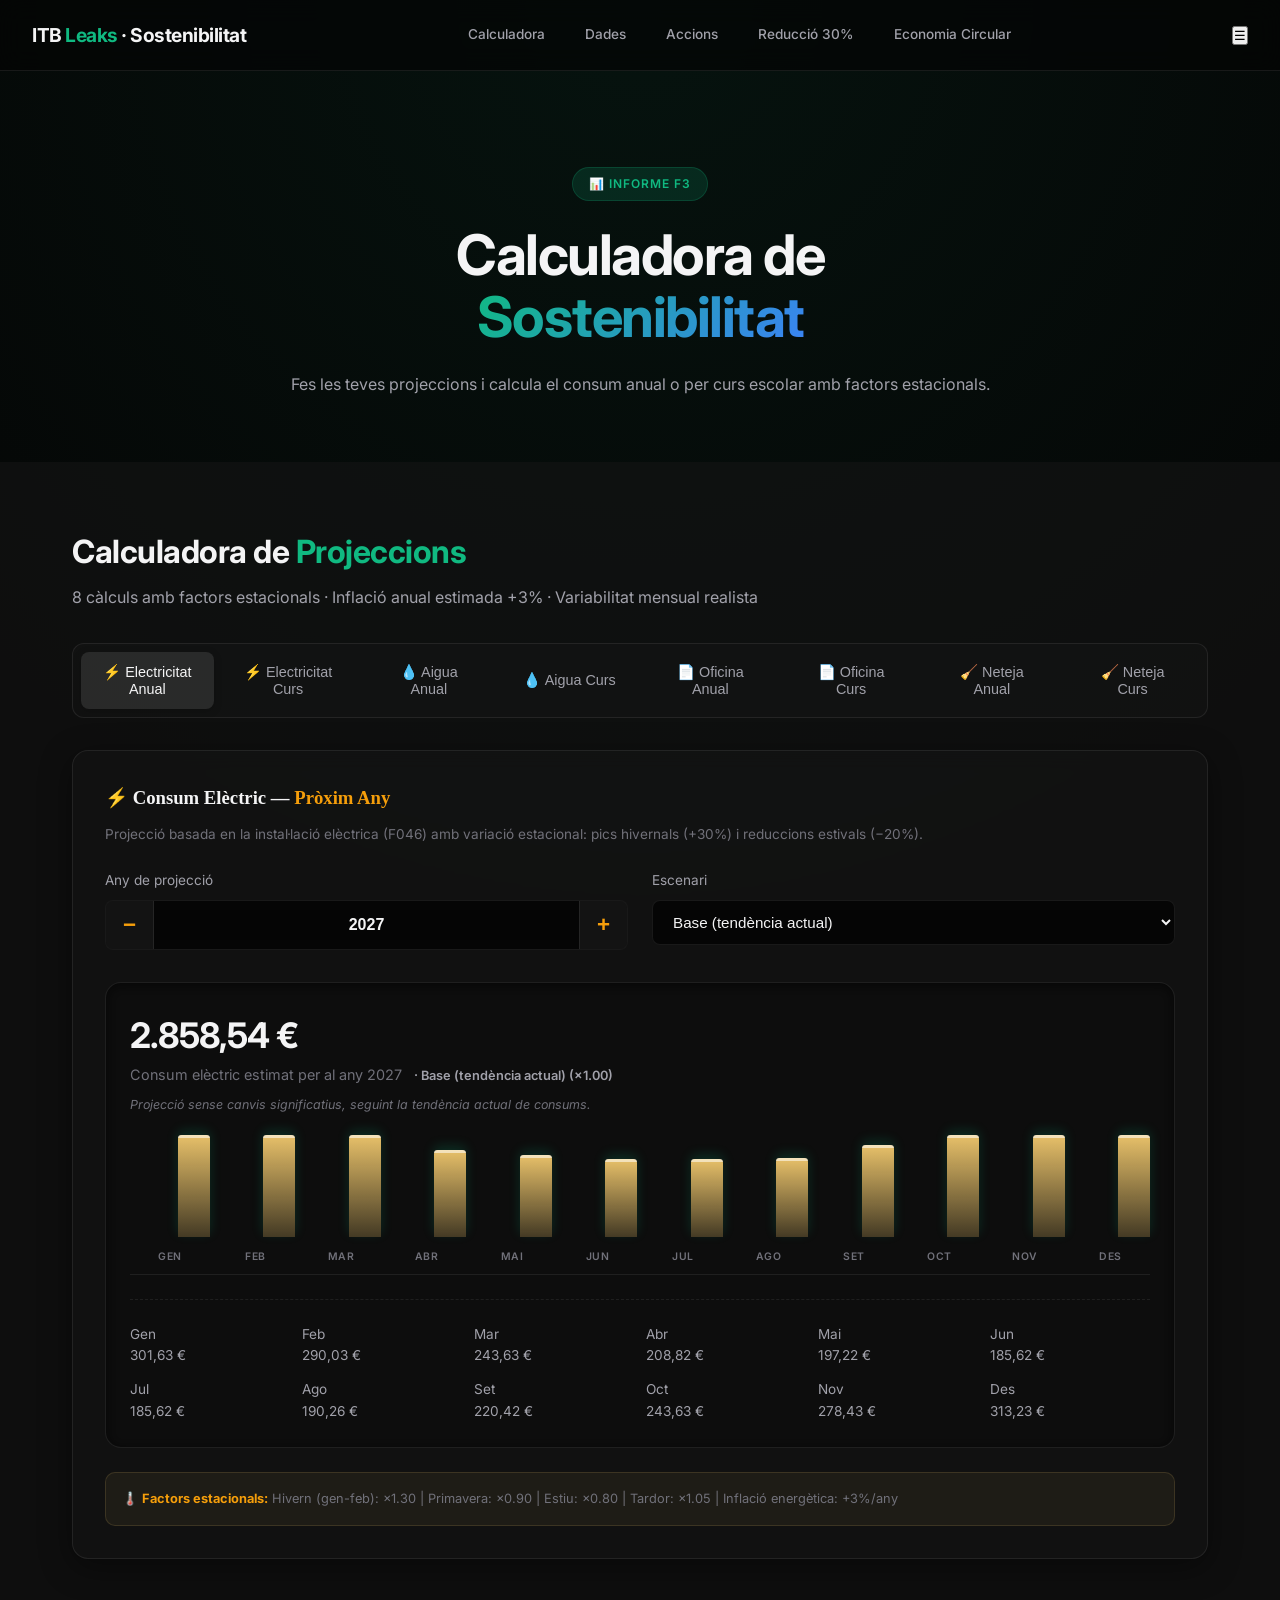
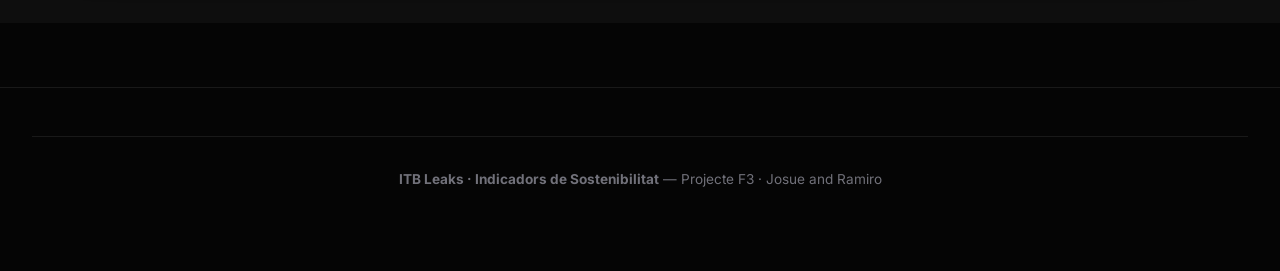
==== html/index.html @ a480ef3c "Ramiro - Cambio de fechas!" ====
<!DOCTYPE html>
<html lang="ca">
<head>
  <meta charset="UTF-8" />
  <meta name="viewport" content="width=device-width, initial-scale=1.0" />
  <title>Calculadora de Sostenibilitat — ITB Leaks</title>
  <meta name="description" content="Calculadora de projeccions d'indicadors de sostenibilitat per a ITB Leaks." />
  <link rel="stylesheet" href="../css/styles.css" />
</head>
<body>

<header>
  <div class="header-inner">
    <a href="index.html" class="logo">ITB <span>Leaks</span> · Sostenibilitat</a>
    <nav class="nav-links">
      <a href="index.html" class="active">Calculadora</a>
      <a href="dades.html">Dades</a>
      <a href="accions.html">Accions</a>
      <a href="reduccio.html">Reducció 30%</a>
      <a href="circular.html">Economia Circular</a>
    </nav>
    <button class="nav-mobile-btn">☰</button>
  </div>
</header>

<section id="inici" class="hero">
  <div class="hero-tag">📊 Informe F3</div>
  <h1>Calculadora de<br><em>Sostenibilitat</em></h1>
  <p>Fes les teves projeccions i calcula el consum anual o per curs escolar amb factors estacionals.</p>
</section>

<section id="calculadora" style="background:var(--c-surface);padding:4rem 2rem">
  <div class="container">
    <div class="fade-up">
      <div class="section-title">Calculadora de <span>Projeccions</span></div>
      <p class="section-sub">8 càlculs amb factors estacionals · Inflació anual estimada +3% · Variabilitat mensual realista</p>
    </div>

    <div class="calc-tabs fade-up">
      <button class="calc-tab active" data-panel="p-elec-annual">⚡ Electricitat Anual</button>
      <button class="calc-tab" data-panel="p-elec-course">⚡ Electricitat Curs</button>
      <button class="calc-tab" data-panel="p-water-annual">💧 Aigua Anual</button>
      <button class="calc-tab" data-panel="p-water-course">💧 Aigua Curs</button>
      <button class="calc-tab" data-panel="p-office-annual">📄 Oficina Anual</button>
      <button class="calc-tab" data-panel="p-office-course">📄 Oficina Curs</button>
      <button class="calc-tab" data-panel="p-clean-annual">🧹 Neteja Anual</button>
      <button class="calc-tab" data-panel="p-clean-course">🧹 Neteja Curs</button>
    </div>

    <!-- PANEL 1: Electricitat Anual -->
    <div id="p-elec-annual" class="calc-panel active fade-up">
      <div class="card">
        <h3 style="font-family:'Playfair Display',serif;color:var(--c-white);margin-bottom:0.75rem">
          ⚡ Consum Elèctric — <span style="color:var(--c-gold)">Pròxim Any</span>
        </h3>
        <p style="font-size:0.85rem;color:var(--c-muted);margin-bottom:1.5rem">
          Projecció basada en la instal·lació elèctrica (F046) amb variació estacional: pics hivernals (+30%) i reduccions estivals (−20%).
        </p>
        <div class="calc-form">
          <div class="form-group">
            <label>Any de projecció</label>
            <div class="year-stepper" id="stepper-inp-elec-annual-year">
                <button type="button" class="stepper-btn stepper-dec" data-target="inp-elec-annual-year">−</button>
                <input type="text" inputmode="numeric" id="inp-elec-annual-year" class="stepper-input" placeholder="2026" maxlength="4" />
                <button type="button" class="stepper-btn stepper-inc" data-target="inp-elec-annual-year">+</button>
              </div>
          </div>
          <div class="form-group">
            <label>Escenari</label>
            <select id="sel-elec-annual-scenario">
              <option value="base">Base (tendència actual)</option>
            </select>
          </div>
        </div>

        <div class="calc-result" id="res-elec-annual">
          <div class="result-main"></div>
          <div class="result-label"></div>
          <div class="monthly-chart bar-chart" style="margin-top:1.25rem"></div>
          <div class="result-breakdown"></div>
        </div>
        <div style="margin-top:1.5rem;padding:1rem;background:rgba(232,193,106,0.06);border-radius:10px;border:1px solid rgba(232,193,106,0.15)">
          <p style="font-size:0.8rem;color:var(--c-muted)">🌡️ <strong style="color:var(--c-gold)">Factors estacionals:</strong> Hivern (gen-feb): ×1.30 | Primavera: ×0.90 | Estiu: ×0.80 | Tardor: ×1.05 | Inflació energètica: +3%/any</p>
        </div>
      </div>
    </div>

    <!-- PANEL 2: Electricitat Curs -->
    <div id="p-elec-course" class="calc-panel fade-up">
      <div class="card">
        <h3 style="font-family:'Playfair Display',serif;color:var(--c-white);margin-bottom:0.75rem">
          ⚡ Consum Elèctric — <span style="color:var(--c-gold)">Per Curs Escolar</span>
        </h3>
        <p style="font-size:0.85rem;color:var(--c-muted);margin-bottom:1.5rem">
          Projecció del curs escolar (setembre–juny) amb factors estacionals adaptats al calendari lectiu.
        </p>
        <div class="calc-form">
          <div class="form-group">
            <label>Any d'inici del curs</label>
            <div class="year-stepper" id="stepper-inp-elec-course-year">
                <button type="button" class="stepper-btn stepper-dec" data-target="inp-elec-course-year">−</button>
                <input type="text" inputmode="numeric" id="inp-elec-course-year" class="stepper-input" placeholder="2026" maxlength="4" />
                <button type="button" class="stepper-btn stepper-inc" data-target="inp-elec-course-year">+</button>
              </div>
          </div>
          <div class="form-group">
            <label>Escenari</label>
            <select id="sel-elec-course-scenario">
              <option value="base">Base (tendència actual)</option>
            </select>
          </div>
        </div>

        <div class="calc-result" id="res-elec-course">
          <div class="result-main"></div>
          <div class="result-label"></div>
          <div class="monthly-chart bar-chart" style="margin-top:1.25rem"></div>
          <div class="result-breakdown"></div>
        </div>
        <div style="margin-top:1.5rem;padding:1rem;background:rgba(232,193,106,0.06);border-radius:10px;border:1px solid rgba(232,193,106,0.15)">
          <p style="font-size:0.8rem;color:var(--c-muted)">🌡️ <strong style="color:var(--c-gold)">Factors estacionals:</strong> Hivern (gen-feb): ×1.30 | Primavera: ×0.90 | Estiu: ×0.80 | Tardor: ×1.05 | Inflació energètica: +3%/any</p>
        </div>
      </div>
    </div>

    <!-- PANEL 3: Aigua Anual -->
    <div id="p-water-annual" class="calc-panel fade-up">
      <div class="card">
        <h3 style="font-family:'Playfair Display',serif;color:var(--c-white);margin-bottom:0.75rem">
          💧 Consum d'Aigua — <span style="color:var(--c-blue)">Pròxim Any</span>
        </h3>
        <p style="font-size:0.85rem;color:var(--c-muted);margin-bottom:1.5rem">
          Projecció del consum d'aigua amb pics estivals (+35%) per reg de jardí i menor consum hivernal.
        </p>
        <div class="calc-form">
          <div class="form-group">
            <label>Any de projecció</label>
            <div class="year-stepper" id="stepper-inp-water-annual-year">
                <button type="button" class="stepper-btn stepper-dec" data-target="inp-water-annual-year">−</button>
                <input type="text" inputmode="numeric" id="inp-water-annual-year" class="stepper-input" placeholder="2026" maxlength="4" />
                <button type="button" class="stepper-btn stepper-inc" data-target="inp-water-annual-year">+</button>
              </div>
          </div>
          <div class="form-group">
            <label>Escenari</label>
            <select id="sel-water-annual-scenario">
              <option value="base">Base (tendència actual)</option>
            </select>
          </div>
        </div>

        <div class="calc-result" id="res-water-annual">
          <div class="result-main"></div>
          <div class="result-label"></div>
          <div class="monthly-chart bar-chart" style="margin-top:1.25rem"></div>
          <div class="result-breakdown"></div>
        </div>
        <div style="margin-top:1.5rem;padding:1rem;background:rgba(92,168,232,0.06);border-radius:10px;border:1px solid rgba(92,168,232,0.15)">
          <p style="font-size:0.8rem;color:var(--c-muted)">💧 <strong style="color:var(--c-blue)">Factors estacionals:</strong> Hivern: ×0.72 | Primavera: ×0.90 | Estiu: ×1.35 | Tardor: ×0.90 | Increment anual: +3%/any</p>
        </div>
      </div>
    </div>

    <!-- PANEL 4: Aigua Curs -->
    <div id="p-water-course" class="calc-panel fade-up">
      <div class="card">
        <h3 style="font-family:'Playfair Display',serif;color:var(--c-white);margin-bottom:0.75rem">
          💧 Consum d'Aigua — <span style="color:var(--c-blue)">Per Curs Escolar</span>
        </h3>
        <p style="font-size:0.85rem;color:var(--c-muted);margin-bottom:1.5rem">
          Projecció del consum d'aigua durant el curs escolar (setembre–juny).
        </p>
        <div class="calc-form">
          <div class="form-group">
            <label>Any d'inici del curs</label>
            <div class="year-stepper" id="stepper-inp-water-course-year">
                <button type="button" class="stepper-btn stepper-dec" data-target="inp-water-course-year">−</button>
                <input type="text" inputmode="numeric" id="inp-water-course-year" class="stepper-input" placeholder="2026" maxlength="4" />
                <button type="button" class="stepper-btn stepper-inc" data-target="inp-water-course-year">+</button>
              </div>
          </div>
          <div class="form-group">
            <label>Escenari</label>
            <select id="sel-water-course-scenario">
              <option value="base">Base (tendència actual)</option>
            </select>
          </div>
        </div>

        <div class="calc-result" id="res-water-course">
          <div class="result-main"></div>
          <div class="result-label"></div>
          <div class="monthly-chart bar-chart" style="margin-top:1.25rem"></div>
          <div class="result-breakdown"></div>
        </div>
        <div style="margin-top:1.5rem;padding:1rem;background:rgba(92,168,232,0.06);border-radius:10px;border:1px solid rgba(92,168,232,0.15)">
          <p style="font-size:0.8rem;color:var(--c-muted)">💧 <strong style="color:var(--c-blue)">Factors estacionals:</strong> Hivern: ×0.72 | Primavera: ×0.90 | Estiu: ×1.35 | Tardor: ×0.90 | Increment anual: +3%/any</p>
        </div>
      </div>
    </div>

    <!-- PANEL 5: Oficina Anual -->
    <div id="p-office-annual" class="calc-panel fade-up">
      <div class="card">
        <h3 style="font-family:'Playfair Display',serif;color:var(--c-white);margin-bottom:0.75rem">
          📄 Consumibles d'Oficina — <span style="color:var(--c-green)">Pròxim Any</span>
        </h3>
        <p style="font-size:0.85rem;color:var(--c-muted);margin-bottom:1.5rem">
          Projecció del material d'oficina amb baixa estival (juliol-agost al 50%) i pics de tardor.
        </p>
        <div class="calc-form">
          <div class="form-group">
            <label>Any de projecció</label>
            <div class="year-stepper" id="stepper-inp-office-annual-year">
                <button type="button" class="stepper-btn stepper-dec" data-target="inp-office-annual-year">−</button>
                <input type="text" inputmode="numeric" id="inp-office-annual-year" class="stepper-input" placeholder="2026" maxlength="4" />
                <button type="button" class="stepper-btn stepper-inc" data-target="inp-office-annual-year">+</button>
              </div>
          </div>
          <div class="form-group">
            <label>Escenari</label>
            <select id="sel-office-annual-scenario">
              <option value="base">Base (tendència actual)</option>
            </select>
          </div>
        </div>

        <div class="calc-result" id="res-office-annual">
          <div class="result-main"></div>
          <div class="result-label"></div>
          <div class="monthly-chart bar-chart" style="margin-top:1.25rem"></div>
          <div class="result-breakdown"></div>
        </div>
        <div style="margin-top:1.5rem;padding:1rem;background:rgba(62,207,116,0.06);border-radius:10px;border:1px solid rgba(62,207,116,0.15)">
          <p style="font-size:0.8rem;color:var(--c-muted)">📄 <strong style="color:var(--c-green)">Factors estacionals:</strong> Hivern: ×1.10 | Primavera: ×1.00 | Estiu (jul-ago): ×0.50 | Tardor: ×1.15 | Increment anual: +3%/any</p>
        </div>
      </div>
    </div>

    <!-- PANEL 6: Oficina Curs -->
    <div id="p-office-course" class="calc-panel fade-up">
      <div class="card">
        <h3 style="font-family:'Playfair Display',serif;color:var(--c-white);margin-bottom:0.75rem">
          📄 Consumibles d'Oficina — <span style="color:var(--c-green)">Per Curs Escolar</span>
        </h3>
        <p style="font-size:0.85rem;color:var(--c-muted);margin-bottom:1.5rem">
          Projecció del material d'oficina durant el curs escolar (setembre–juny).
        </p>
        <div class="calc-form">
          <div class="form-group">
            <label>Any d'inici del curs</label>
            <div class="year-stepper" id="stepper-inp-office-course-year">
                <button type="button" class="stepper-btn stepper-dec" data-target="inp-office-course-year">−</button>
                <input type="text" inputmode="numeric" id="inp-office-course-year" class="stepper-input" placeholder="2026" maxlength="4" />
                <button type="button" class="stepper-btn stepper-inc" data-target="inp-office-course-year">+</button>
              </div>
          </div>
          <div class="form-group">
            <label>Escenari</label>
            <select id="sel-office-course-scenario">
              <option value="base">Base (tendència actual)</option>
            </select>
          </div>
        </div>

        <div class="calc-result" id="res-office-course">
          <div class="result-main"></div>
          <div class="result-label"></div>
          <div class="monthly-chart bar-chart" style="margin-top:1.25rem"></div>
          <div class="result-breakdown"></div>
        </div>
        <div style="margin-top:1.5rem;padding:1rem;background:rgba(62,207,116,0.06);border-radius:10px;border:1px solid rgba(62,207,116,0.15)">
          <p style="font-size:0.8rem;color:var(--c-muted)">📄 <strong style="color:var(--c-green)">Factors estacionals:</strong> Hivern: ×1.10 | Primavera: ×1.00 | Estiu (jul-ago): ×0.50 | Tardor: ×1.15 | Increment anual: +3%/any</p>
        </div>
      </div>
    </div>

    <!-- PANEL 7: Neteja Anual -->
    <div id="p-clean-annual" class="calc-panel fade-up">
      <div class="card">
        <h3 style="font-family:'Playfair Display',serif;color:var(--c-white);margin-bottom:0.75rem">
          🧹 Productes de Neteja — <span style="color:var(--c-green)">Pròxim Any</span>
        </h3>
        <p style="font-size:0.85rem;color:var(--c-muted);margin-bottom:1.5rem">
          Projecció dels productes de neteja amb reducció estival (juliol-agost al 70%) i increment de tardor.
        </p>
        <div class="calc-form">
          <div class="form-group">
            <label>Any de projecció</label>
            <div class="year-stepper" id="stepper-inp-clean-annual-year">
                <button type="button" class="stepper-btn stepper-dec" data-target="inp-clean-annual-year">−</button>
                <input type="text" inputmode="numeric" id="inp-clean-annual-year" class="stepper-input" placeholder="2026" maxlength="4" />
                <button type="button" class="stepper-btn stepper-inc" data-target="inp-clean-annual-year">+</button>
              </div>
          </div>
          <div class="form-group">
            <label>Escenari</label>
            <select id="sel-clean-annual-scenario">
              <option value="base">Base (tendència actual)</option>
            </select>
          </div>
        </div>

        <div class="calc-result" id="res-clean-annual">
          <div class="result-main"></div>
          <div class="result-label"></div>
          <div class="monthly-chart bar-chart" style="margin-top:1.25rem"></div>
          <div class="result-breakdown"></div>
        </div>
        <div style="margin-top:1.5rem;padding:1rem;background:rgba(168,232,92,0.06);border-radius:10px;border:1px solid rgba(168,232,92,0.15)">
          <p style="font-size:0.8rem;color:var(--c-muted)">🧹 <strong style="color:#a8e85c">Factors estacionals:</strong> Hivern: ×1.05 | Primavera: ×1.00 | Estiu (jul-ago): ×0.70 | Tardor: ×1.10 | Increment anual: +3%/any</p>
        </div>
      </div>
    </div>

    <!-- PANEL 8: Neteja Curs -->
    <div id="p-clean-course" class="calc-panel fade-up">
      <div class="card">
        <h3 style="font-family:'Playfair Display',serif;color:var(--c-white);margin-bottom:0.75rem">
          🧹 Productes de Neteja — <span style="color:var(--c-green)">Per Curs Escolar</span>
        </h3>
        <p style="font-size:0.85rem;color:var(--c-muted);margin-bottom:1.5rem">
          Projecció dels productes de neteja durant el curs escolar (setembre–juny).
        </p>
        <div class="calc-form">
          <div class="form-group">
            <label>Any d'inici del curs</label>
            <div class="year-stepper" id="stepper-inp-clean-course-year">
                <button type="button" class="stepper-btn stepper-dec" data-target="inp-clean-course-year">−</button>
                <input type="text" inputmode="numeric" id="inp-clean-course-year" class="stepper-input" placeholder="2026" maxlength="4" />
                <button type="button" class="stepper-btn stepper-inc" data-target="inp-clean-course-year">+</button>
              </div>
          </div>
          <div class="form-group">
            <label>Escenari</label>
            <select id="sel-clean-course-scenario">
              <option value="base">Base (tendència actual)</option>
            </select>
          </div>
        </div>

        <div class="calc-result" id="res-clean-course">
          <div class="result-main"></div>
          <div class="result-label"></div>
          <div class="monthly-chart bar-chart" style="margin-top:1.25rem"></div>
          <div class="result-breakdown"></div>
        </div>
        <div style="margin-top:1.5rem;padding:1rem;background:rgba(168,232,92,0.06);border-radius:10px;border:1px solid rgba(168,232,92,0.15)">
          <p style="font-size:0.8rem;color:var(--c-muted)">🧹 <strong style="color:#a8e85c">Factors estacionals:</strong> Hivern: ×1.05 | Primavera: ×1.00 | Estiu (jul-ago): ×0.70 | Tardor: ×1.10 | Increment anual: +3%/any</p>
        </div>
      </div>
    </div>

  </div><!-- /container -->
</section>

<footer>
  <p style="text-align:center;padding:2rem;color:var(--c-muted);border-top:1px solid var(--c-border)">
    <strong>ITB Leaks · Indicadors de Sostenibilitat</strong> — Projecte F3 · Josue and Ramiro
  </p>
</footer>

<script src="../js/app.js"></script>
</body>
</html>
---- css/styles.css ----
/* ============================================================
   ITB LEAKS — INDICADORS DE SOSTENIBILITAT
   Aesthetic: Modern Tech Dashboard (Dark Mode, Glassmorphism)
   Font: Inter (o DM Sans) per a un look més net
   ============================================================ */

@import url('https://fonts.googleapis.com/css2?family=Inter:wght@300;400;500;600;700&display=swap');

:root {
  --c-bg:        #050505;
  --c-surface:   rgba(20, 20, 20, 0.6);
  --c-surface2:  rgba(35, 35, 35, 0.8);
  --c-border:    rgba(255, 255, 255, 0.08);
  --c-green:     #10b981;
  --c-green-dim: rgba(16, 185, 129, 0.15);
  --c-gold:      #f59e0b;
  --c-blue:      #3b82f6;
  --c-red:       #ef4444;
  --c-text:      #a1a1aa;
  --c-muted:     #71717a;
  --c-white:     #f4f4f5;
  --radius:      16px;
  --radius-lg:   24px;
  --shadow:      0 8px 32px rgba(0, 0, 0, 0.4);
  --glow:        0 0 20px rgba(16, 185, 129, 0.15);
  --transition:  0.3s cubic-bezier(0.4, 0, 0.2, 1);
}

*, *::before, *::after { box-sizing: border-box; margin: 0; padding: 0; }
html { scroll-behavior: smooth; }

body {
  font-family: 'Inter', sans-serif;
  background-color: var(--c-bg);
  color: var(--c-text);
  min-height: 100vh;
  overflow-x: hidden;
  line-height: 1.6;
  background-image: radial-gradient(circle at 50% 0%, rgba(16, 185, 129, 0.08) 0%, transparent 50%);
  background-repeat: no-repeat;
}

/* ============================================================
   HEADER & NAV
============================================================ */
header {
  position: sticky;
  top: 0;
  z-index: 100;
  background: rgba(5, 5, 5, 0.7);
  backdrop-filter: blur(12px);
  -webkit-backdrop-filter: blur(12px);
  border-bottom: 1px solid var(--c-border);
}

.header-inner {
  max-width: 1280px;
  margin: 0 auto;
  display: flex;
  align-items: center;
  justify-content: space-between;
  height: 70px;
  padding: 0 2rem;
}

.logo {
  font-weight: 700;
  font-size: 1.2rem;
  color: var(--c-white);
  text-decoration: none;
  letter-spacing: -0.5px;
}
.logo span { color: var(--c-green); }

nav.nav-links {
  display: flex;
  gap: 0.5rem;
}

nav a {
  color: var(--c-text);
  text-decoration: none;
  font-size: 0.85rem;
  font-weight: 500;
  padding: 0.5rem 1rem;
  border-radius: 8px;
  transition: var(--transition);
}

nav a:hover {
  background: var(--c-surface2);
  color: var(--c-white);
}

nav a.active {
  background: var(--c-green-dim);
  color: var(--c-green);
  border: 1px solid rgba(16, 185, 129, 0.3);
}

/* ============================================================
   HERO SECTION
============================================================ */
.hero {
  text-align: center;
  padding: 6rem 2rem 4rem;
  max-width: 800px;
  margin: 0 auto;
}

.hero-tag {
  display: inline-block;
  font-size: 0.75rem;
  font-weight: 600;
  text-transform: uppercase;
  letter-spacing: 1px;
  color: var(--c-green);
  background: var(--c-green-dim);
  padding: 0.4rem 1rem;
  border-radius: 50px;
  border: 1px solid rgba(16, 185, 129, 0.2);
  margin-bottom: 1.5rem;
}

.hero h1 {
  font-size: 3.5rem;
  font-weight: 700;
  color: var(--c-white);
  line-height: 1.1;
  letter-spacing: -1.5px;
  margin-bottom: 1.5rem;
}

.hero h1 em {
  font-style: normal;
  background: linear-gradient(135deg, var(--c-green), var(--c-blue));
  -webkit-background-clip: text;
  -webkit-text-fill-color: transparent;
}

/* ============================================================
   CARDS & CONTAINERS (Glassmorphism)
============================================================ */
.container {
  max-width: 1200px;
  margin: 0 auto;
  padding: 0 2rem;
}

.section-title {
  font-size: 2rem;
  font-weight: 700;
  color: var(--c-white);
  margin-bottom: 0.5rem;
  letter-spacing: -0.5px;
}

.section-title span { color: var(--c-green); }

.card, .kpi-card {
  background: var(--c-surface);
  border: 1px solid var(--c-border);
  border-radius: var(--radius);
  padding: 2rem;
  backdrop-filter: blur(10px);
  -webkit-backdrop-filter: blur(10px);
  box-shadow: var(--shadow);
  transition: var(--transition);
}

.card:hover, .kpi-card:hover {
  border-color: rgba(255, 255, 255, 0.15);
  transform: translateY(-2px);
}

/* ============================================================
   DASHBOARD / KPIs
============================================================ */
.dashboard-grid {
  display: grid;
  grid-template-columns: repeat(auto-fit, minmax(280px, 1fr));
  gap: 1.5rem;
  margin-top: 2rem;
}

.kpi-label {
  font-size: 0.85rem;
  color: var(--c-text);
  font-weight: 500;
  text-transform: uppercase;
  letter-spacing: 0.5px;
  margin-bottom: 0.5rem;
}

.kpi-value {
  font-size: 2.5rem;
  font-weight: 700;
  color: var(--c-white);
  letter-spacing: -1px;
  margin-bottom: 0.5rem;
}

.kpi-trend {
  display: inline-block;
  font-size: 0.8rem;
  font-weight: 500;
  padding: 0.2rem 0.6rem;
  border-radius: 4px;
  background: var(--c-surface2);
}

.trend-up   { color: var(--c-red);   background: rgba(239, 68, 68, 0.1); }
.trend-down { color: var(--c-green); background: var(--c-green-dim); }

/* ============================================================
   CALCULADORA TABS & FORMS
============================================================ */
.calc-tabs {
  display: flex;
  flex-wrap: wrap;
  gap: 0.5rem;
  margin: 2rem 0;
  background: var(--c-surface);
  padding: 0.5rem;
  border-radius: 12px;
  border: 1px solid var(--c-border);
}

.calc-tab {
  background: transparent;
  border: none;
  color: var(--c-text);
  padding: 0.75rem 1.25rem;
  border-radius: 8px;
  font-size: 0.9rem;
  font-weight: 500;
  cursor: pointer;
  transition: var(--transition);
  flex: 1;
  text-align: center;
}

.calc-tab:hover { color: var(--c-white); }

.calc-tab.active {
  background: rgba(255, 255, 255, 0.1);
  color: var(--c-white);
  box-shadow: 0 2px 8px rgba(0,0,0,0.2);
}

.calc-form {
  display: grid;
  grid-template-columns: 1fr 1fr;
  gap: 1.5rem;
  margin-bottom: 1.5rem;
}

.form-group label {
  display: block;
  font-size: 0.85rem;
  color: var(--c-text);
  margin-bottom: 0.5rem;
}

select,
input:not(.stepper-input) {
  width: 100%;
  background: var(--c-bg);
  border: 1px solid var(--c-border);
  color: var(--c-white);
  padding: 0.75rem 1rem;
  border-radius: 8px;
  font-size: 0.95rem;
  outline: none;
  transition: border 0.2s;
}

select:focus,
input:not(.stepper-input):focus {
  border-color: var(--c-green);
  box-shadow: 0 0 0 2px var(--c-green-dim);
}

.btn-calc {
  background: var(--c-white);
  color: var(--c-bg);
  border: none;
  padding: 0.8rem 1.5rem;
  border-radius: 8px;
  font-weight: 600;
  font-size: 0.95rem;
  cursor: pointer;
  transition: var(--transition);
  width: 100%;
}

.btn-calc:hover {
  background: var(--c-green);
  color: white;
  box-shadow: var(--glow);
}

/* ============================================================
   TABLAS
============================================================ */
table {
  width: 100%;
  border-collapse: collapse;
  margin-top: 1rem;
  font-size: 0.9rem;
}

th {
  text-align: left;
  padding: 1rem;
  color: var(--c-muted);
  border-bottom: 1px solid var(--c-border);
  font-weight: 500;
}

td {
  padding: 1rem;
  color: var(--c-white);
  border-bottom: 1px solid var(--c-border);
}

tr:hover td {
  background: rgba(255, 255, 255, 0.02);
}

/* ============================================================
   FOOTER
============================================================ */
footer {
  text-align: center;
  padding: 3rem 2rem;
  color: var(--c-muted);
  border-top: 1px solid var(--c-border);
  margin-top: 4rem;
  font-size: 0.85rem;
}

/* ============================================================
   PANELES DE LA CALCULADORA
============================================================ */
.calc-panel {
  display: none;
  animation: fadeIn 0.4s ease;
}

.calc-panel.active {
  display: block;
}

@keyframes fadeIn {
  from { opacity: 0; transform: translateY(10px); }
  to   { opacity: 1; transform: translateY(0); }
}

/* ============================================================
   RESULTADOS DE LA CALCULADORA
============================================================ */
.calc-result {
  margin-top: 2rem;
  padding: 1.5rem;
  background: rgba(0, 0, 0, 0.25);
  border-radius: var(--radius);
  border: 1px solid var(--c-border);
  box-shadow: inset 0 2px 10px rgba(0, 0, 0, 0.5);
  /* FIX: evita que el contenedor corte o desborde los hijos */
  overflow: visible;
}

.result-main {
  font-size: 2.2rem;
  font-weight: 700;
  color: var(--c-white);
  letter-spacing: -1px;
}

.result-label {
  font-size: 0.9rem;
  color: var(--c-muted);
  margin-bottom: 1rem;
}

.result-breakdown {
  margin-top: 1.5rem;
  padding-top: 1.5rem;
  border-top: 1px dashed var(--c-border);
  font-size: 0.85rem;
  color: var(--c-text);
  display: grid;
  grid-template-columns: repeat(auto-fit, minmax(150px, 1fr));
  gap: 0.75rem;
}

/* ============================================================
   GRÁFICO DE BARRAS — CORRECCIÓN PRINCIPAL
   ============================================================
   El bug visible en la captura (texto "style=background:#e8c16a>")
   indica que el JS inserta HTML con estilos inline pero algo los
   escapa. Las reglas de abajo fuerzan la estructura correcta para
   que las barras se vean independientemente de cómo se genere el HTML.
============================================================ */

/* Contenedor principal del gráfico */
.bar-chart,
.monthly-chart {
  display: flex;              /* fila horizontal */
  flex-direction: row;        /* explícito para no heredar column */
  align-items: flex-end;      /* barras crecen hacia arriba */
  justify-content: space-between;
  height: 140px;
  gap: 6px;
  margin-top: 2rem;
  padding-bottom: 0.5rem;
  border-bottom: 1px solid var(--c-border);
  width: 100%;
  overflow: visible;          /* que no corte barras altas */
  position: relative;
}

/* Cada columna (barra + etiqueta) */
.bar-col {
  flex: 1;
  display: flex;
  flex-direction: column;
  justify-content: flex-end;
  align-items: center;
  height: 100%;               /* ocupa todo el alto del contenedor */
  min-width: 0;               /* permite encoger en pantallas pequeñas */
}

/* La barra en sí */
.bar {
  width: 100%;
  max-width: 32px;
  min-height: 4px;            /* FIX: siempre visible aunque el valor sea 0 */
  /* FIX: si el JS pone el alto inline (height: Xpx), este background
     se ve. Si el JS usa background-color inline, este queda como fallback. */
  background: linear-gradient(180deg, var(--c-green) 0%, rgba(16, 185, 129, 0.25) 100%);
  border-radius: 4px 4px 0 0;
  transition: height 0.6s cubic-bezier(0.4, 0, 0.2, 1);
  box-shadow: 0 -4px 12px rgba(16, 185, 129, 0.2);
  position: relative;
  /* FIX: asegura que las barras no colapsen si height no está fijado */
  align-self: flex-end;
}

/* Brillo en la parte superior de cada barra */
.bar::after {
  content: '';
  position: absolute;
  top: 0;
  left: 0;
  right: 0;
  height: 3px;
  background: rgba(255, 255, 255, 0.55);
  border-radius: 4px 4px 0 0;
}

/* Etiqueta bajo cada barra (mes / categoría) */
.bar-lbl {
  font-size: 0.65rem;
  color: var(--c-muted);
  margin-top: 0.75rem;
  text-transform: uppercase;
  letter-spacing: 0.5px;
  font-weight: 600;
  white-space: nowrap;        /* evita saltos de línea en etiquetas cortas */
  text-align: center;
}

/* ============================================================
   GRID DE MESES (tabla de valores mensuales)
   FIX: estructura explícita para que no salga texto en bruto
============================================================ */
.monthly-grid {
  display: grid;
  grid-template-columns: repeat(3, 1fr);   /* 3 columnas: Gen/Feb/Mar ... */
  gap: 0.75rem 1.5rem;
  margin-top: 1.5rem;
  font-size: 0.875rem;
}

.monthly-grid-item {
  display: flex;
  flex-direction: column;
  gap: 0.15rem;
}

.monthly-grid-item .month-name {
  color: var(--c-muted);
  font-size: 0.75rem;
  font-weight: 500;
  text-transform: uppercase;
  letter-spacing: 0.4px;
}

.monthly-grid-item .month-value {
  color: var(--c-white);
  font-weight: 600;
}

/* ============================================================
   BADGES
============================================================ */
.badge {
  display: inline-block;
  padding: 0.25rem 0.6rem;
  border-radius: 50px;
  font-size: 0.75rem;
  font-weight: 600;
}

.badge-green {
  background: var(--c-green-dim);
  color: var(--c-green);
  border: 1px solid rgba(16, 185, 129, 0.3);
}

/* ============================================================
   RESPONSIVE
============================================================ */
@media (max-width: 768px) {
  .hero h1        { font-size: 2.5rem; }
  .calc-form      { grid-template-columns: 1fr; }
  .calc-tabs      { flex-direction: column; }
  .calc-tab       { width: 100%; }
  .monthly-grid   { grid-template-columns: repeat(2, 1fr); }

  nav.nav-links {
    display: none;
    flex-direction: column;
    position: absolute;
    top: 70px;
    left: 0;
    width: 100%;
    background: rgba(5, 5, 5, 0.95);
    backdrop-filter: blur(10px);
    border-bottom: 1px solid var(--c-border);
    padding: 1rem;
  }

  nav.nav-links.show { display: flex; }

  /* Barras un poco más anchas en móvil */
  .bar { max-width: 20px; }
  .bar-lbl { font-size: 0.6rem; letter-spacing: 0; }
}

/* ============================================================
   GRÁFICO DE CATEGORÍAS (BARRAS HORIZONTALES)
============================================================ */
.bar-row {
  display: flex;
  align-items: center;
  gap: 1rem;
  margin-bottom: 1rem;
}

.bar-row:last-child {
  margin-bottom: 0;
}

.bar-label {
  width: 150px;
  font-size: 0.85rem;
  font-weight: 500;
  color: var(--c-text);
  white-space: nowrap;
  overflow: hidden;
  text-overflow: ellipsis;
}

.bar-track {
  flex: 1;
  height: 12px;
  background: var(--c-surface2);
  border-radius: 6px;
  overflow: hidden;
  position: relative;
  box-shadow: inset 0 1px 3px rgba(0,0,0,0.3);
}

.bar-fill {
  height: 100%;
  background: linear-gradient(90deg, rgba(16, 185, 129, 0.4), var(--c-green));
  border-radius: 6px;
  transition: width 1s cubic-bezier(0.4, 0, 0.2, 1);
  box-shadow: 0 0 10px rgba(16, 185, 129, 0.2);
}

.bar-val {
  width: 90px;
  text-align: right;
  font-size: 0.85rem;
  font-weight: 600;
  color: var(--c-white);
}

@media (max-width: 768px) {
  .bar-label { width: 100px; }
  .bar-val { width: 75px; }
}

/* ============================================================
   ACCORDIONS (Accions / Full de Ruta)
============================================================ */
.accordion-list {
  display: flex;
  flex-direction: column;
  gap: 1rem;
  margin-top: 1.5rem;
}

.accordion-item {
  background: var(--c-surface);
  border: 1px solid var(--c-border);
  border-radius: var(--radius);
  overflow: hidden;
  transition: all 0.3s ease;
}

/* Efecto hover general */
.accordion-item:hover {
  background: var(--c-surface2);
  border-color: rgba(255, 255, 255, 0.15);
}

/* ESTADO ACTIVO (Abierto) */
.accordion-item.active {
  background: var(--c-surface2);
  border-color: var(--c-green-dim);
  /* Esta línea crea la barra verde en el borde izquierdo de la imagen */
  box-shadow: -4px 0 0 var(--c-green);
}

.accordion-header {
  display: flex;
  justify-content: space-between;
  align-items: center;
  padding: 1.25rem 1.5rem;
  cursor: pointer;
  user-select: none;
}

.accordion-title {
  font-weight: 600;
  color: var(--c-white);
  font-size: 1.1rem;
  display: flex;
  align-items: center;
  gap: 0.5rem;
}

/* Animación de la flecha */
.accordion-arrow {
  color: var(--c-muted);
  transition: transform 0.3s ease, color 0.3s ease;
  font-size: 0.85rem;
}

.accordion-item.active .accordion-arrow {
  transform: rotate(180deg); /* Gira la flecha hacia arriba */
  color: var(--c-green);
}

/* Cuerpo del acordeón (oculto por defecto) */
.accordion-body {
  max-height: 0;
  padding: 0 1.5rem;
  opacity: 0;
  overflow: hidden;
  color: var(--c-text);
  line-height: 1.6;
  /* Transición suave para simular que se despliega */
  transition: max-height 0.4s ease, padding 0.4s ease, opacity 0.4s ease;
}

/* Cuerpo del acordeón (estado abierto) */
.accordion-item.active .accordion-body {
  max-height: 300px; /* Un valor alto para que la transición de altura funcione */
  padding: 0 1.5rem 1.25rem 1.5rem;
  opacity: 1;
}
/* ---- YEAR STEPPER ---- */
.year-stepper {
  display: flex;
  align-items: stretch;
  width: 100%;
  border: 1px solid var(--c-border);
  border-radius: 8px;
  background: var(--c-bg);
  position: relative;
  z-index: 1;
  overflow: visible;
}

.stepper-btn {
  flex: 0 0 3rem;
  min-height: 3rem;
  background: rgba(255,255,255,0.06);
  border: none;
  color: var(--c-gold);
  font-size: 1.4rem;
  font-weight: 700;
  cursor: pointer;
  user-select: none;
  -webkit-tap-highlight-color: rgba(0,0,0,0);
  touch-action: manipulation;
  position: relative;
  z-index: 2;
  display: flex;
  align-items: center;
  justify-content: center;
  padding: 0;
  /* Ampliem l'àrea tàctil sense canviar la visual */
  -webkit-appearance: none;
  appearance: none;
}

.stepper-btn:first-child {
  border-radius: 7px 0 0 7px;
  border-right: 1px solid var(--c-border);
}

.stepper-btn:last-child {
  border-radius: 0 7px 7px 0;
  border-left: 1px solid var(--c-border);
}

.stepper-btn:active {
  background: rgba(232,193,106,0.2);
}

@media (hover: hover) {
  .stepper-btn:hover {
    background: rgba(232,193,106,0.12);
  }
}

.stepper-input {
  flex: 1;
  text-align: center;
  background: transparent;
  border: none;
  color: var(--c-white);
  font-size: 1rem;
  font-weight: 600;
  padding: 0.65rem 0.25rem;
  outline: none;
  min-width: 0;
  width: 100%;
  -webkit-appearance: none;
  appearance: none;
  /* Evita que el reset global sobreescrigui */
  box-shadow: none !important;
  border-radius: 0 !important;
}

.stepper-input::placeholder {
  color: var(--c-muted);
  font-weight: 400;
}

.stepper-input:focus {
  background: rgba(255,255,255,0.03);
  box-shadow: none !important;
  border-color: transparent !important;
}
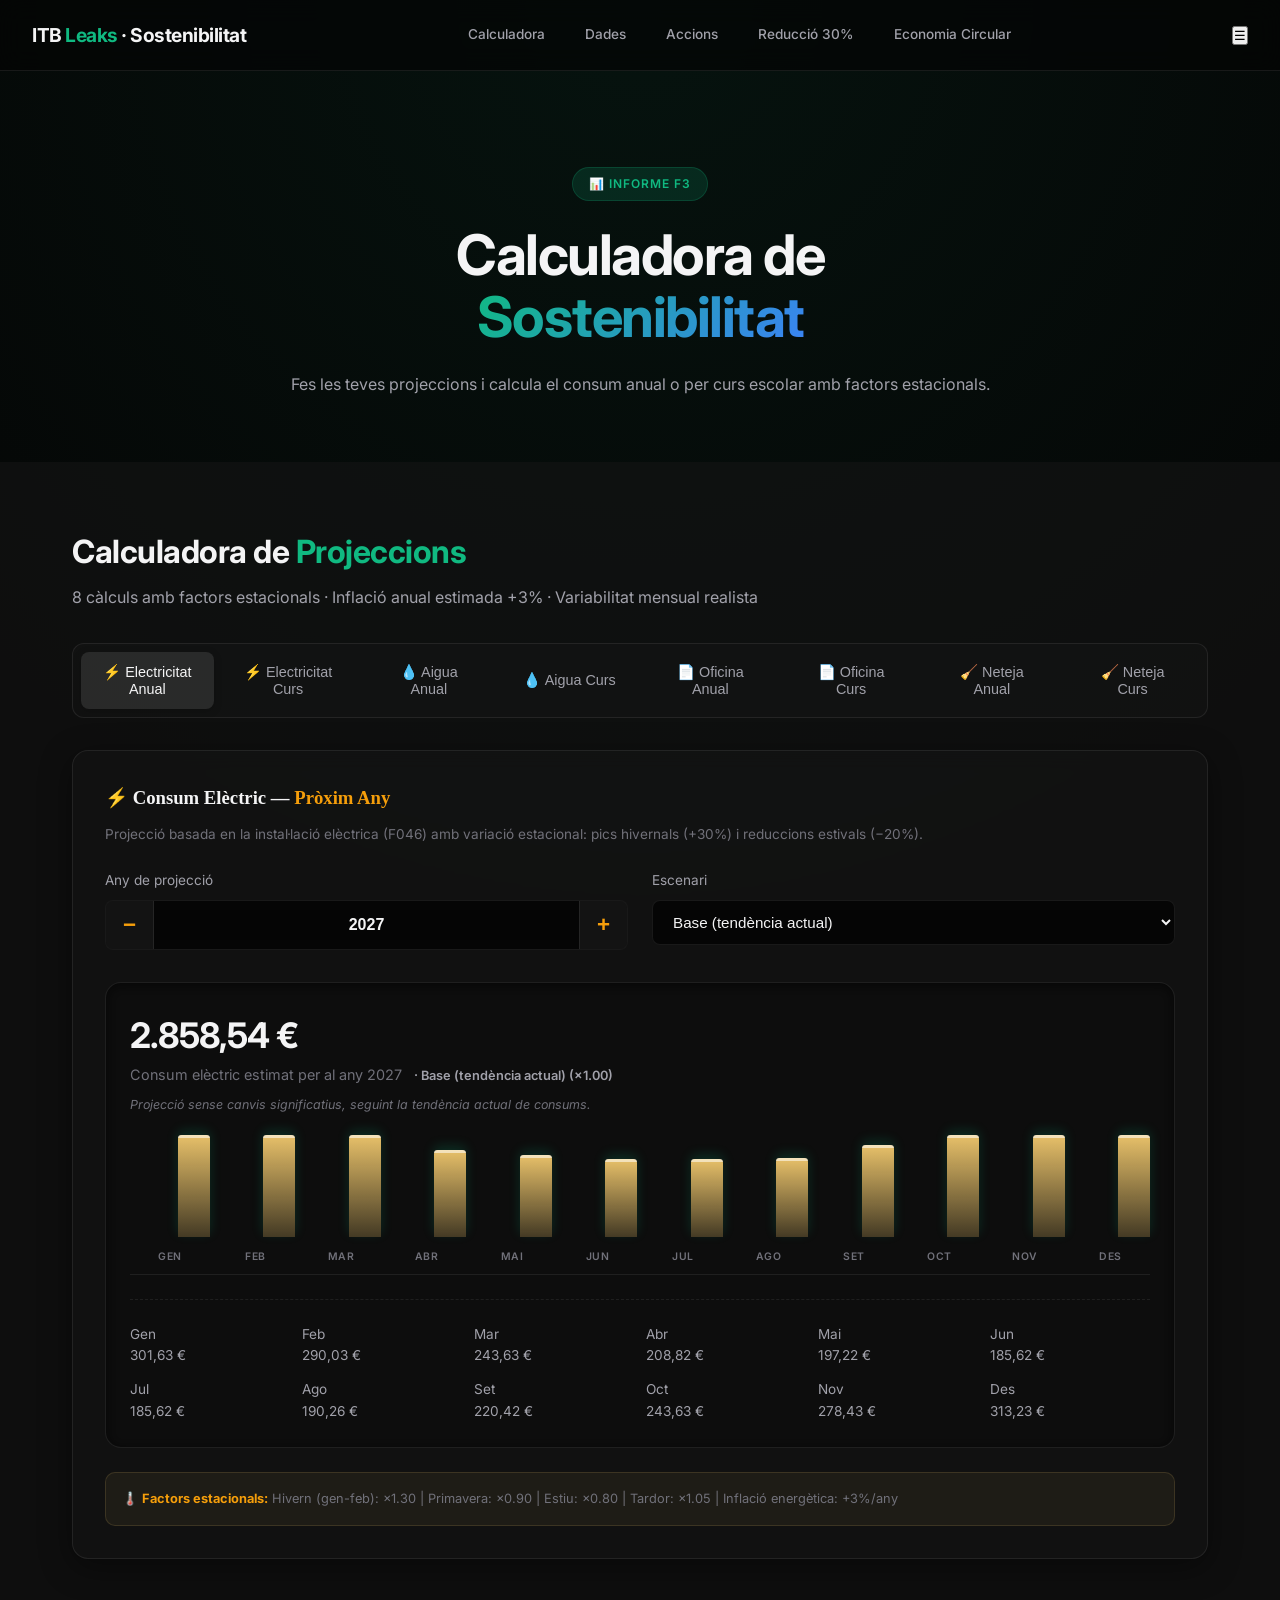
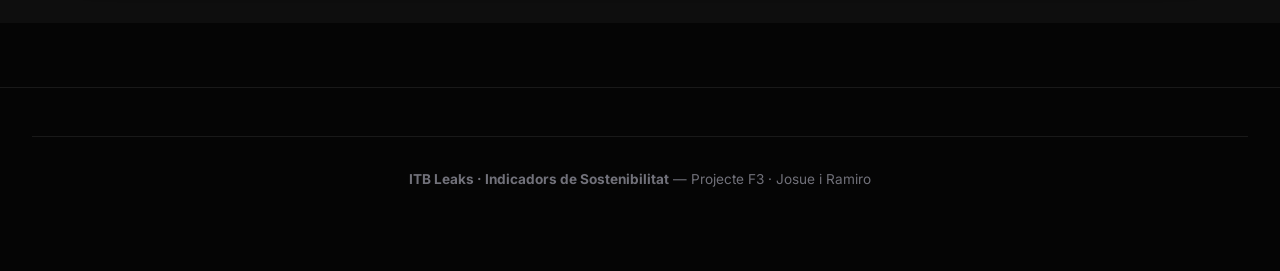
==== commit 198ce99c: "Ramiro - Cambio fecha" ====
--- a/html/index.html
+++ b/html/index.html
@@ -356,7 +356,7 @@
 
 <footer>
   <p style="text-align:center;padding:2rem;color:var(--c-muted);border-top:1px solid var(--c-border)">
-    <strong>ITB Leaks · Indicadors de Sostenibilitat</strong> — Projecte F3 · Josue and Ramiro
+    <strong>ITB Leaks · Indicadors de Sostenibilitat</strong> — Projecte F3 · Josue i Ramiro
   </p>
 </footer>
 
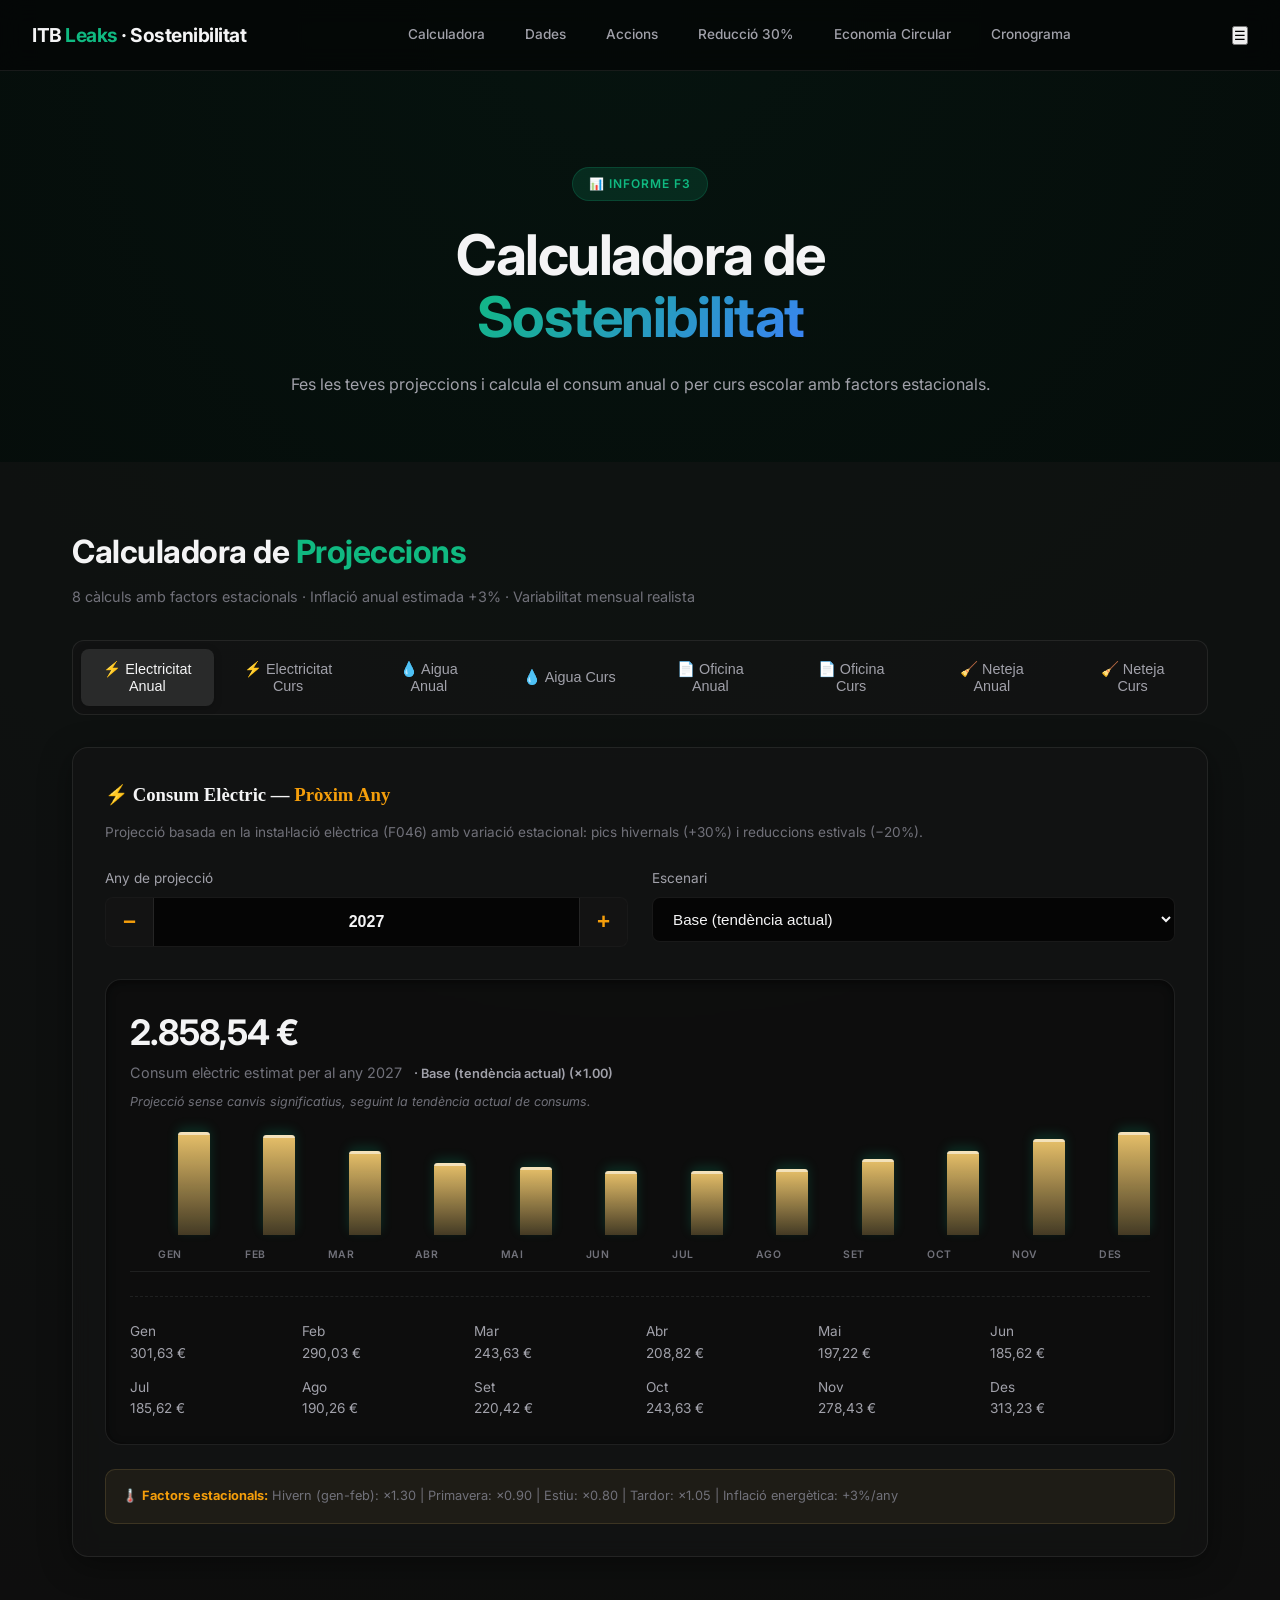
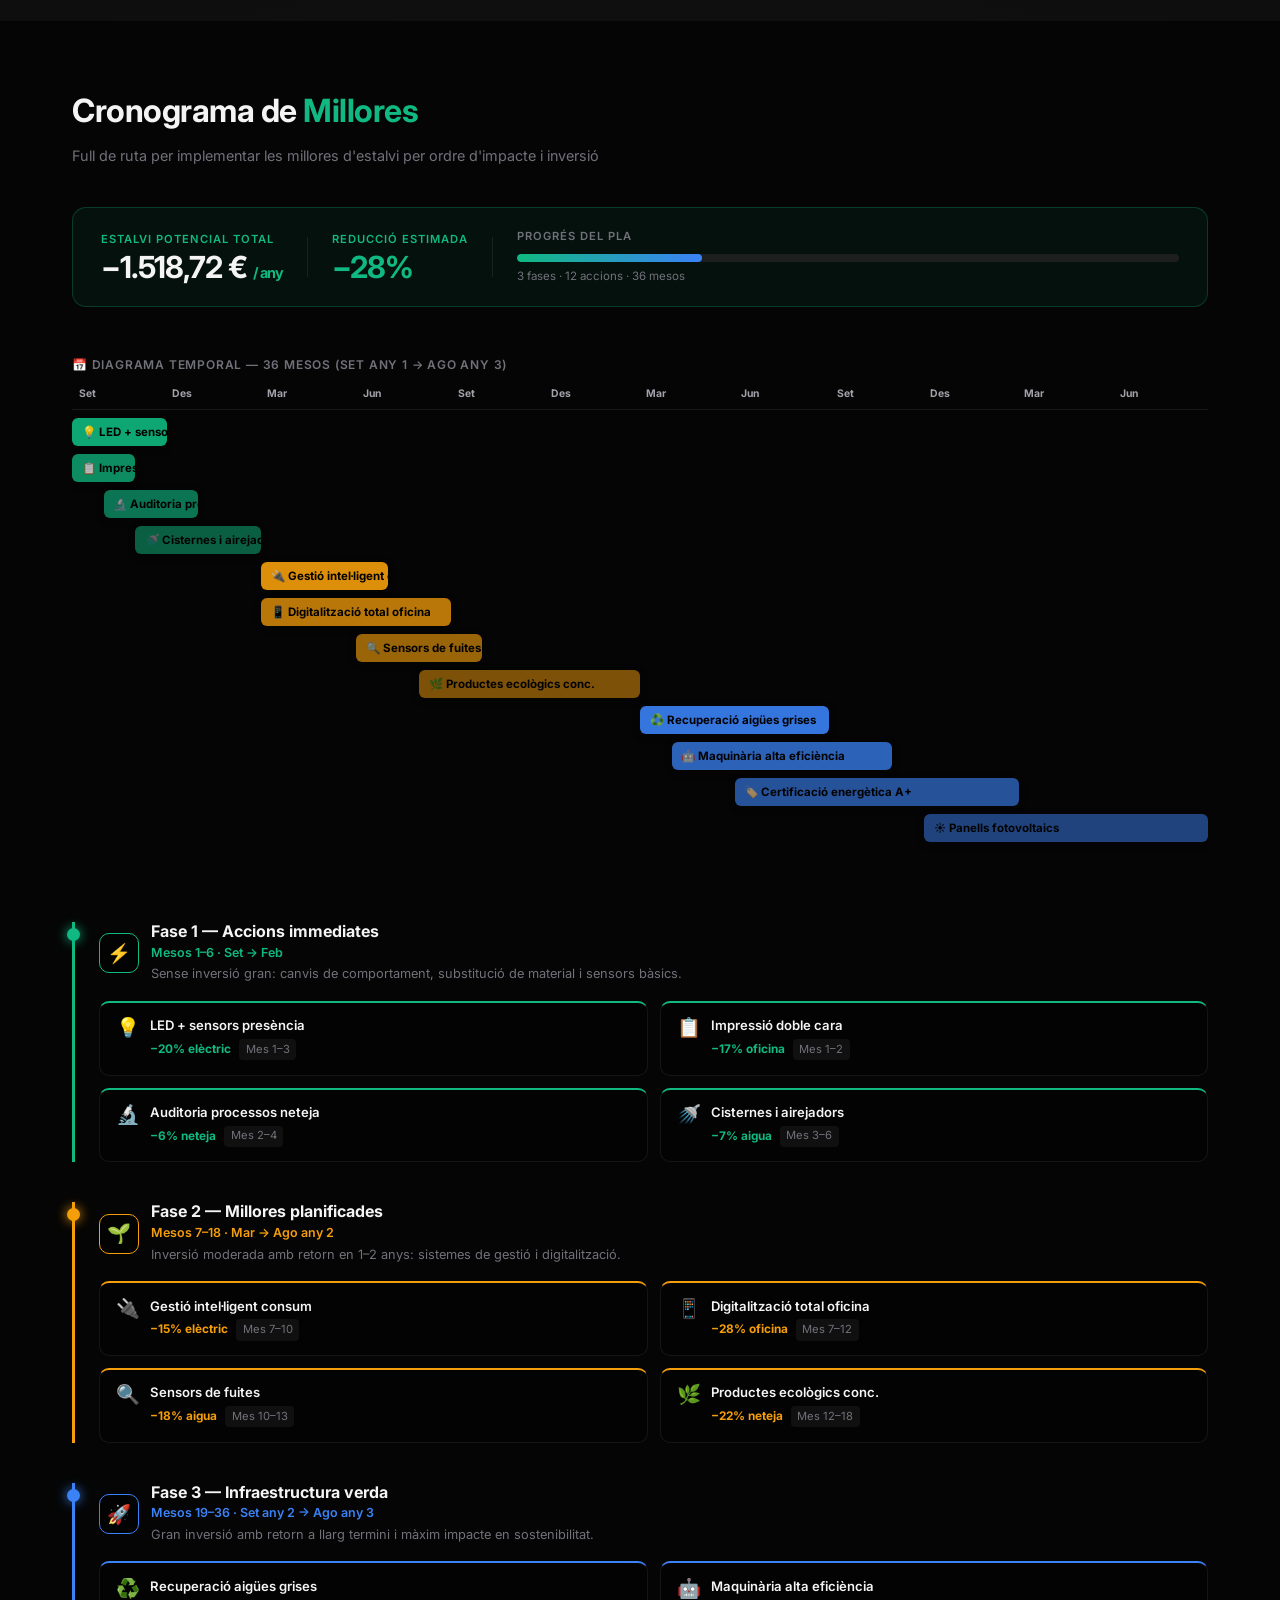
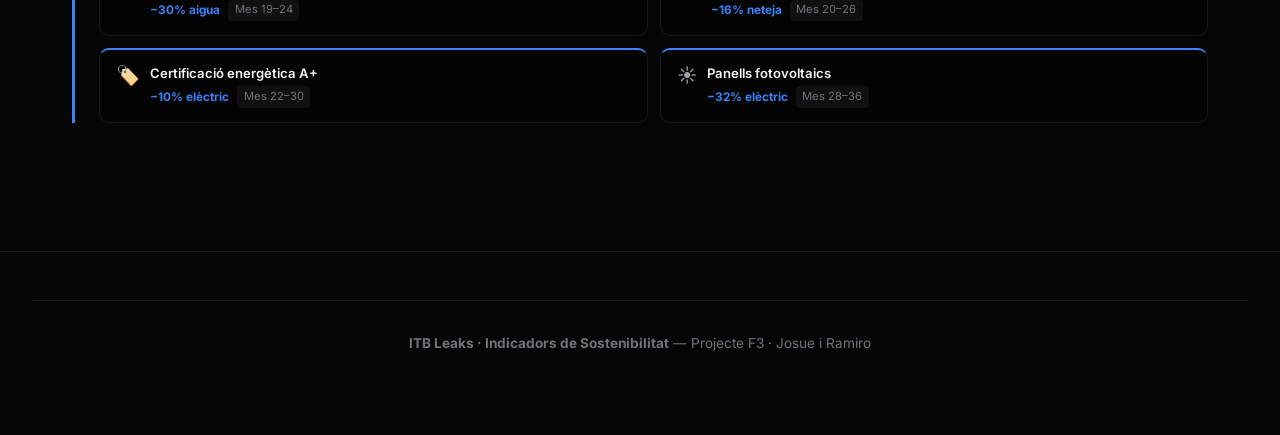
==== commit 1db8442a: "Cronograma V1" ====
--- a/html/index.html
+++ b/html/index.html
@@ -18,6 +18,7 @@
       <a href="accions.html">Accions</a>
       <a href="reduccio.html">Reducció 30%</a>
       <a href="circular.html">Economia Circular</a>
+      <a href="#cronograma">Cronograma</a>
     </nav>
     <button class="nav-mobile-btn">☰</button>
   </div>
@@ -354,6 +355,18 @@
   </div><!-- /container -->
 </section>
 
+<section id="cronograma" style="padding:4rem 2rem;background:var(--c-bg)">
+  <div class="container">
+    <div class="fade-up">
+      <div class="section-title">Cronograma de <span>Millores</span></div>
+      <p class="section-sub" style="margin-bottom:2.5rem">Full de ruta per implementar les millores d'estalvi per ordre d'impacte i inversió</p>
+    </div>
+    <div class="timeline fade-up" id="timeline-container">
+      <!-- generat per JS -->
+    </div>
+  </div>
+</section>
+
 <footer>
   <p style="text-align:center;padding:2rem;color:var(--c-muted);border-top:1px solid var(--c-border)">
     <strong>ITB Leaks · Indicadors de Sostenibilitat</strong> — Projecte F3 · Josue i Ramiro
--- a/css/styles.css
+++ b/css/styles.css
@@ -550,9 +550,262 @@
   .bar-lbl { font-size: 0.6rem; letter-spacing: 0; }
 }
 
-/* ============================================================
-   GRÁFICO DE CATEGORÍAS (BARRAS HORIZONTALES)
-============================================================ */
+
+/* ============================================================
+   CRONOGRAMA GRÀFIC  — v2 (compatible Android/iOS/desktop)
+============================================================ */
+.section-sub {
+  font-size: 0.9rem;
+  color: var(--c-muted);
+  margin-top: 0.5rem;
+}
+
+/* ── Resum superior ──────────────────────────────────────── */
+.tl-summary {
+  display: flex;
+  flex-wrap: wrap;
+  align-items: center;
+  gap: 1.5rem;
+  background: rgba(16,185,129,0.07);
+  border: 1px solid rgba(16,185,129,0.25);
+  border-radius: 14px;
+  padding: 1.25rem 1.75rem;
+  margin-bottom: 3rem;
+}
+.tl-summary-stat { display: flex; flex-direction: column; gap: 0.2rem; }
+.tl-summary-stat-label {
+  font-size: 0.7rem;
+  text-transform: uppercase;
+  letter-spacing: 1px;
+  color: var(--c-green);
+  font-weight: 600;
+}
+.tl-summary-stat-val {
+  font-size: 1.9rem;
+  font-weight: 700;
+  color: var(--c-white);
+  letter-spacing: -1px;
+  line-height: 1;
+}
+.tl-summary-stat-val span { font-size: 0.9rem; color: var(--c-green); }
+.tl-summary-divider {
+  width: 1px;
+  height: 40px;
+  background: var(--c-border);
+  flex-shrink: 0;
+}
+.tl-summary-progress { flex: 1; min-width: 160px; }
+.tl-summary-progress-label {
+  font-size: 0.7rem;
+  text-transform: uppercase;
+  letter-spacing: 1px;
+  color: var(--c-muted);
+  font-weight: 600;
+  margin-bottom: 0.5rem;
+}
+.tl-progress-track {
+  height: 8px;
+  background: var(--c-surface2);
+  border-radius: 4px;
+  overflow: hidden;
+}
+.tl-progress-fill {
+  height: 100%;
+  width: 0%;
+  background: linear-gradient(90deg, var(--c-green), var(--c-blue));
+  border-radius: 4px;
+  transition: width 1.2s ease 0.3s;
+}
+.tl-progress-hint {
+  font-size: 0.72rem;
+  color: var(--c-muted);
+  margin-top: 0.35rem;
+}
+
+/* ── Escala de mesos (regla horitzontal) ─────────────────── */
+.tl-ruler-wrap {
+  overflow-x: auto;
+  -webkit-overflow-scrolling: touch;
+  margin-bottom: 2rem;
+  padding-bottom: 0.5rem;
+}
+.tl-ruler {
+  min-width: 700px;
+  display: flex;
+  flex-direction: column;
+  gap: 0;
+}
+.tl-ruler-months {
+  display: grid;
+  grid-template-columns: repeat(36, 1fr);
+  gap: 0;
+  border-bottom: 1px solid var(--c-border);
+  padding-bottom: 0.4rem;
+  margin-bottom: 0.5rem;
+}
+.tl-ruler-month {
+  text-align: center;
+  font-size: 0.6rem;
+  color: var(--c-muted);
+  font-weight: 500;
+  padding: 0 1px;
+  white-space: nowrap;
+  overflow: hidden;
+}
+.tl-ruler-month.quarter-start {
+  color: var(--c-text);
+  font-weight: 700;
+  font-size: 0.65rem;
+}
+
+/* ── Barres de fase (Gantt) ──────────────────────────────── */
+.tl-gantt-rows {
+  min-width: 700px;
+  display: flex;
+  flex-direction: column;
+  gap: 0.5rem;
+  margin-bottom: 2.5rem;
+}
+.tl-gantt-row {
+  display: grid;
+  grid-template-columns: repeat(36, 1fr);
+  height: 28px;
+  position: relative;
+}
+.tl-gantt-bar {
+  position: absolute;
+  height: 100%;
+  border-radius: 6px;
+  display: flex;
+  align-items: center;
+  padding: 0 0.6rem;
+  font-size: 0.72rem;
+  font-weight: 700;
+  color: #000;
+  white-space: nowrap;
+  overflow: hidden;
+  text-overflow: ellipsis;
+  box-shadow: 0 2px 8px rgba(0,0,0,0.3);
+}
+
+/* ── Fases verticals (targetes d'accions) ─────────────────── */
+.tl-phases { display: flex; flex-direction: column; gap: 2.5rem; }
+
+.tl-phase-block {
+  border-left: 3px solid var(--phase-color, var(--c-green));
+  padding-left: 1.5rem;
+  position: relative;
+}
+
+/* Cercle de la fase a l'esquerra */
+.tl-phase-block::before {
+  content: '';
+  position: absolute;
+  left: -8px;
+  top: 6px;
+  width: 13px;
+  height: 13px;
+  border-radius: 50%;
+  background: var(--phase-color, var(--c-green));
+  box-shadow: 0 0 12px var(--phase-color, var(--c-green));
+}
+
+.tl-phase-head {
+  display: flex;
+  align-items: center;
+  gap: 0.75rem;
+  margin-bottom: 1rem;
+}
+
+.tl-phase-icon {
+  width: 40px;
+  height: 40px;
+  border-radius: 10px;
+  background: rgba(0,0,0,0.3);
+  border: 1px solid var(--phase-color, var(--c-green));
+  display: flex;
+  align-items: center;
+  justify-content: center;
+  font-size: 1.2rem;
+  flex-shrink: 0;
+}
+
+.tl-phase-title {
+  font-size: 1rem;
+  font-weight: 700;
+  color: var(--c-white);
+  line-height: 1.2;
+}
+
+.tl-phase-period {
+  font-size: 0.78rem;
+  color: var(--phase-color, var(--c-green));
+  font-weight: 600;
+  margin-top: 0.1rem;
+}
+
+.tl-phase-desc {
+  font-size: 0.8rem;
+  color: var(--c-muted);
+  margin-top: 0.1rem;
+}
+
+.tl-phase-cards {
+  display: grid;
+  grid-template-columns: repeat(2, 1fr);
+  gap: 0.75rem;
+}
+
+.tl-card {
+  background: rgba(0,0,0,0.25);
+  border: 1px solid rgba(255,255,255,0.07);
+  border-top: 2px solid var(--phase-color, var(--c-green));
+  border-radius: 10px;
+  padding: 0.9rem 1rem;
+  display: flex;
+  align-items: flex-start;
+  gap: 0.65rem;
+}
+
+.tl-card-icon { font-size: 1.2rem; line-height: 1; flex-shrink: 0; margin-top: 1px; }
+
+.tl-card-label {
+  font-size: 0.82rem;
+  font-weight: 600;
+  color: var(--c-white);
+  line-height: 1.3;
+}
+
+.tl-card-meta {
+  display: flex;
+  align-items: center;
+  gap: 0.5rem;
+  margin-top: 0.3rem;
+  flex-wrap: wrap;
+}
+
+.tl-card-saving {
+  font-size: 0.74rem;
+  font-weight: 700;
+  color: var(--phase-color, var(--c-green));
+}
+
+.tl-card-month {
+  font-size: 0.7rem;
+  color: var(--c-muted);
+  background: rgba(255,255,255,0.05);
+  border-radius: 4px;
+  padding: 0.1rem 0.4rem;
+}
+
+/* ── Responsive ──────────────────────────────────────────── */
+@media (max-width: 600px) {
+  .tl-summary { gap: 1rem; padding: 1rem 1.25rem; }
+  .tl-summary-divider { display: none; }
+  .tl-summary-stat-val { font-size: 1.5rem; }
+  .tl-phase-cards { grid-template-columns: 1fr; }
+  .tl-phase-block { padding-left: 1rem; }
+}
 .bar-row {
   display: flex;
   align-items: center;
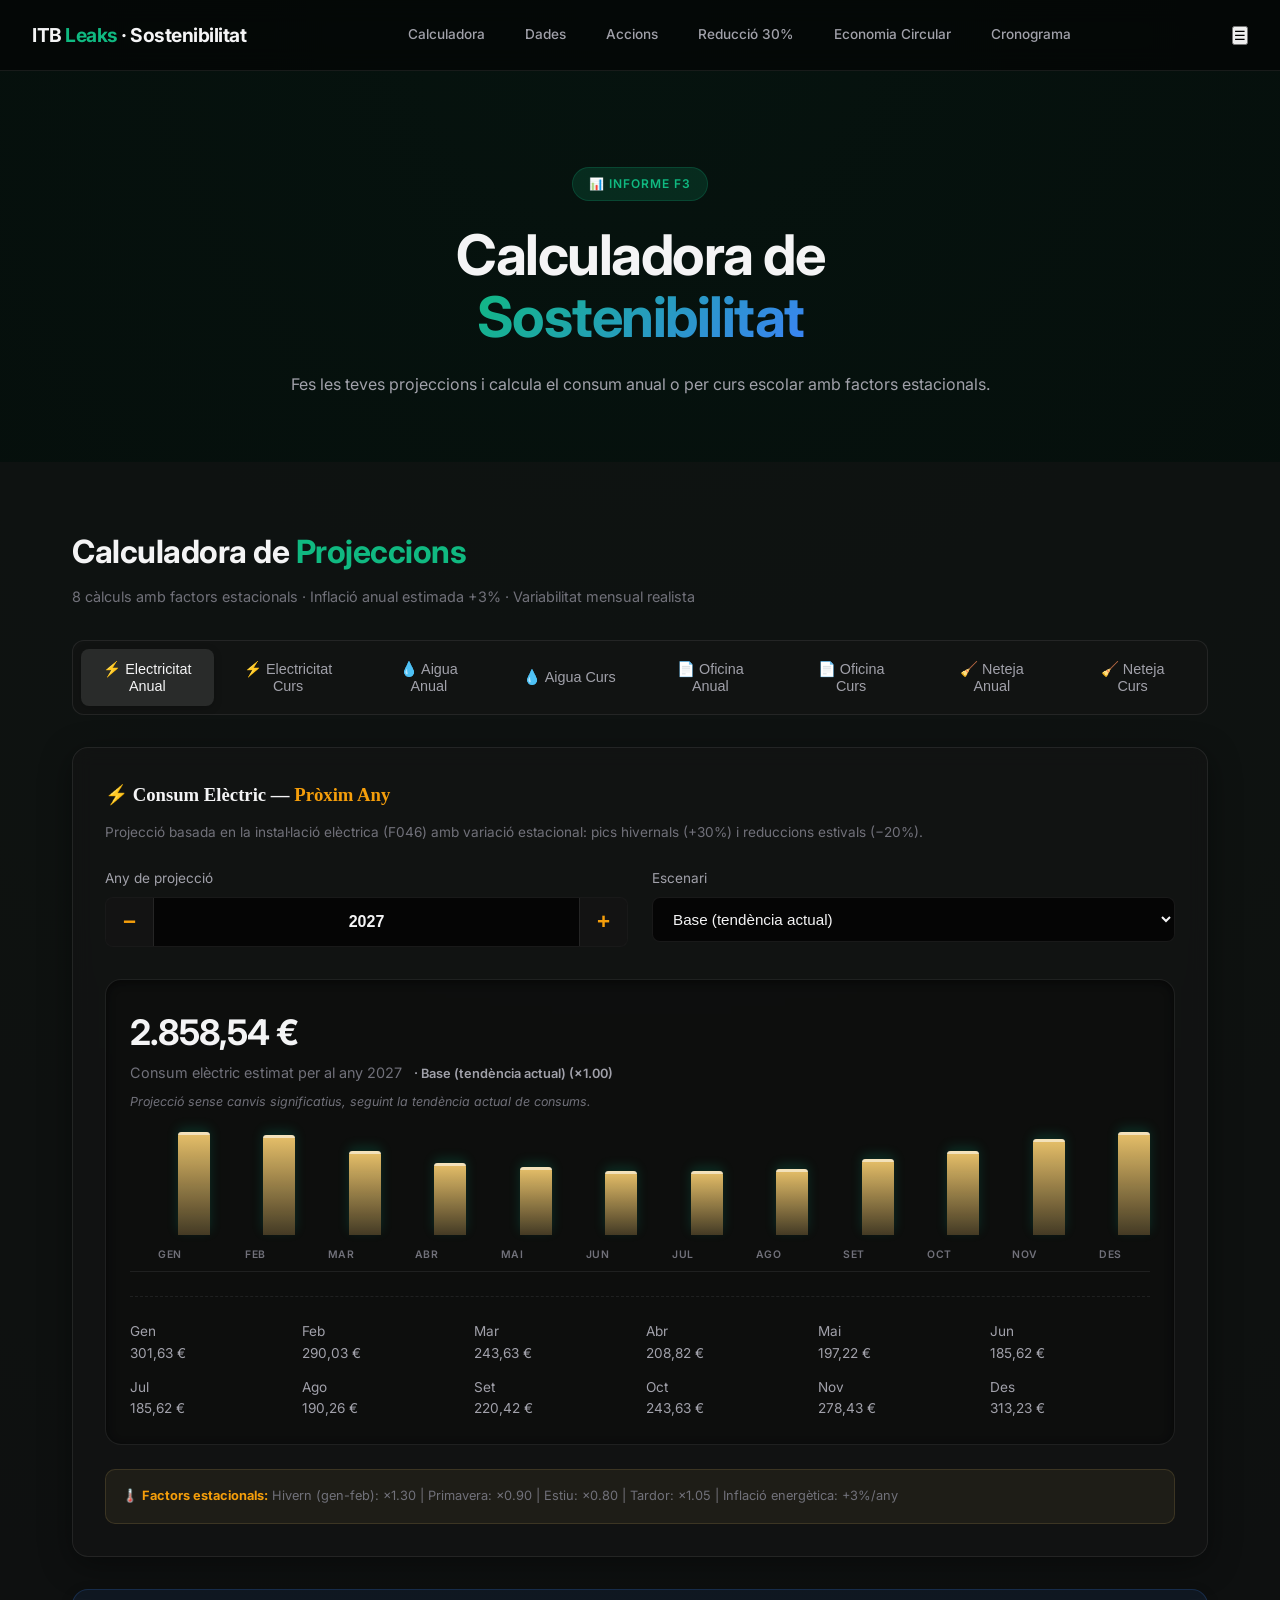
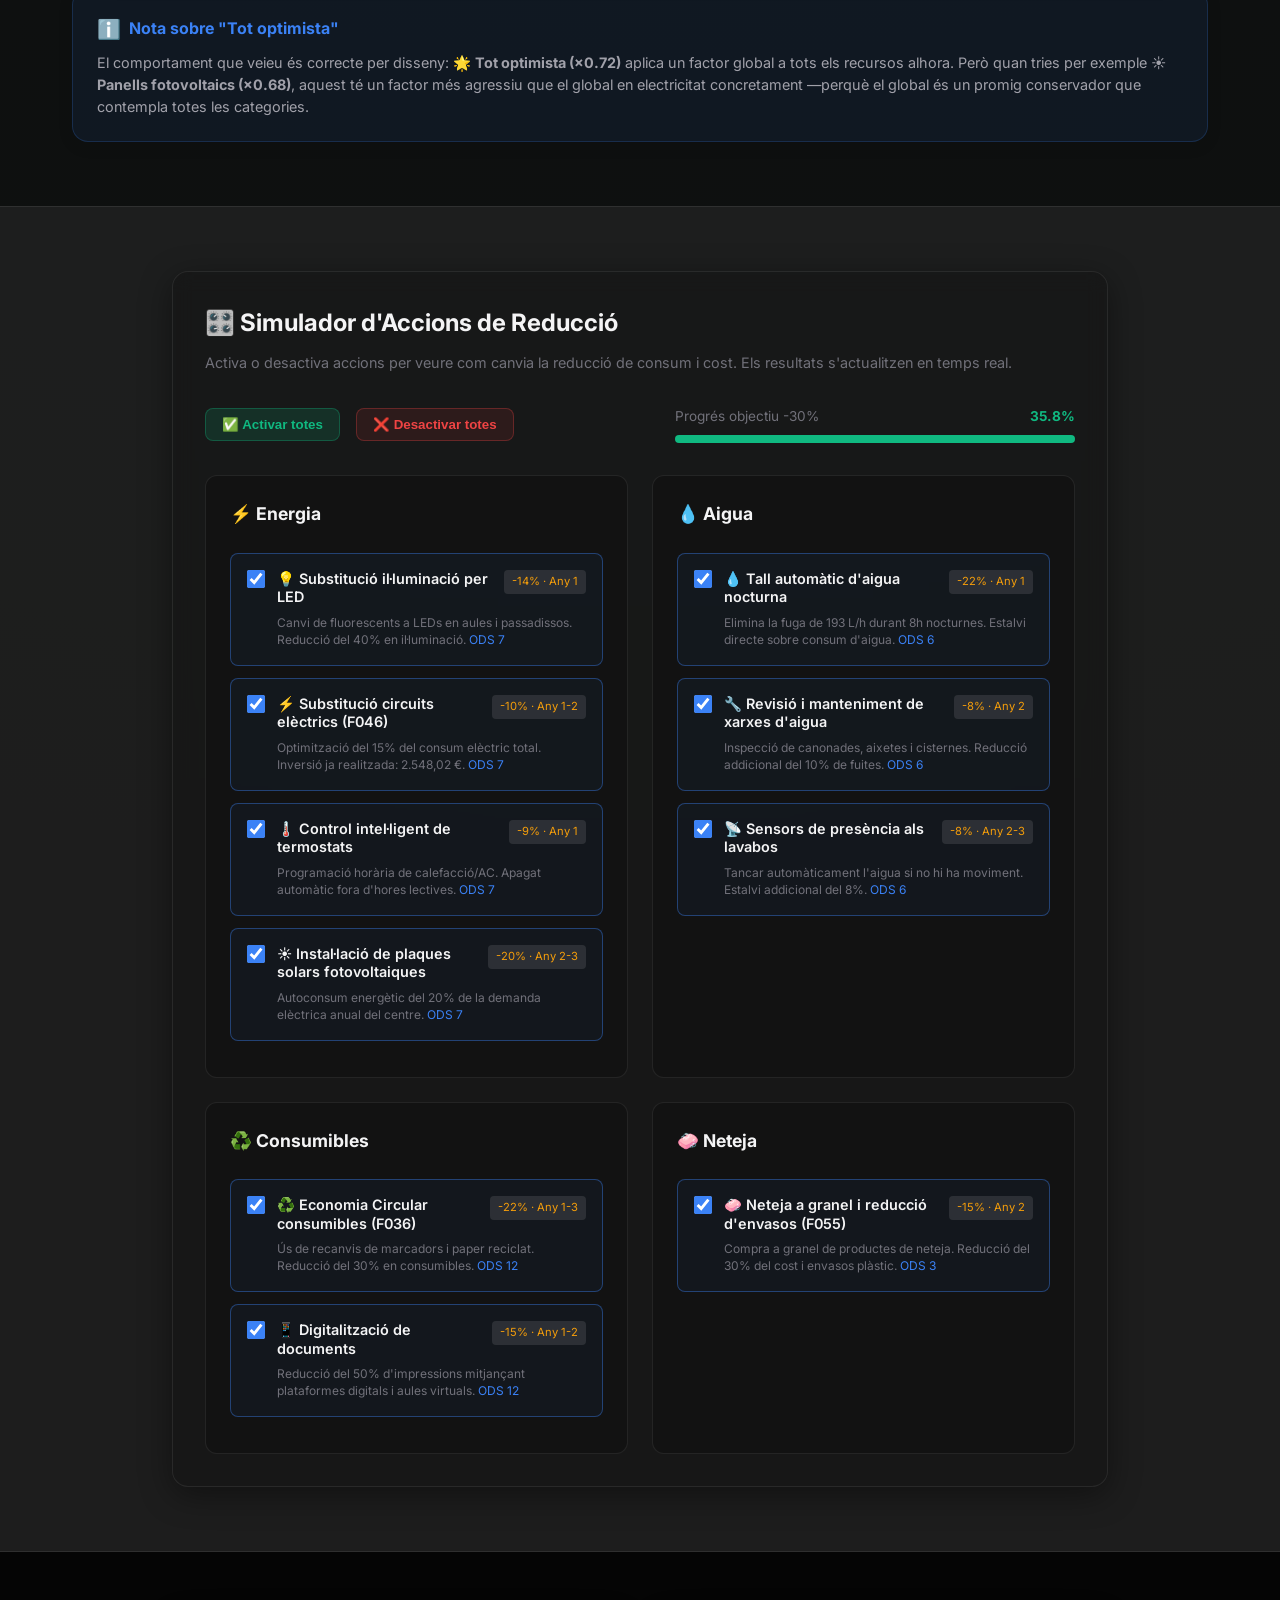
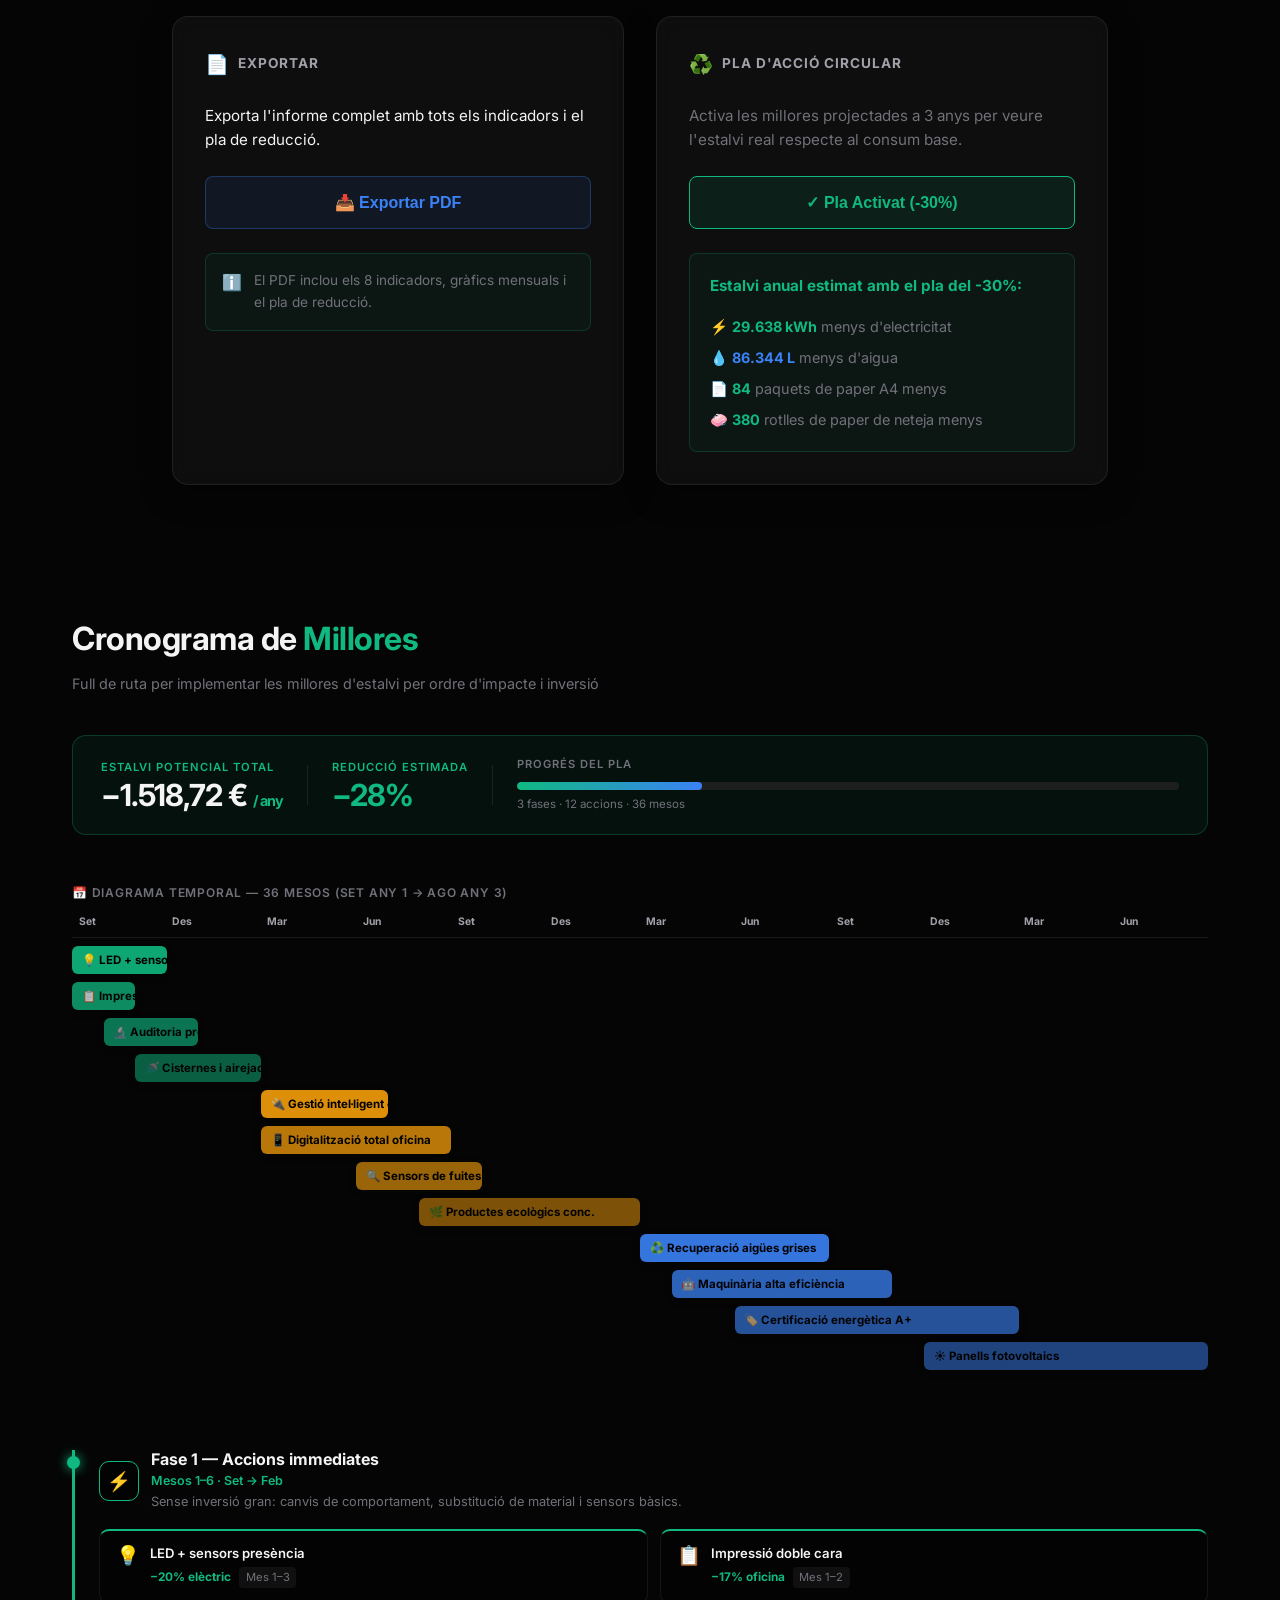
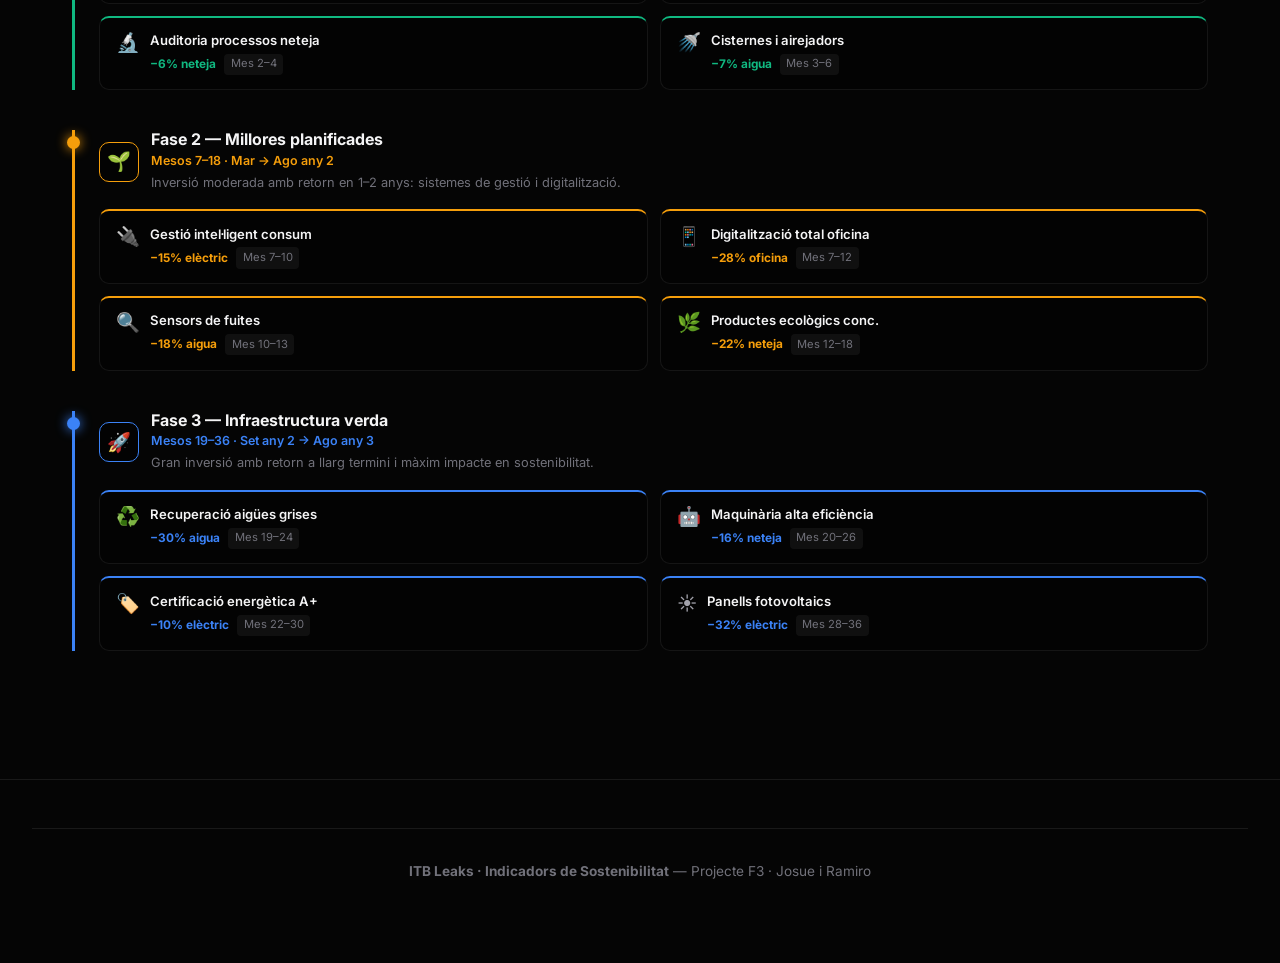
==== commit c32020c0: "Millores" ====
--- a/html/index.html
+++ b/html/index.html
@@ -1,5 +1,6 @@
 <!DOCTYPE html>
 <html lang="ca">
+
 <head>
   <meta charset="UTF-8" />
   <meta name="viewport" content="width=device-width, initial-scale=1.0" />
@@ -7,372 +8,567 @@
   <meta name="description" content="Calculadora de projeccions d'indicadors de sostenibilitat per a ITB Leaks." />
   <link rel="stylesheet" href="../css/styles.css" />
 </head>
+
 <body>
 
-<header>
-  <div class="header-inner">
-    <a href="index.html" class="logo">ITB <span>Leaks</span> · Sostenibilitat</a>
-    <nav class="nav-links">
-      <a href="index.html" class="active">Calculadora</a>
-      <a href="dades.html">Dades</a>
-      <a href="accions.html">Accions</a>
-      <a href="reduccio.html">Reducció 30%</a>
-      <a href="circular.html">Economia Circular</a>
-      <a href="#cronograma">Cronograma</a>
-    </nav>
-    <button class="nav-mobile-btn">☰</button>
-  </div>
-</header>
-
-<section id="inici" class="hero">
-  <div class="hero-tag">📊 Informe F3</div>
-  <h1>Calculadora de<br><em>Sostenibilitat</em></h1>
-  <p>Fes les teves projeccions i calcula el consum anual o per curs escolar amb factors estacionals.</p>
-</section>
-
-<section id="calculadora" style="background:var(--c-surface);padding:4rem 2rem">
-  <div class="container">
-    <div class="fade-up">
-      <div class="section-title">Calculadora de <span>Projeccions</span></div>
-      <p class="section-sub">8 càlculs amb factors estacionals · Inflació anual estimada +3% · Variabilitat mensual realista</p>
+  <header>
+    <div class="header-inner">
+      <a href="index.html" class="logo">ITB <span>Leaks</span> · Sostenibilitat</a>
+      <nav class="nav-links">
+        <a href="index.html" class="active">Calculadora</a>
+        <a href="dades.html">Dades</a>
+        <a href="accions.html">Accions</a>
+        <a href="reduccio.html">Reducció 30%</a>
+        <a href="circular.html">Economia Circular</a>
+        <a href="#cronograma">Cronograma</a>
+      </nav>
+      <button class="nav-mobile-btn">☰</button>
     </div>
-
-    <div class="calc-tabs fade-up">
-      <button class="calc-tab active" data-panel="p-elec-annual">⚡ Electricitat Anual</button>
-      <button class="calc-tab" data-panel="p-elec-course">⚡ Electricitat Curs</button>
-      <button class="calc-tab" data-panel="p-water-annual">💧 Aigua Anual</button>
-      <button class="calc-tab" data-panel="p-water-course">💧 Aigua Curs</button>
-      <button class="calc-tab" data-panel="p-office-annual">📄 Oficina Anual</button>
-      <button class="calc-tab" data-panel="p-office-course">📄 Oficina Curs</button>
-      <button class="calc-tab" data-panel="p-clean-annual">🧹 Neteja Anual</button>
-      <button class="calc-tab" data-panel="p-clean-course">🧹 Neteja Curs</button>
+  </header>
+
+  <section id="inici" class="hero">
+    <div class="hero-tag">📊 Informe F3</div>
+    <h1>Calculadora de<br><em>Sostenibilitat</em></h1>
+    <p>Fes les teves projeccions i calcula el consum anual o per curs escolar amb factors estacionals.</p>
+  </section>
+
+  <section id="calculadora" style="background:var(--c-surface);padding:4rem 2rem">
+    <div class="container">
+      <div class="fade-up">
+        <div class="section-title">Calculadora de <span>Projeccions</span></div>
+        <p class="section-sub">8 càlculs amb factors estacionals · Inflació anual estimada +3% · Variabilitat mensual
+          realista</p>
+      </div>
+
+      <div class="calc-tabs fade-up">
+        <button class="calc-tab active" data-panel="p-elec-annual">⚡ Electricitat Anual</button>
+        <button class="calc-tab" data-panel="p-elec-course">⚡ Electricitat Curs</button>
+        <button class="calc-tab" data-panel="p-water-annual">💧 Aigua Anual</button>
+        <button class="calc-tab" data-panel="p-water-course">💧 Aigua Curs</button>
+        <button class="calc-tab" data-panel="p-office-annual">📄 Oficina Anual</button>
+        <button class="calc-tab" data-panel="p-office-course">📄 Oficina Curs</button>
+        <button class="calc-tab" data-panel="p-clean-annual">🧹 Neteja Anual</button>
+        <button class="calc-tab" data-panel="p-clean-course">🧹 Neteja Curs</button>
+      </div>
+
+      <!-- PANEL 1: Electricitat Anual -->
+      <div id="p-elec-annual" class="calc-panel active fade-up">
+        <div class="card">
+          <h3 style="font-family:'Playfair Display',serif;color:var(--c-white);margin-bottom:0.75rem">
+            ⚡ Consum Elèctric — <span style="color:var(--c-gold)">Pròxim Any</span>
+          </h3>
+          <p style="font-size:0.85rem;color:var(--c-muted);margin-bottom:1.5rem">
+            Projecció basada en la instal·lació elèctrica (F046) amb variació estacional: pics hivernals (+30%) i
+            reduccions estivals (−20%).
+          </p>
+          <div class="calc-form">
+            <div class="form-group">
+              <label>Any de projecció</label>
+              <div class="year-stepper" id="stepper-inp-elec-annual-year">
+                <button type="button" class="stepper-btn stepper-dec" data-target="inp-elec-annual-year">−</button>
+                <input type="text" inputmode="numeric" id="inp-elec-annual-year" class="stepper-input"
+                  placeholder="2026" maxlength="4" />
+                <button type="button" class="stepper-btn stepper-inc" data-target="inp-elec-annual-year">+</button>
+              </div>
+            </div>
+            <div class="form-group">
+              <label>Escenari</label>
+              <select id="sel-elec-annual-scenario">
+                <option value="base">Base (tendència actual)</option>
+              </select>
+            </div>
+          </div>
+
+          <div class="calc-result" id="res-elec-annual">
+            <div class="result-main"></div>
+            <div class="result-label"></div>
+            <div class="monthly-chart bar-chart" style="margin-top:1.25rem"></div>
+            <div class="result-breakdown"></div>
+          </div>
+          <div
+            style="margin-top:1.5rem;padding:1rem;background:rgba(232,193,106,0.06);border-radius:10px;border:1px solid rgba(232,193,106,0.15)">
+            <p style="font-size:0.8rem;color:var(--c-muted)">🌡️ <strong style="color:var(--c-gold)">Factors
+                estacionals:</strong> Hivern (gen-feb): ×1.30 | Primavera: ×0.90 | Estiu: ×0.80 | Tardor: ×1.05 |
+              Inflació energètica: +3%/any</p>
+          </div>
+        </div>
+      </div>
+
+      <!-- PANEL 2: Electricitat Curs -->
+      <div id="p-elec-course" class="calc-panel fade-up">
+        <div class="card">
+          <h3 style="font-family:'Playfair Display',serif;color:var(--c-white);margin-bottom:0.75rem">
+            ⚡ Consum Elèctric — <span style="color:var(--c-gold)">Per Curs Escolar</span>
+          </h3>
+          <p style="font-size:0.85rem;color:var(--c-muted);margin-bottom:1.5rem">
+            Projecció del curs escolar (setembre–juny) amb factors estacionals adaptats al calendari lectiu.
+          </p>
+          <div class="calc-form">
+            <div class="form-group">
+              <label>Any d'inici del curs</label>
+              <div class="year-stepper" id="stepper-inp-elec-course-year">
+                <button type="button" class="stepper-btn stepper-dec" data-target="inp-elec-course-year">−</button>
+                <input type="text" inputmode="numeric" id="inp-elec-course-year" class="stepper-input"
+                  placeholder="2026" maxlength="4" />
+                <button type="button" class="stepper-btn stepper-inc" data-target="inp-elec-course-year">+</button>
+              </div>
+            </div>
+            <div class="form-group">
+              <label>Escenari</label>
+              <select id="sel-elec-course-scenario">
+                <option value="base">Base (tendència actual)</option>
+              </select>
+            </div>
+          </div>
+
+          <div class="calc-result" id="res-elec-course">
+            <div class="result-main"></div>
+            <div class="result-label"></div>
+            <div class="monthly-chart bar-chart" style="margin-top:1.25rem"></div>
+            <div class="result-breakdown"></div>
+          </div>
+          <div
+            style="margin-top:1.5rem;padding:1rem;background:rgba(232,193,106,0.06);border-radius:10px;border:1px solid rgba(232,193,106,0.15)">
+            <p style="font-size:0.8rem;color:var(--c-muted)">🌡️ <strong style="color:var(--c-gold)">Factors
+                estacionals:</strong> Hivern (gen-feb): ×1.30 | Primavera: ×0.90 | Estiu: ×0.80 | Tardor: ×1.05 |
+              Inflació energètica: +3%/any</p>
+          </div>
+        </div>
+      </div>
+
+      <!-- PANEL 3: Aigua Anual -->
+      <div id="p-water-annual" class="calc-panel fade-up">
+        <div class="card">
+          <h3 style="font-family:'Playfair Display',serif;color:var(--c-white);margin-bottom:0.75rem">
+            💧 Consum d'Aigua — <span style="color:var(--c-blue)">Pròxim Any</span>
+          </h3>
+          <p style="font-size:0.85rem;color:var(--c-muted);margin-bottom:1.5rem">
+            Projecció del consum d'aigua amb pics estivals (+35%) per reg de jardí i menor consum hivernal.
+          </p>
+          <div class="calc-form">
+            <div class="form-group">
+              <label>Any de projecció</label>
+              <div class="year-stepper" id="stepper-inp-water-annual-year">
+                <button type="button" class="stepper-btn stepper-dec" data-target="inp-water-annual-year">−</button>
+                <input type="text" inputmode="numeric" id="inp-water-annual-year" class="stepper-input"
+                  placeholder="2026" maxlength="4" />
+                <button type="button" class="stepper-btn stepper-inc" data-target="inp-water-annual-year">+</button>
+              </div>
+            </div>
+            <div class="form-group">
+              <label>Escenari</label>
+              <select id="sel-water-annual-scenario">
+                <option value="base">Base (tendència actual)</option>
+              </select>
+            </div>
+          </div>
+
+          <div class="calc-result" id="res-water-annual">
+            <div class="result-main"></div>
+            <div class="result-label"></div>
+            <div class="monthly-chart bar-chart" style="margin-top:1.25rem"></div>
+            <div class="result-breakdown"></div>
+          </div>
+          <div
+            style="margin-top:1.5rem;padding:1rem;background:rgba(92,168,232,0.06);border-radius:10px;border:1px solid rgba(92,168,232,0.15)">
+            <p style="font-size:0.8rem;color:var(--c-muted)">💧 <strong style="color:var(--c-blue)">Factors
+                estacionals:</strong> Hivern: ×0.72 | Primavera: ×0.90 | Estiu: ×1.35 | Tardor: ×0.90 | Increment anual:
+              +3%/any</p>
+          </div>
+        </div>
+      </div>
+
+      <!-- PANEL 4: Aigua Curs -->
+      <div id="p-water-course" class="calc-panel fade-up">
+        <div class="card">
+          <h3 style="font-family:'Playfair Display',serif;color:var(--c-white);margin-bottom:0.75rem">
+            💧 Consum d'Aigua — <span style="color:var(--c-blue)">Per Curs Escolar</span>
+          </h3>
+          <p style="font-size:0.85rem;color:var(--c-muted);margin-bottom:1.5rem">
+            Projecció del consum d'aigua durant el curs escolar (setembre–juny).
+          </p>
+          <div class="calc-form">
+            <div class="form-group">
+              <label>Any d'inici del curs</label>
+              <div class="year-stepper" id="stepper-inp-water-course-year">
+                <button type="button" class="stepper-btn stepper-dec" data-target="inp-water-course-year">−</button>
+                <input type="text" inputmode="numeric" id="inp-water-course-year" class="stepper-input"
+                  placeholder="2026" maxlength="4" />
+                <button type="button" class="stepper-btn stepper-inc" data-target="inp-water-course-year">+</button>
+              </div>
+            </div>
+            <div class="form-group">
+              <label>Escenari</label>
+              <select id="sel-water-course-scenario">
+                <option value="base">Base (tendència actual)</option>
+              </select>
+            </div>
+          </div>
+
+          <div class="calc-result" id="res-water-course">
+            <div class="result-main"></div>
+            <div class="result-label"></div>
+            <div class="monthly-chart bar-chart" style="margin-top:1.25rem"></div>
+            <div class="result-breakdown"></div>
+          </div>
+          <div
+            style="margin-top:1.5rem;padding:1rem;background:rgba(92,168,232,0.06);border-radius:10px;border:1px solid rgba(92,168,232,0.15)">
+            <p style="font-size:0.8rem;color:var(--c-muted)">💧 <strong style="color:var(--c-blue)">Factors
+                estacionals:</strong> Hivern: ×0.72 | Primavera: ×0.90 | Estiu: ×1.35 | Tardor: ×0.90 | Increment anual:
+              +3%/any</p>
+          </div>
+        </div>
+      </div>
+
+      <!-- PANEL 5: Oficina Anual -->
+      <div id="p-office-annual" class="calc-panel fade-up">
+        <div class="card">
+          <h3 style="font-family:'Playfair Display',serif;color:var(--c-white);margin-bottom:0.75rem">
+            📄 Consumibles d'Oficina — <span style="color:var(--c-green)">Pròxim Any</span>
+          </h3>
+          <p style="font-size:0.85rem;color:var(--c-muted);margin-bottom:1.5rem">
+            Projecció del material d'oficina amb baixa estival (juliol-agost al 50%) i pics de tardor.
+          </p>
+          <div class="calc-form">
+            <div class="form-group">
+              <label>Any de projecció</label>
+              <div class="year-stepper" id="stepper-inp-office-annual-year">
+                <button type="button" class="stepper-btn stepper-dec" data-target="inp-office-annual-year">−</button>
+                <input type="text" inputmode="numeric" id="inp-office-annual-year" class="stepper-input"
+                  placeholder="2026" maxlength="4" />
+                <button type="button" class="stepper-btn stepper-inc" data-target="inp-office-annual-year">+</button>
+              </div>
+            </div>
+            <div class="form-group">
+              <label>Escenari</label>
+              <select id="sel-office-annual-scenario">
+                <option value="base">Base (tendència actual)</option>
+              </select>
+            </div>
+          </div>
+
+          <div class="calc-result" id="res-office-annual">
+            <div class="result-main"></div>
+            <div class="result-label"></div>
+            <div class="monthly-chart bar-chart" style="margin-top:1.25rem"></div>
+            <div class="result-breakdown"></div>
+          </div>
+          <div
+            style="margin-top:1.5rem;padding:1rem;background:rgba(62,207,116,0.06);border-radius:10px;border:1px solid rgba(62,207,116,0.15)">
+            <p style="font-size:0.8rem;color:var(--c-muted)">📄 <strong style="color:var(--c-green)">Factors
+                estacionals:</strong> Hivern: ×1.10 | Primavera: ×1.00 | Estiu (jul-ago): ×0.50 | Tardor: ×1.15 |
+              Increment anual: +3%/any</p>
+          </div>
+        </div>
+      </div>
+
+      <!-- PANEL 6: Oficina Curs -->
+      <div id="p-office-course" class="calc-panel fade-up">
+        <div class="card">
+          <h3 style="font-family:'Playfair Display',serif;color:var(--c-white);margin-bottom:0.75rem">
+            📄 Consumibles d'Oficina — <span style="color:var(--c-green)">Per Curs Escolar</span>
+          </h3>
+          <p style="font-size:0.85rem;color:var(--c-muted);margin-bottom:1.5rem">
+            Projecció del material d'oficina durant el curs escolar (setembre–juny).
+          </p>
+          <div class="calc-form">
+            <div class="form-group">
+              <label>Any d'inici del curs</label>
+              <div class="year-stepper" id="stepper-inp-office-course-year">
+                <button type="button" class="stepper-btn stepper-dec" data-target="inp-office-course-year">−</button>
+                <input type="text" inputmode="numeric" id="inp-office-course-year" class="stepper-input"
+                  placeholder="2026" maxlength="4" />
+                <button type="button" class="stepper-btn stepper-inc" data-target="inp-office-course-year">+</button>
+              </div>
+            </div>
+            <div class="form-group">
+              <label>Escenari</label>
+              <select id="sel-office-course-scenario">
+                <option value="base">Base (tendència actual)</option>
+              </select>
+            </div>
+          </div>
+
+          <div class="calc-result" id="res-office-course">
+            <div class="result-main"></div>
+            <div class="result-label"></div>
+            <div class="monthly-chart bar-chart" style="margin-top:1.25rem"></div>
+            <div class="result-breakdown"></div>
+          </div>
+          <div
+            style="margin-top:1.5rem;padding:1rem;background:rgba(62,207,116,0.06);border-radius:10px;border:1px solid rgba(62,207,116,0.15)">
+            <p style="font-size:0.8rem;color:var(--c-muted)">📄 <strong style="color:var(--c-green)">Factors
+                estacionals:</strong> Hivern: ×1.10 | Primavera: ×1.00 | Estiu (jul-ago): ×0.50 | Tardor: ×1.15 |
+              Increment anual: +3%/any</p>
+          </div>
+        </div>
+      </div>
+
+      <!-- PANEL 7: Neteja Anual -->
+      <div id="p-clean-annual" class="calc-panel fade-up">
+        <div class="card">
+          <h3 style="font-family:'Playfair Display',serif;color:var(--c-white);margin-bottom:0.75rem">
+            🧹 Productes de Neteja — <span style="color:var(--c-green)">Pròxim Any</span>
+          </h3>
+          <p style="font-size:0.85rem;color:var(--c-muted);margin-bottom:1.5rem">
+            Projecció dels productes de neteja amb reducció estival (juliol-agost al 70%) i increment de tardor.
+          </p>
+          <div class="calc-form">
+            <div class="form-group">
+              <label>Any de projecció</label>
+              <div class="year-stepper" id="stepper-inp-clean-annual-year">
+                <button type="button" class="stepper-btn stepper-dec" data-target="inp-clean-annual-year">−</button>
+                <input type="text" inputmode="numeric" id="inp-clean-annual-year" class="stepper-input"
+                  placeholder="2026" maxlength="4" />
+                <button type="button" class="stepper-btn stepper-inc" data-target="inp-clean-annual-year">+</button>
+              </div>
+            </div>
+            <div class="form-group">
+              <label>Escenari</label>
+              <select id="sel-clean-annual-scenario">
+                <option value="base">Base (tendència actual)</option>
+              </select>
+            </div>
+          </div>
+
+          <div class="calc-result" id="res-clean-annual">
+            <div class="result-main"></div>
+            <div class="result-label"></div>
+            <div class="monthly-chart bar-chart" style="margin-top:1.25rem"></div>
+            <div class="result-breakdown"></div>
+          </div>
+          <div
+            style="margin-top:1.5rem;padding:1rem;background:rgba(168,232,92,0.06);border-radius:10px;border:1px solid rgba(168,232,92,0.15)">
+            <p style="font-size:0.8rem;color:var(--c-muted)">🧹 <strong style="color:#a8e85c">Factors
+                estacionals:</strong> Hivern: ×1.05 | Primavera: ×1.00 | Estiu (jul-ago): ×0.70 | Tardor: ×1.10 |
+              Increment anual: +3%/any</p>
+          </div>
+        </div>
+      </div>
+
+      <!-- PANEL 8: Neteja Curs -->
+      <div id="p-clean-course" class="calc-panel fade-up">
+        <div class="card">
+          <h3 style="font-family:'Playfair Display',serif;color:var(--c-white);margin-bottom:0.75rem">
+            🧹 Productes de Neteja — <span style="color:var(--c-green)">Per Curs Escolar</span>
+          </h3>
+          <p style="font-size:0.85rem;color:var(--c-muted);margin-bottom:1.5rem">
+            Projecció dels productes de neteja durant el curs escolar (setembre–juny).
+          </p>
+          <div class="calc-form">
+            <div class="form-group">
+              <label>Any d'inici del curs</label>
+              <div class="year-stepper" id="stepper-inp-clean-course-year">
+                <button type="button" class="stepper-btn stepper-dec" data-target="inp-clean-course-year">−</button>
+                <input type="text" inputmode="numeric" id="inp-clean-course-year" class="stepper-input"
+                  placeholder="2026" maxlength="4" />
+                <button type="button" class="stepper-btn stepper-inc" data-target="inp-clean-course-year">+</button>
+              </div>
+            </div>
+            <div class="form-group">
+              <label>Escenari</label>
+              <select id="sel-clean-course-scenario">
+                <option value="base">Base (tendència actual)</option>
+              </select>
+            </div>
+          </div>
+
+          <div class="calc-result" id="res-clean-course">
+            <div class="result-main"></div>
+            <div class="result-label"></div>
+            <div class="monthly-chart bar-chart" style="margin-top:1.25rem"></div>
+            <div class="result-breakdown"></div>
+          </div>
+          <div
+            style="margin-top:1.5rem;padding:1rem;background:rgba(168,232,92,0.06);border-radius:10px;border:1px solid rgba(168,232,92,0.15)">
+            <p style="font-size:0.8rem;color:var(--c-muted)">🧹 <strong style="color:#a8e85c">Factors
+                estacionals:</strong> Hivern: ×1.05 | Primavera: ×1.00 | Estiu (jul-ago): ×0.70 | Tardor: ×1.10 |
+              Increment anual: +3%/any</p>
+          </div>
+        </div>
+      </div>
+
+      <!-- EXPLICACIÓ TOT OPTIMISTA -->
+      <div
+        style="margin-top: 2rem; padding: 1.5rem; background: rgba(59, 130, 246, 0.08); border-radius: var(--radius); border: 1px solid rgba(59, 130, 246, 0.2); box-shadow: 0 4px 15px rgba(0,0,0,0.1);">
+        <h4 style="color: var(--c-blue); margin-bottom: 0.5rem; display: flex; align-items: center; gap: 0.5rem;">
+          <span style="font-size: 1.2rem;">ℹ️</span> Nota sobre "Tot optimista"
+        </h4>
+        <p style="font-size: 0.9rem; color: var(--c-text); line-height: 1.5;">
+          El comportament que veieu és correcte per disseny: 🌟 <strong>Tot optimista (×0.72)</strong> aplica un factor
+          global a tots els recursos alhora. Però quan tries per exemple ☀️ <strong>Panells fotovoltaics
+            (×0.68)</strong>, aquest té un factor més agressiu que el global en electricitat concretament —perquè el
+          global és un promig conservador que contempla totes les categories.
+        </p>
+      </div>
+
+    </div><!-- /container -->
+  </section>
+
+  <!-- SIMULADOR D'ACCIONS DE REDUCCIÓ -->
+  <section id="simulador-accions"
+    style="padding:4rem 2rem;background:var(--c-surface2); border-top: 1px solid var(--c-border); border-bottom: 1px solid var(--c-border);">
+    <div class="container" style="max-width: 1000px;">
+      <div class="fade-up">
+        <div class="card" style="padding: 2rem;">
+          <h2
+            style="font-size: 1.5rem; font-weight: 700; color: var(--c-white); margin-bottom: 0.5rem; display: flex; align-items: center; gap: 0.5rem;">
+            🎛️ Simulador d'Accions de Reducció
+          </h2>
+          <p style="font-size: 0.9rem; color: var(--c-muted); margin-bottom: 2rem;">
+            Activa o desactiva accions per veure com canvia la reducció de consum i cost. Els resultats s'actualitzen en
+            temps real.
+          </p>
+
+          <div
+            style="display: flex; justify-content: space-between; align-items: center; flex-wrap: wrap; gap: 1rem; margin-bottom: 2rem;">
+            <div style="display: flex; gap: 1rem;">
+              <button id="btn-activate-all"
+                style="background: rgba(16, 185, 129, 0.15); color: var(--c-green); border: 1px solid rgba(16, 185, 129, 0.3); padding: 0.5rem 1rem; border-radius: 8px; font-weight: 600; cursor: pointer; transition: var(--transition);">✅
+                Activar totes</button>
+              <button id="btn-deactivate-all"
+                style="background: rgba(239, 68, 68, 0.1); color: var(--c-red); border: 1px solid rgba(239, 68, 68, 0.3); padding: 0.5rem 1rem; border-radius: 8px; font-weight: 600; cursor: pointer; transition: var(--transition);">❌
+                Desactivar totes</button>
+            </div>
+            <div style="flex: 1; max-width: 400px; display: flex; flex-direction: column; gap: 0.5rem;">
+              <div style="display: flex; justify-content: space-between; font-size: 0.85rem;">
+                <span style="color: var(--c-muted);">Progrés objectiu -30%</span>
+                <span id="sim-progress-text" style="color: var(--c-blue); font-weight: 700;">0.0%</span>
+              </div>
+              <div style="height: 8px; background: var(--c-bg); border-radius: 4px; overflow: hidden;">
+                <div id="sim-progress-bar"
+                  style="height: 100%; width: 0%; background: var(--c-green); transition: width 0.4s ease;"></div>
+              </div>
+            </div>
+          </div>
+
+          <div style="display: grid; grid-template-columns: repeat(auto-fit, minmax(300px, 1fr)); gap: 1.5rem;">
+            <!-- Energia -->
+            <div
+              style="background: rgba(0,0,0,0.2); border: 1px solid var(--c-border); border-radius: 12px; padding: 1.5rem;">
+              <h3
+                style="color: var(--c-white); font-size: 1.1rem; margin-bottom: 1.5rem; display: flex; align-items: center; gap: 0.5rem;">
+                ⚡ Energia</h3>
+              <div class="sim-actions" id="sim-actions-energia">
+                <!-- JS -->
+              </div>
+            </div>
+            <!-- Aigua -->
+            <div
+              style="background: rgba(0,0,0,0.2); border: 1px solid var(--c-border); border-radius: 12px; padding: 1.5rem;">
+              <h3
+                style="color: var(--c-white); font-size: 1.1rem; margin-bottom: 1.5rem; display: flex; align-items: center; gap: 0.5rem;">
+                💧 Aigua</h3>
+              <div class="sim-actions" id="sim-actions-aigua">
+                <!-- JS -->
+              </div>
+            </div>
+            <!-- Consumibles -->
+            <div
+              style="background: rgba(0,0,0,0.2); border: 1px solid var(--c-border); border-radius: 12px; padding: 1.5rem;">
+              <h3
+                style="color: var(--c-white); font-size: 1.1rem; margin-bottom: 1.5rem; display: flex; align-items: center; gap: 0.5rem;">
+                ♻️ Consumibles</h3>
+              <div class="sim-actions" id="sim-actions-consumibles">
+                <!-- JS -->
+              </div>
+            </div>
+            <!-- Neteja -->
+            <div
+              style="background: rgba(0,0,0,0.2); border: 1px solid var(--c-border); border-radius: 12px; padding: 1.5rem;">
+              <h3
+                style="color: var(--c-white); font-size: 1.1rem; margin-bottom: 1.5rem; display: flex; align-items: center; gap: 0.5rem;">
+                🧼 Neteja</h3>
+              <div class="sim-actions" id="sim-actions-neteja">
+                <!-- JS -->
+              </div>
+            </div>
+          </div>
+        </div>
+      </div>
     </div>
-
-    <!-- PANEL 1: Electricitat Anual -->
-    <div id="p-elec-annual" class="calc-panel active fade-up">
-      <div class="card">
-        <h3 style="font-family:'Playfair Display',serif;color:var(--c-white);margin-bottom:0.75rem">
-          ⚡ Consum Elèctric — <span style="color:var(--c-gold)">Pròxim Any</span>
+  </section>
+
+  <!-- EXPORT & CIRCULAR ACTION PLAN -->
+  <section style="padding:4rem 2rem;background:var(--c-bg)">
+    <div class="container"
+      style="max-width: 1000px; display: grid; grid-template-columns: repeat(auto-fit, minmax(300px, 1fr)); gap: 2rem;">
+
+      <!-- EXPORT -->
+      <div class="card fade-up" style="display: flex; flex-direction: column;">
+        <h3
+          style="color: var(--c-text); font-size: 0.85rem; text-transform: uppercase; letter-spacing: 1px; margin-bottom: 1.5rem; display: flex; align-items: center; gap: 0.5rem;">
+          <span style="color: var(--c-green); font-size: 1.2rem;">📄</span> EXPORTAR
         </h3>
-        <p style="font-size:0.85rem;color:var(--c-muted);margin-bottom:1.5rem">
-          Projecció basada en la instal·lació elèctrica (F046) amb variació estacional: pics hivernals (+30%) i reduccions estivals (−20%).
+        <p style="font-size: 0.95rem; color: var(--c-white); margin-bottom: 1.5rem;">
+          Exporta l'informe complet amb tots els indicadors i el pla de reducció.
         </p>
-        <div class="calc-form">
-          <div class="form-group">
-            <label>Any de projecció</label>
-            <div class="year-stepper" id="stepper-inp-elec-annual-year">
-                <button type="button" class="stepper-btn stepper-dec" data-target="inp-elec-annual-year">−</button>
-                <input type="text" inputmode="numeric" id="inp-elec-annual-year" class="stepper-input" placeholder="2026" maxlength="4" />
-                <button type="button" class="stepper-btn stepper-inc" data-target="inp-elec-annual-year">+</button>
-              </div>
-          </div>
-          <div class="form-group">
-            <label>Escenari</label>
-            <select id="sel-elec-annual-scenario">
-              <option value="base">Base (tendència actual)</option>
-            </select>
-          </div>
-        </div>
-
-        <div class="calc-result" id="res-elec-annual">
-          <div class="result-main"></div>
-          <div class="result-label"></div>
-          <div class="monthly-chart bar-chart" style="margin-top:1.25rem"></div>
-          <div class="result-breakdown"></div>
-        </div>
-        <div style="margin-top:1.5rem;padding:1rem;background:rgba(232,193,106,0.06);border-radius:10px;border:1px solid rgba(232,193,106,0.15)">
-          <p style="font-size:0.8rem;color:var(--c-muted)">🌡️ <strong style="color:var(--c-gold)">Factors estacionals:</strong> Hivern (gen-feb): ×1.30 | Primavera: ×0.90 | Estiu: ×0.80 | Tardor: ×1.05 | Inflació energètica: +3%/any</p>
-        </div>
-      </div>
+        <button class="btn-export-pdf"
+          style="background: rgba(59, 130, 246, 0.1); border: 1px solid rgba(59, 130, 246, 0.3); color: var(--c-blue); padding: 1rem; border-radius: 8px; font-weight: 600; cursor: pointer; transition: var(--transition); display: flex; align-items: center; justify-content: center; gap: 0.5rem; margin-bottom: 1.5rem; width: 100%; font-size: 1rem;">
+          📥 Exportar PDF
+        </button>
+        <div
+          style="background: rgba(16, 185, 129, 0.05); border: 1px solid rgba(16, 185, 129, 0.2); border-radius: 8px; padding: 1rem; display: flex; gap: 0.75rem; align-items: flex-start;">
+          <span style="color: var(--c-green);">ℹ️</span>
+          <p style="font-size: 0.85rem; color: var(--c-muted); margin: 0;">El PDF inclou els 8 indicadors, gràfics
+            mensuals i el pla de reducció.</p>
+        </div>
+      </div>
+
+      <!-- CIRCULAR ACTION PLAN -->
+      <div class="card fade-up" style="display: flex; flex-direction: column;">
+        <h3
+          style="color: var(--c-text); font-size: 0.85rem; text-transform: uppercase; letter-spacing: 1px; margin-bottom: 1.5rem; display: flex; align-items: center; gap: 0.5rem;">
+          <span style="color: var(--c-green); font-size: 1.2rem;">♻️</span> PLA D'ACCIÓ CIRCULAR
+        </h3>
+        <p style="font-size: 0.95rem; color: var(--c-muted); margin-bottom: 1.5rem;">
+          Activa les millores projectades a 3 anys per veure l'estalvi real respecte al consum base.
+        </p>
+        <button id="btn-toggle-plan"
+          style="background: rgba(16, 185, 129, 0.1); border: 1px solid var(--c-green); color: var(--c-green); padding: 1rem; border-radius: 8px; font-weight: 600; cursor: pointer; transition: var(--transition); display: flex; align-items: center; justify-content: center; gap: 0.5rem; margin-bottom: 1.5rem; width: 100%; font-size: 1rem;">
+          ✓ Pla Activat (-30%)
+        </button>
+        <div
+          style="background: rgba(16, 185, 129, 0.05); border: 1px solid rgba(16, 185, 129, 0.2); border-radius: 8px; padding: 1.25rem;">
+          <h4 style="color: var(--c-green); font-size: 0.95rem; margin-bottom: 1rem;">Estalvi anual estimat amb el pla
+            del -30%:</h4>
+          <div style="display: flex; flex-direction: column; gap: 0.5rem; font-size: 0.9rem; color: var(--c-white);">
+            <div>⚡ <strong style="color: var(--c-green);">29.638 kWh</strong> <span style="color: var(--c-muted);">menys
+                d'electricitat</span></div>
+            <div>💧 <strong style="color: var(--c-blue);">86.344 L</strong> <span style="color: var(--c-muted);">menys
+                d'aigua</span></div>
+            <div>📄 <strong style="color: var(--c-green);">84</strong> <span style="color: var(--c-muted);">paquets de
+                paper A4 menys</span></div>
+            <div>🧼 <strong style="color: var(--c-green);">380</strong> <span style="color: var(--c-muted);">rotlles de
+                paper de neteja menys</span></div>
+          </div>
+        </div>
+      </div>
+
     </div>
-
-    <!-- PANEL 2: Electricitat Curs -->
-    <div id="p-elec-course" class="calc-panel fade-up">
-      <div class="card">
-        <h3 style="font-family:'Playfair Display',serif;color:var(--c-white);margin-bottom:0.75rem">
-          ⚡ Consum Elèctric — <span style="color:var(--c-gold)">Per Curs Escolar</span>
-        </h3>
-        <p style="font-size:0.85rem;color:var(--c-muted);margin-bottom:1.5rem">
-          Projecció del curs escolar (setembre–juny) amb factors estacionals adaptats al calendari lectiu.
-        </p>
-        <div class="calc-form">
-          <div class="form-group">
-            <label>Any d'inici del curs</label>
-            <div class="year-stepper" id="stepper-inp-elec-course-year">
-                <button type="button" class="stepper-btn stepper-dec" data-target="inp-elec-course-year">−</button>
-                <input type="text" inputmode="numeric" id="inp-elec-course-year" class="stepper-input" placeholder="2026" maxlength="4" />
-                <button type="button" class="stepper-btn stepper-inc" data-target="inp-elec-course-year">+</button>
-              </div>
-          </div>
-          <div class="form-group">
-            <label>Escenari</label>
-            <select id="sel-elec-course-scenario">
-              <option value="base">Base (tendència actual)</option>
-            </select>
-          </div>
-        </div>
-
-        <div class="calc-result" id="res-elec-course">
-          <div class="result-main"></div>
-          <div class="result-label"></div>
-          <div class="monthly-chart bar-chart" style="margin-top:1.25rem"></div>
-          <div class="result-breakdown"></div>
-        </div>
-        <div style="margin-top:1.5rem;padding:1rem;background:rgba(232,193,106,0.06);border-radius:10px;border:1px solid rgba(232,193,106,0.15)">
-          <p style="font-size:0.8rem;color:var(--c-muted)">🌡️ <strong style="color:var(--c-gold)">Factors estacionals:</strong> Hivern (gen-feb): ×1.30 | Primavera: ×0.90 | Estiu: ×0.80 | Tardor: ×1.05 | Inflació energètica: +3%/any</p>
-        </div>
+  </section>
+
+
+  <section id="cronograma" style="padding:4rem 2rem;background:var(--c-bg)">
+    <div class="container">
+      <div class="fade-up">
+        <div class="section-title">Cronograma de <span>Millores</span></div>
+        <p class="section-sub" style="margin-bottom:2.5rem">Full de ruta per implementar les millores d'estalvi per
+          ordre d'impacte i inversió</p>
+      </div>
+      <div class="timeline fade-up" id="timeline-container">
+        <!-- generat per JS -->
       </div>
     </div>
-
-    <!-- PANEL 3: Aigua Anual -->
-    <div id="p-water-annual" class="calc-panel fade-up">
-      <div class="card">
-        <h3 style="font-family:'Playfair Display',serif;color:var(--c-white);margin-bottom:0.75rem">
-          💧 Consum d'Aigua — <span style="color:var(--c-blue)">Pròxim Any</span>
-        </h3>
-        <p style="font-size:0.85rem;color:var(--c-muted);margin-bottom:1.5rem">
-          Projecció del consum d'aigua amb pics estivals (+35%) per reg de jardí i menor consum hivernal.
-        </p>
-        <div class="calc-form">
-          <div class="form-group">
-            <label>Any de projecció</label>
-            <div class="year-stepper" id="stepper-inp-water-annual-year">
-                <button type="button" class="stepper-btn stepper-dec" data-target="inp-water-annual-year">−</button>
-                <input type="text" inputmode="numeric" id="inp-water-annual-year" class="stepper-input" placeholder="2026" maxlength="4" />
-                <button type="button" class="stepper-btn stepper-inc" data-target="inp-water-annual-year">+</button>
-              </div>
-          </div>
-          <div class="form-group">
-            <label>Escenari</label>
-            <select id="sel-water-annual-scenario">
-              <option value="base">Base (tendència actual)</option>
-            </select>
-          </div>
-        </div>
-
-        <div class="calc-result" id="res-water-annual">
-          <div class="result-main"></div>
-          <div class="result-label"></div>
-          <div class="monthly-chart bar-chart" style="margin-top:1.25rem"></div>
-          <div class="result-breakdown"></div>
-        </div>
-        <div style="margin-top:1.5rem;padding:1rem;background:rgba(92,168,232,0.06);border-radius:10px;border:1px solid rgba(92,168,232,0.15)">
-          <p style="font-size:0.8rem;color:var(--c-muted)">💧 <strong style="color:var(--c-blue)">Factors estacionals:</strong> Hivern: ×0.72 | Primavera: ×0.90 | Estiu: ×1.35 | Tardor: ×0.90 | Increment anual: +3%/any</p>
-        </div>
-      </div>
-    </div>
-
-    <!-- PANEL 4: Aigua Curs -->
-    <div id="p-water-course" class="calc-panel fade-up">
-      <div class="card">
-        <h3 style="font-family:'Playfair Display',serif;color:var(--c-white);margin-bottom:0.75rem">
-          💧 Consum d'Aigua — <span style="color:var(--c-blue)">Per Curs Escolar</span>
-        </h3>
-        <p style="font-size:0.85rem;color:var(--c-muted);margin-bottom:1.5rem">
-          Projecció del consum d'aigua durant el curs escolar (setembre–juny).
-        </p>
-        <div class="calc-form">
-          <div class="form-group">
-            <label>Any d'inici del curs</label>
-            <div class="year-stepper" id="stepper-inp-water-course-year">
-                <button type="button" class="stepper-btn stepper-dec" data-target="inp-water-course-year">−</button>
-                <input type="text" inputmode="numeric" id="inp-water-course-year" class="stepper-input" placeholder="2026" maxlength="4" />
-                <button type="button" class="stepper-btn stepper-inc" data-target="inp-water-course-year">+</button>
-              </div>
-          </div>
-          <div class="form-group">
-            <label>Escenari</label>
-            <select id="sel-water-course-scenario">
-              <option value="base">Base (tendència actual)</option>
-            </select>
-          </div>
-        </div>
-
-        <div class="calc-result" id="res-water-course">
-          <div class="result-main"></div>
-          <div class="result-label"></div>
-          <div class="monthly-chart bar-chart" style="margin-top:1.25rem"></div>
-          <div class="result-breakdown"></div>
-        </div>
-        <div style="margin-top:1.5rem;padding:1rem;background:rgba(92,168,232,0.06);border-radius:10px;border:1px solid rgba(92,168,232,0.15)">
-          <p style="font-size:0.8rem;color:var(--c-muted)">💧 <strong style="color:var(--c-blue)">Factors estacionals:</strong> Hivern: ×0.72 | Primavera: ×0.90 | Estiu: ×1.35 | Tardor: ×0.90 | Increment anual: +3%/any</p>
-        </div>
-      </div>
-    </div>
-
-    <!-- PANEL 5: Oficina Anual -->
-    <div id="p-office-annual" class="calc-panel fade-up">
-      <div class="card">
-        <h3 style="font-family:'Playfair Display',serif;color:var(--c-white);margin-bottom:0.75rem">
-          📄 Consumibles d'Oficina — <span style="color:var(--c-green)">Pròxim Any</span>
-        </h3>
-        <p style="font-size:0.85rem;color:var(--c-muted);margin-bottom:1.5rem">
-          Projecció del material d'oficina amb baixa estival (juliol-agost al 50%) i pics de tardor.
-        </p>
-        <div class="calc-form">
-          <div class="form-group">
-            <label>Any de projecció</label>
-            <div class="year-stepper" id="stepper-inp-office-annual-year">
-                <button type="button" class="stepper-btn stepper-dec" data-target="inp-office-annual-year">−</button>
-                <input type="text" inputmode="numeric" id="inp-office-annual-year" class="stepper-input" placeholder="2026" maxlength="4" />
-                <button type="button" class="stepper-btn stepper-inc" data-target="inp-office-annual-year">+</button>
-              </div>
-          </div>
-          <div class="form-group">
-            <label>Escenari</label>
-            <select id="sel-office-annual-scenario">
-              <option value="base">Base (tendència actual)</option>
-            </select>
-          </div>
-        </div>
-
-        <div class="calc-result" id="res-office-annual">
-          <div class="result-main"></div>
-          <div class="result-label"></div>
-          <div class="monthly-chart bar-chart" style="margin-top:1.25rem"></div>
-          <div class="result-breakdown"></div>
-        </div>
-        <div style="margin-top:1.5rem;padding:1rem;background:rgba(62,207,116,0.06);border-radius:10px;border:1px solid rgba(62,207,116,0.15)">
-          <p style="font-size:0.8rem;color:var(--c-muted)">📄 <strong style="color:var(--c-green)">Factors estacionals:</strong> Hivern: ×1.10 | Primavera: ×1.00 | Estiu (jul-ago): ×0.50 | Tardor: ×1.15 | Increment anual: +3%/any</p>
-        </div>
-      </div>
-    </div>
-
-    <!-- PANEL 6: Oficina Curs -->
-    <div id="p-office-course" class="calc-panel fade-up">
-      <div class="card">
-        <h3 style="font-family:'Playfair Display',serif;color:var(--c-white);margin-bottom:0.75rem">
-          📄 Consumibles d'Oficina — <span style="color:var(--c-green)">Per Curs Escolar</span>
-        </h3>
-        <p style="font-size:0.85rem;color:var(--c-muted);margin-bottom:1.5rem">
-          Projecció del material d'oficina durant el curs escolar (setembre–juny).
-        </p>
-        <div class="calc-form">
-          <div class="form-group">
-            <label>Any d'inici del curs</label>
-            <div class="year-stepper" id="stepper-inp-office-course-year">
-                <button type="button" class="stepper-btn stepper-dec" data-target="inp-office-course-year">−</button>
-                <input type="text" inputmode="numeric" id="inp-office-course-year" class="stepper-input" placeholder="2026" maxlength="4" />
-                <button type="button" class="stepper-btn stepper-inc" data-target="inp-office-course-year">+</button>
-              </div>
-          </div>
-          <div class="form-group">
-            <label>Escenari</label>
-            <select id="sel-office-course-scenario">
-              <option value="base">Base (tendència actual)</option>
-            </select>
-          </div>
-        </div>
-
-        <div class="calc-result" id="res-office-course">
-          <div class="result-main"></div>
-          <div class="result-label"></div>
-          <div class="monthly-chart bar-chart" style="margin-top:1.25rem"></div>
-          <div class="result-breakdown"></div>
-        </div>
-        <div style="margin-top:1.5rem;padding:1rem;background:rgba(62,207,116,0.06);border-radius:10px;border:1px solid rgba(62,207,116,0.15)">
-          <p style="font-size:0.8rem;color:var(--c-muted)">📄 <strong style="color:var(--c-green)">Factors estacionals:</strong> Hivern: ×1.10 | Primavera: ×1.00 | Estiu (jul-ago): ×0.50 | Tardor: ×1.15 | Increment anual: +3%/any</p>
-        </div>
-      </div>
-    </div>
-
-    <!-- PANEL 7: Neteja Anual -->
-    <div id="p-clean-annual" class="calc-panel fade-up">
-      <div class="card">
-        <h3 style="font-family:'Playfair Display',serif;color:var(--c-white);margin-bottom:0.75rem">
-          🧹 Productes de Neteja — <span style="color:var(--c-green)">Pròxim Any</span>
-        </h3>
-        <p style="font-size:0.85rem;color:var(--c-muted);margin-bottom:1.5rem">
-          Projecció dels productes de neteja amb reducció estival (juliol-agost al 70%) i increment de tardor.
-        </p>
-        <div class="calc-form">
-          <div class="form-group">
-            <label>Any de projecció</label>
-            <div class="year-stepper" id="stepper-inp-clean-annual-year">
-                <button type="button" class="stepper-btn stepper-dec" data-target="inp-clean-annual-year">−</button>
-                <input type="text" inputmode="numeric" id="inp-clean-annual-year" class="stepper-input" placeholder="2026" maxlength="4" />
-                <button type="button" class="stepper-btn stepper-inc" data-target="inp-clean-annual-year">+</button>
-              </div>
-          </div>
-          <div class="form-group">
-            <label>Escenari</label>
-            <select id="sel-clean-annual-scenario">
-              <option value="base">Base (tendència actual)</option>
-            </select>
-          </div>
-        </div>
-
-        <div class="calc-result" id="res-clean-annual">
-          <div class="result-main"></div>
-          <div class="result-label"></div>
-          <div class="monthly-chart bar-chart" style="margin-top:1.25rem"></div>
-          <div class="result-breakdown"></div>
-        </div>
-        <div style="margin-top:1.5rem;padding:1rem;background:rgba(168,232,92,0.06);border-radius:10px;border:1px solid rgba(168,232,92,0.15)">
-          <p style="font-size:0.8rem;color:var(--c-muted)">🧹 <strong style="color:#a8e85c">Factors estacionals:</strong> Hivern: ×1.05 | Primavera: ×1.00 | Estiu (jul-ago): ×0.70 | Tardor: ×1.10 | Increment anual: +3%/any</p>
-        </div>
-      </div>
-    </div>
-
-    <!-- PANEL 8: Neteja Curs -->
-    <div id="p-clean-course" class="calc-panel fade-up">
-      <div class="card">
-        <h3 style="font-family:'Playfair Display',serif;color:var(--c-white);margin-bottom:0.75rem">
-          🧹 Productes de Neteja — <span style="color:var(--c-green)">Per Curs Escolar</span>
-        </h3>
-        <p style="font-size:0.85rem;color:var(--c-muted);margin-bottom:1.5rem">
-          Projecció dels productes de neteja durant el curs escolar (setembre–juny).
-        </p>
-        <div class="calc-form">
-          <div class="form-group">
-            <label>Any d'inici del curs</label>
-            <div class="year-stepper" id="stepper-inp-clean-course-year">
-                <button type="button" class="stepper-btn stepper-dec" data-target="inp-clean-course-year">−</button>
-                <input type="text" inputmode="numeric" id="inp-clean-course-year" class="stepper-input" placeholder="2026" maxlength="4" />
-                <button type="button" class="stepper-btn stepper-inc" data-target="inp-clean-course-year">+</button>
-              </div>
-          </div>
-          <div class="form-group">
-            <label>Escenari</label>
-            <select id="sel-clean-course-scenario">
-              <option value="base">Base (tendència actual)</option>
-            </select>
-          </div>
-        </div>
-
-        <div class="calc-result" id="res-clean-course">
-          <div class="result-main"></div>
-          <div class="result-label"></div>
-          <div class="monthly-chart bar-chart" style="margin-top:1.25rem"></div>
-          <div class="result-breakdown"></div>
-        </div>
-        <div style="margin-top:1.5rem;padding:1rem;background:rgba(168,232,92,0.06);border-radius:10px;border:1px solid rgba(168,232,92,0.15)">
-          <p style="font-size:0.8rem;color:var(--c-muted)">🧹 <strong style="color:#a8e85c">Factors estacionals:</strong> Hivern: ×1.05 | Primavera: ×1.00 | Estiu (jul-ago): ×0.70 | Tardor: ×1.10 | Increment anual: +3%/any</p>
-        </div>
-      </div>
-    </div>
-
-  </div><!-- /container -->
-</section>
-
-<section id="cronograma" style="padding:4rem 2rem;background:var(--c-bg)">
-  <div class="container">
-    <div class="fade-up">
-      <div class="section-title">Cronograma de <span>Millores</span></div>
-      <p class="section-sub" style="margin-bottom:2.5rem">Full de ruta per implementar les millores d'estalvi per ordre d'impacte i inversió</p>
-    </div>
-    <div class="timeline fade-up" id="timeline-container">
-      <!-- generat per JS -->
-    </div>
-  </div>
-</section>
-
-<footer>
-  <p style="text-align:center;padding:2rem;color:var(--c-muted);border-top:1px solid var(--c-border)">
-    <strong>ITB Leaks · Indicadors de Sostenibilitat</strong> — Projecte F3 · Josue i Ramiro
-  </p>
-</footer>
-
-<script src="../js/app.js"></script>
+  </section>
+
+  <footer>
+    <p style="text-align:center;padding:2rem;color:var(--c-muted);border-top:1px solid var(--c-border)">
+      <strong>ITB Leaks · Indicadors de Sostenibilitat</strong> — Projecte F3 · Josue i Ramiro
+    </p>
+  </footer>
+
+  <script src="../js/app.js"></script>
 </body>
+
 </html>
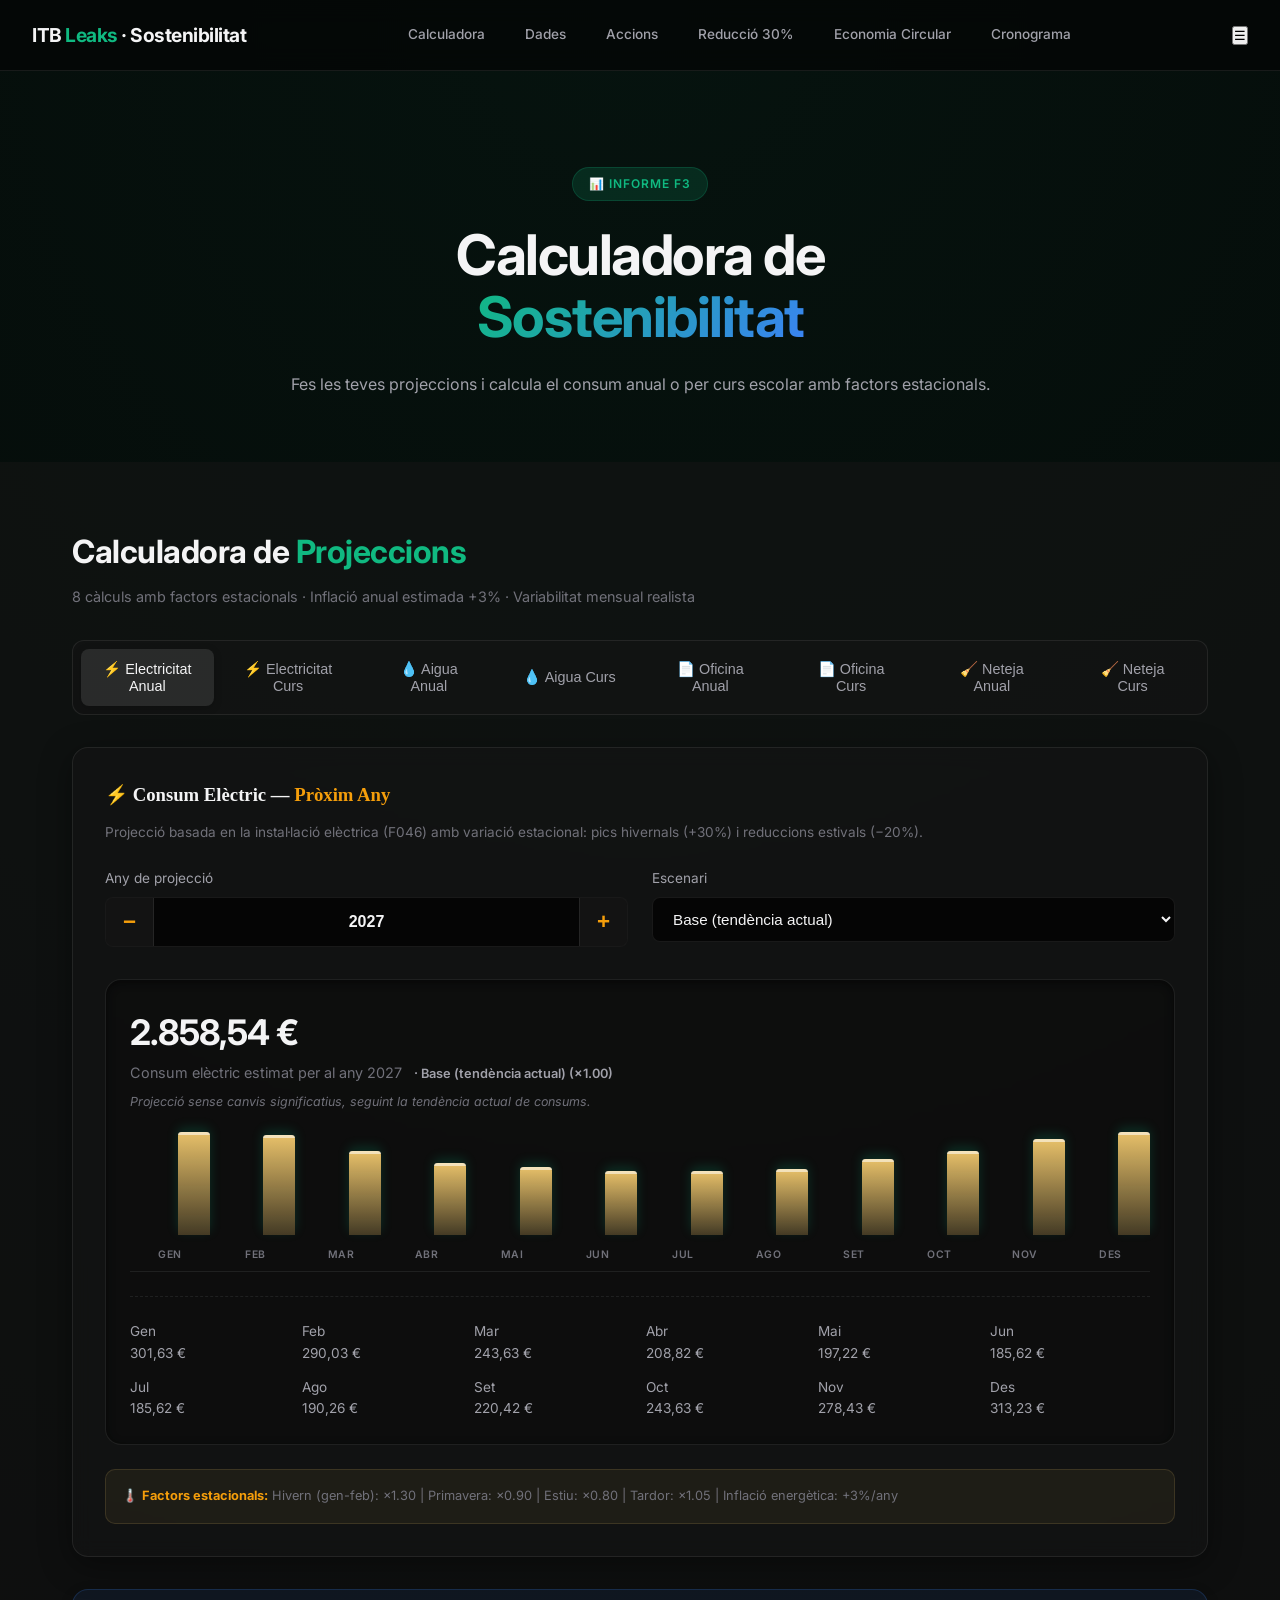
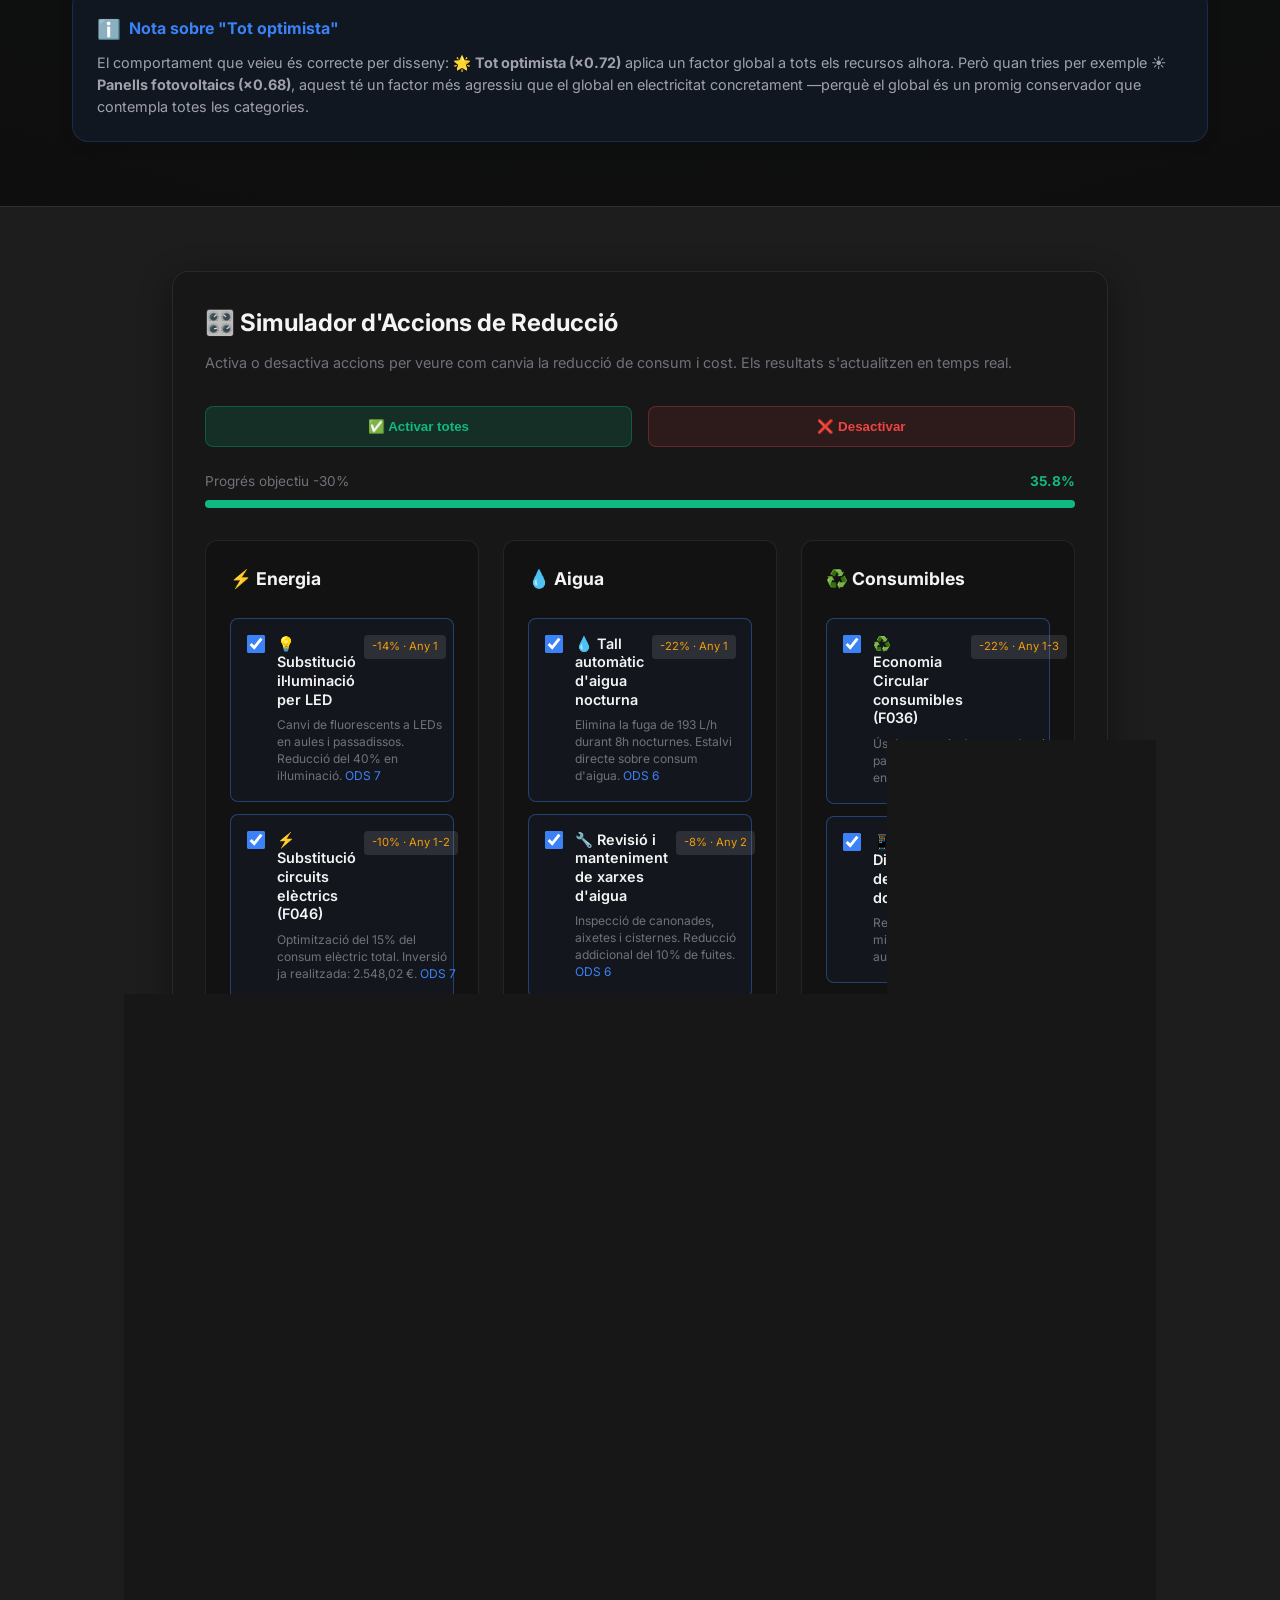
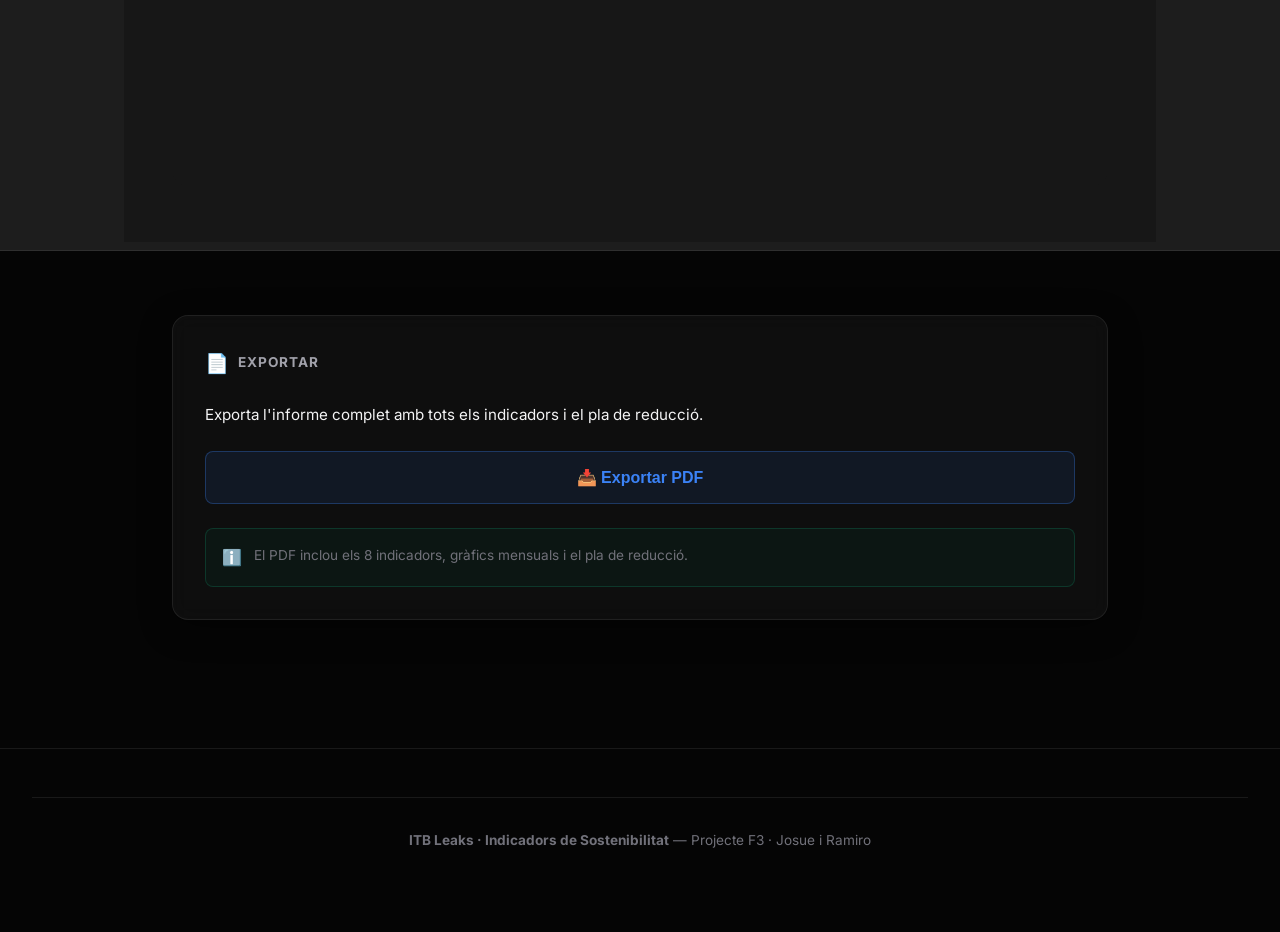
==== commit 30deabf0: "Millores 1.1" ====
--- a/html/index.html
+++ b/html/index.html
@@ -421,16 +421,16 @@
           </p>
 
           <div
-            style="display: flex; justify-content: space-between; align-items: center; flex-wrap: wrap; gap: 1rem; margin-bottom: 2rem;">
-            <div style="display: flex; gap: 1rem;">
+            style="display: flex; justify-content: space-between; align-items: center; flex-wrap: wrap; gap: 1.5rem; margin-bottom: 2rem;">
+            <div style="display: flex; flex-wrap: wrap; gap: 1rem; width: 100%;">
               <button id="btn-activate-all"
-                style="background: rgba(16, 185, 129, 0.15); color: var(--c-green); border: 1px solid rgba(16, 185, 129, 0.3); padding: 0.5rem 1rem; border-radius: 8px; font-weight: 600; cursor: pointer; transition: var(--transition);">✅
+                style="flex: 1; min-width: 140px; background: rgba(16, 185, 129, 0.15); color: var(--c-green); border: 1px solid rgba(16, 185, 129, 0.3); padding: 0.75rem 1rem; border-radius: 8px; font-weight: 600; cursor: pointer; transition: var(--transition);">✅
                 Activar totes</button>
               <button id="btn-deactivate-all"
-                style="background: rgba(239, 68, 68, 0.1); color: var(--c-red); border: 1px solid rgba(239, 68, 68, 0.3); padding: 0.5rem 1rem; border-radius: 8px; font-weight: 600; cursor: pointer; transition: var(--transition);">❌
-                Desactivar totes</button>
-            </div>
-            <div style="flex: 1; max-width: 400px; display: flex; flex-direction: column; gap: 0.5rem;">
+                style="flex: 1; min-width: 140px; background: rgba(239, 68, 68, 0.1); color: var(--c-red); border: 1px solid rgba(239, 68, 68, 0.3); padding: 0.75rem 1rem; border-radius: 8px; font-weight: 600; cursor: pointer; transition: var(--transition);">❌
+                Desactivar</button>
+            </div>
+            <div style="flex: 1; min-width: 100%; display: flex; flex-direction: column; gap: 0.5rem;">
               <div style="display: flex; justify-content: space-between; font-size: 0.85rem;">
                 <span style="color: var(--c-muted);">Progrés objectiu -30%</span>
                 <span id="sim-progress-text" style="color: var(--c-blue); font-weight: 700;">0.0%</span>
@@ -442,7 +442,7 @@
             </div>
           </div>
 
-          <div style="display: grid; grid-template-columns: repeat(auto-fit, minmax(300px, 1fr)); gap: 1.5rem;">
+          <div style="display: grid; grid-template-columns: repeat(auto-fit, minmax(240px, 1fr)); gap: 1.5rem;">
             <!-- Energia -->
             <div
               style="background: rgba(0,0,0,0.2); border: 1px solid var(--c-border); border-radius: 12px; padding: 1.5rem;">
@@ -515,51 +515,7 @@
         </div>
       </div>
 
-      <!-- CIRCULAR ACTION PLAN -->
-      <div class="card fade-up" style="display: flex; flex-direction: column;">
-        <h3
-          style="color: var(--c-text); font-size: 0.85rem; text-transform: uppercase; letter-spacing: 1px; margin-bottom: 1.5rem; display: flex; align-items: center; gap: 0.5rem;">
-          <span style="color: var(--c-green); font-size: 1.2rem;">♻️</span> PLA D'ACCIÓ CIRCULAR
-        </h3>
-        <p style="font-size: 0.95rem; color: var(--c-muted); margin-bottom: 1.5rem;">
-          Activa les millores projectades a 3 anys per veure l'estalvi real respecte al consum base.
-        </p>
-        <button id="btn-toggle-plan"
-          style="background: rgba(16, 185, 129, 0.1); border: 1px solid var(--c-green); color: var(--c-green); padding: 1rem; border-radius: 8px; font-weight: 600; cursor: pointer; transition: var(--transition); display: flex; align-items: center; justify-content: center; gap: 0.5rem; margin-bottom: 1.5rem; width: 100%; font-size: 1rem;">
-          ✓ Pla Activat (-30%)
-        </button>
-        <div
-          style="background: rgba(16, 185, 129, 0.05); border: 1px solid rgba(16, 185, 129, 0.2); border-radius: 8px; padding: 1.25rem;">
-          <h4 style="color: var(--c-green); font-size: 0.95rem; margin-bottom: 1rem;">Estalvi anual estimat amb el pla
-            del -30%:</h4>
-          <div style="display: flex; flex-direction: column; gap: 0.5rem; font-size: 0.9rem; color: var(--c-white);">
-            <div>⚡ <strong style="color: var(--c-green);">29.638 kWh</strong> <span style="color: var(--c-muted);">menys
-                d'electricitat</span></div>
-            <div>💧 <strong style="color: var(--c-blue);">86.344 L</strong> <span style="color: var(--c-muted);">menys
-                d'aigua</span></div>
-            <div>📄 <strong style="color: var(--c-green);">84</strong> <span style="color: var(--c-muted);">paquets de
-                paper A4 menys</span></div>
-            <div>🧼 <strong style="color: var(--c-green);">380</strong> <span style="color: var(--c-muted);">rotlles de
-                paper de neteja menys</span></div>
-          </div>
-        </div>
-      </div>
-
-    </div>
-  </section>
-
-
-  <section id="cronograma" style="padding:4rem 2rem;background:var(--c-bg)">
-    <div class="container">
-      <div class="fade-up">
-        <div class="section-title">Cronograma de <span>Millores</span></div>
-        <p class="section-sub" style="margin-bottom:2.5rem">Full de ruta per implementar les millores d'estalvi per
-          ordre d'impacte i inversió</p>
-      </div>
-      <div class="timeline fade-up" id="timeline-container">
-        <!-- generat per JS -->
-      </div>
-    </div>
+  </div>
   </section>
 
   <footer>
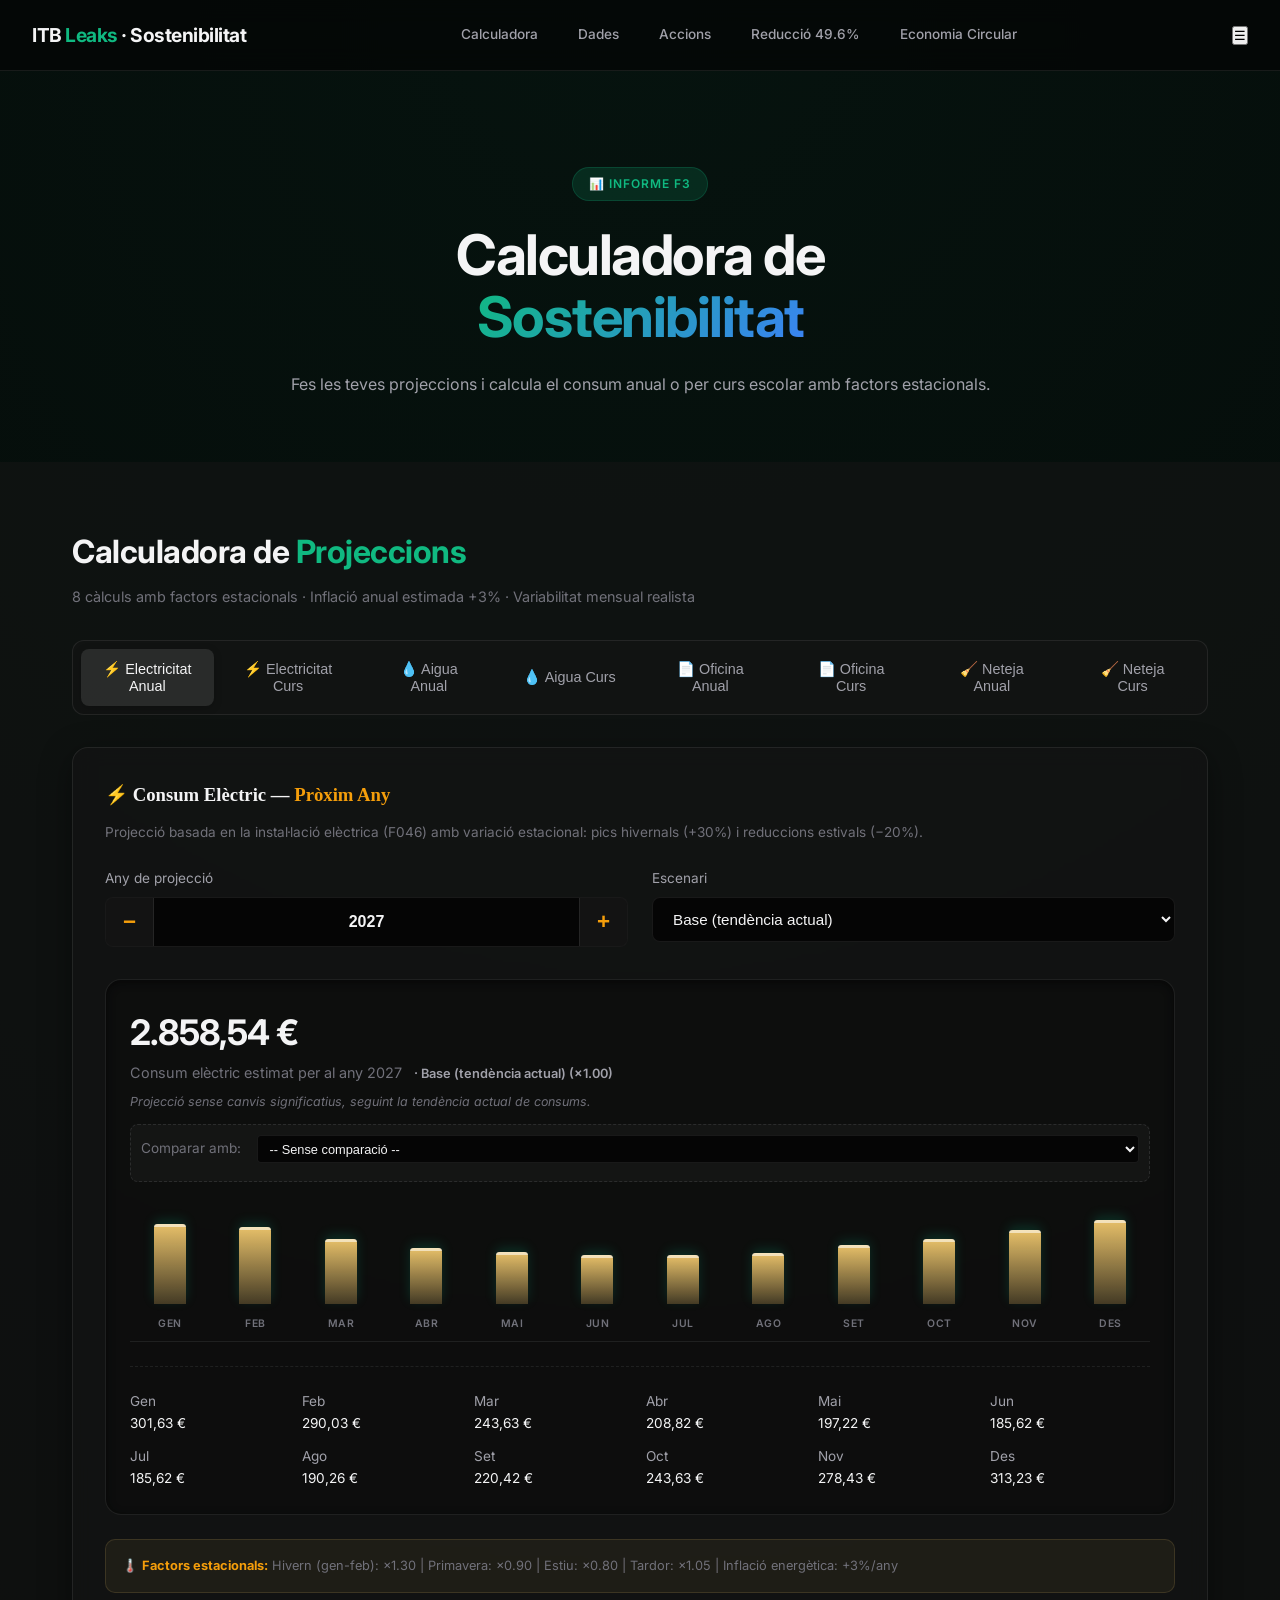
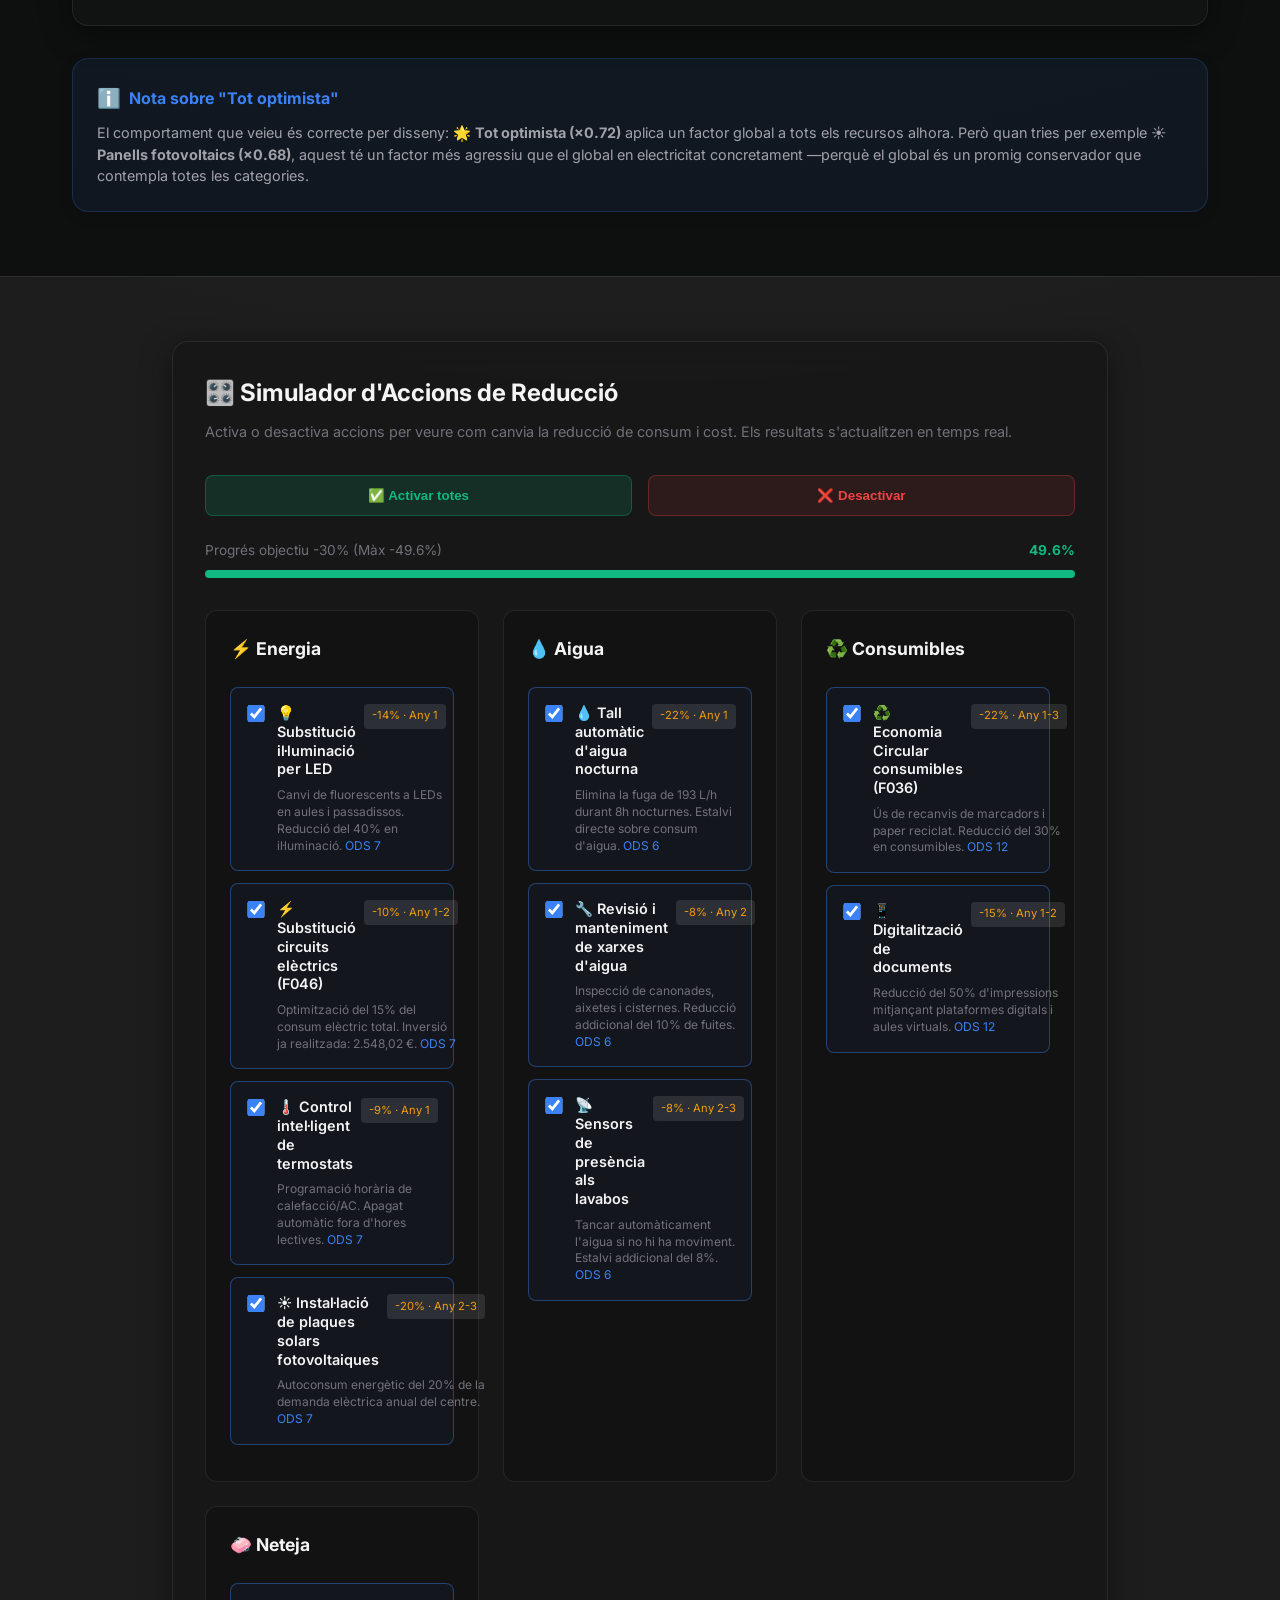
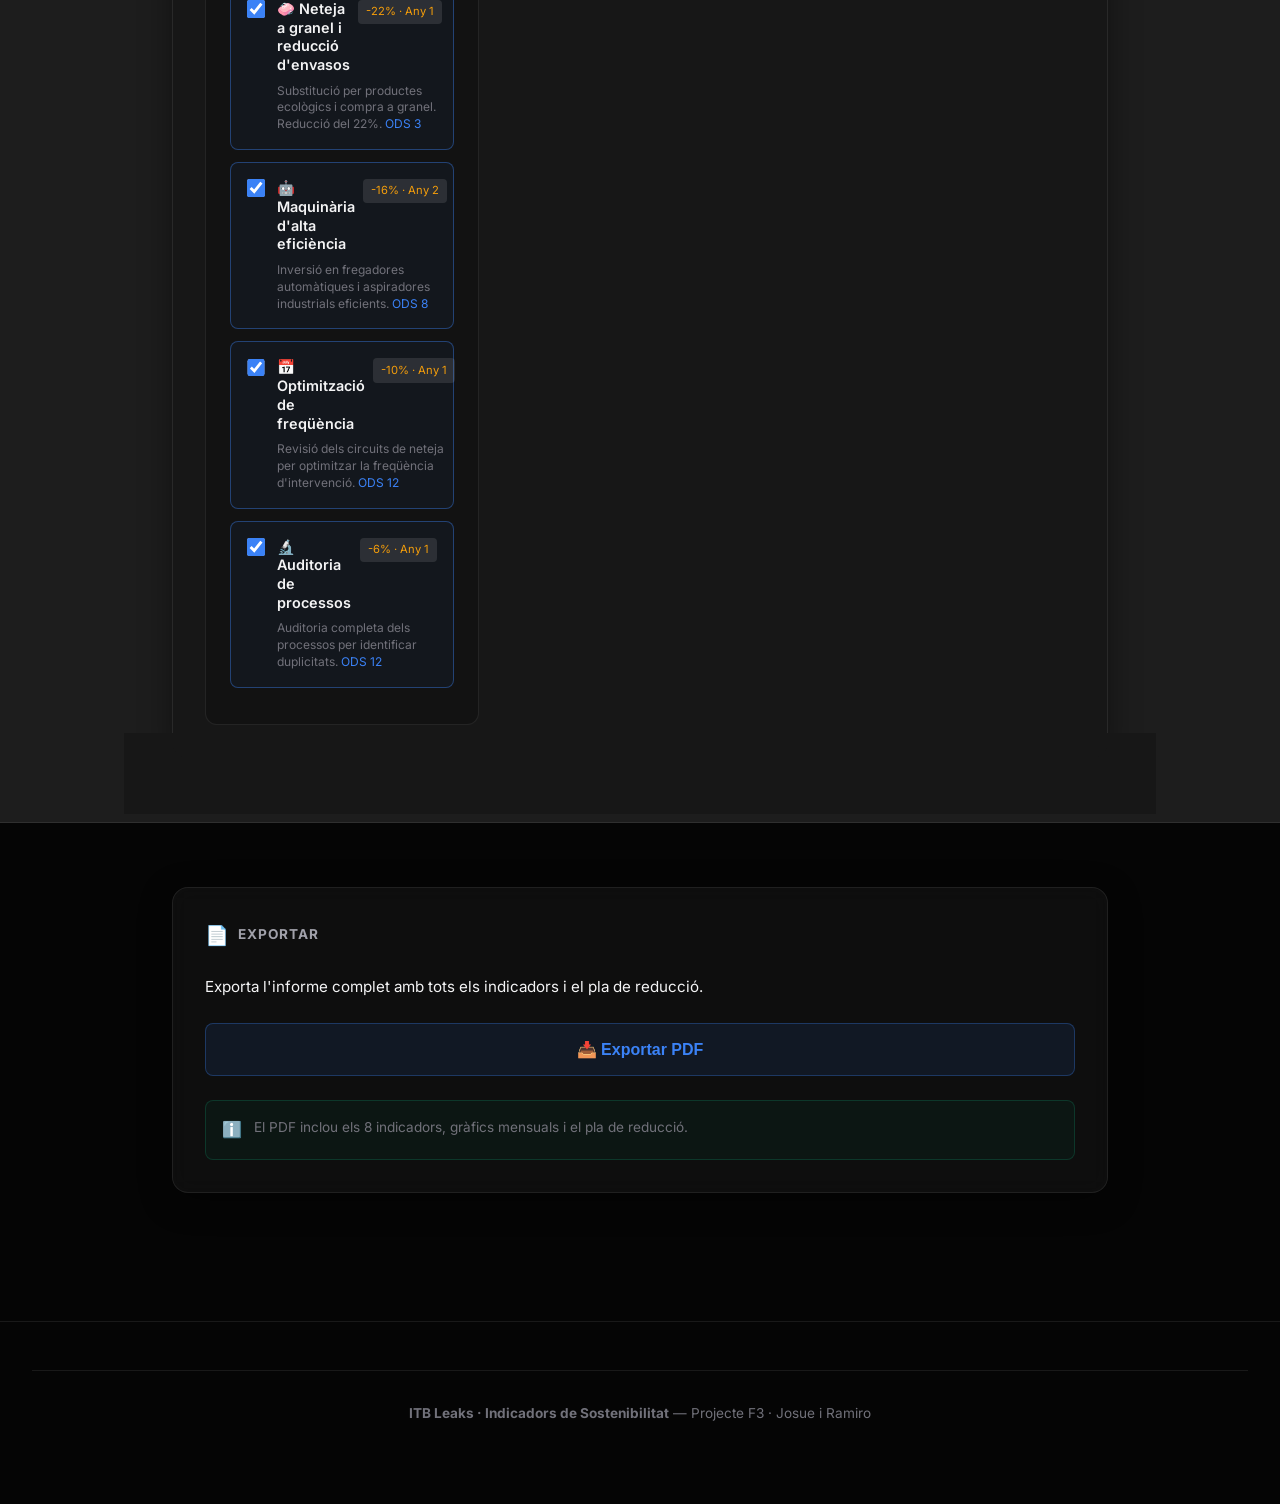
==== commit 26eced59: "Millores 1.2" ====
--- a/html/index.html
+++ b/html/index.html
@@ -18,9 +18,8 @@
         <a href="index.html" class="active">Calculadora</a>
         <a href="dades.html">Dades</a>
         <a href="accions.html">Accions</a>
-        <a href="reduccio.html">Reducció 30%</a>
+        <a href="reduccio.html">Reducció 49.6%</a>
         <a href="circular.html">Economia Circular</a>
-        <a href="#cronograma">Cronograma</a>
       </nav>
       <button class="nav-mobile-btn">☰</button>
     </div>
@@ -432,7 +431,7 @@
             </div>
             <div style="flex: 1; min-width: 100%; display: flex; flex-direction: column; gap: 0.5rem;">
               <div style="display: flex; justify-content: space-between; font-size: 0.85rem;">
-                <span style="color: var(--c-muted);">Progrés objectiu -30%</span>
+                <span style="color: var(--c-muted);">Progrés objectiu -30% (Màx -49.6%)</span>
                 <span id="sim-progress-text" style="color: var(--c-blue); font-weight: 700;">0.0%</span>
               </div>
               <div style="height: 8px; background: var(--c-bg); border-radius: 4px; overflow: hidden;">
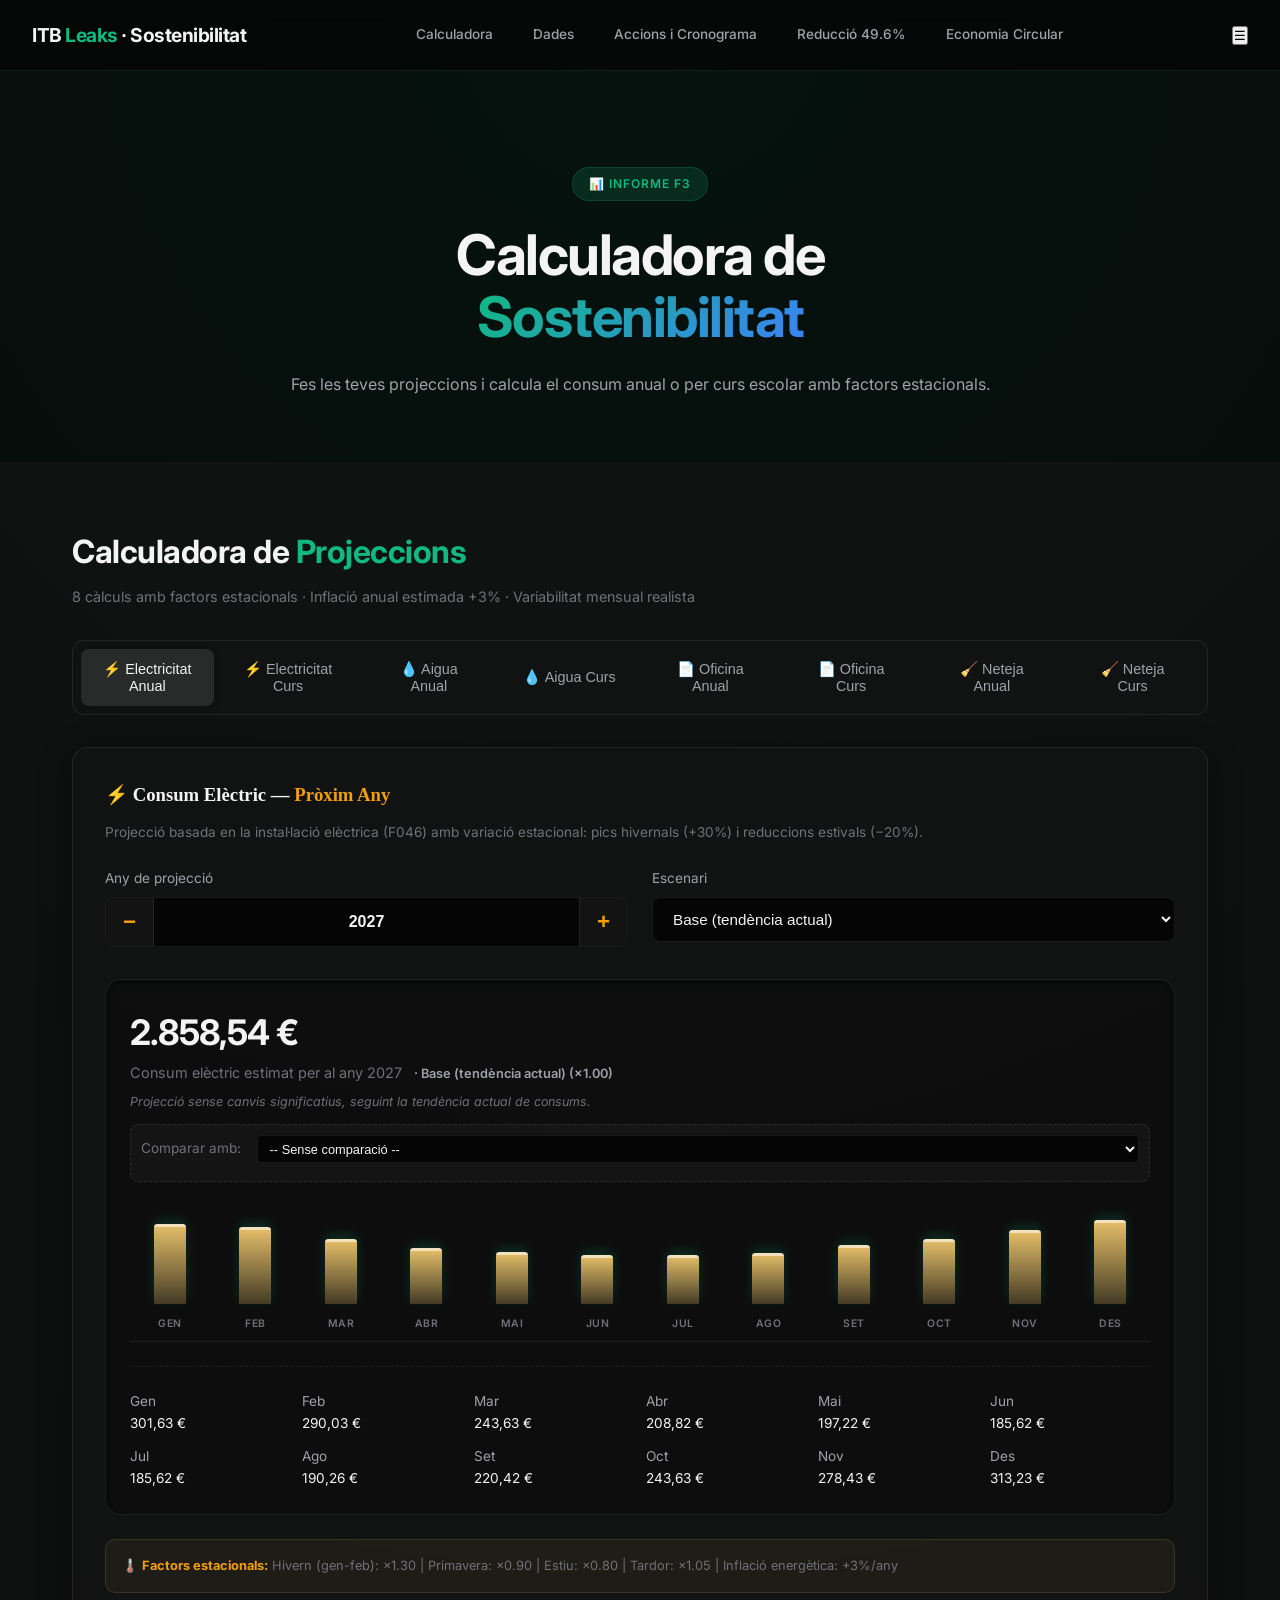
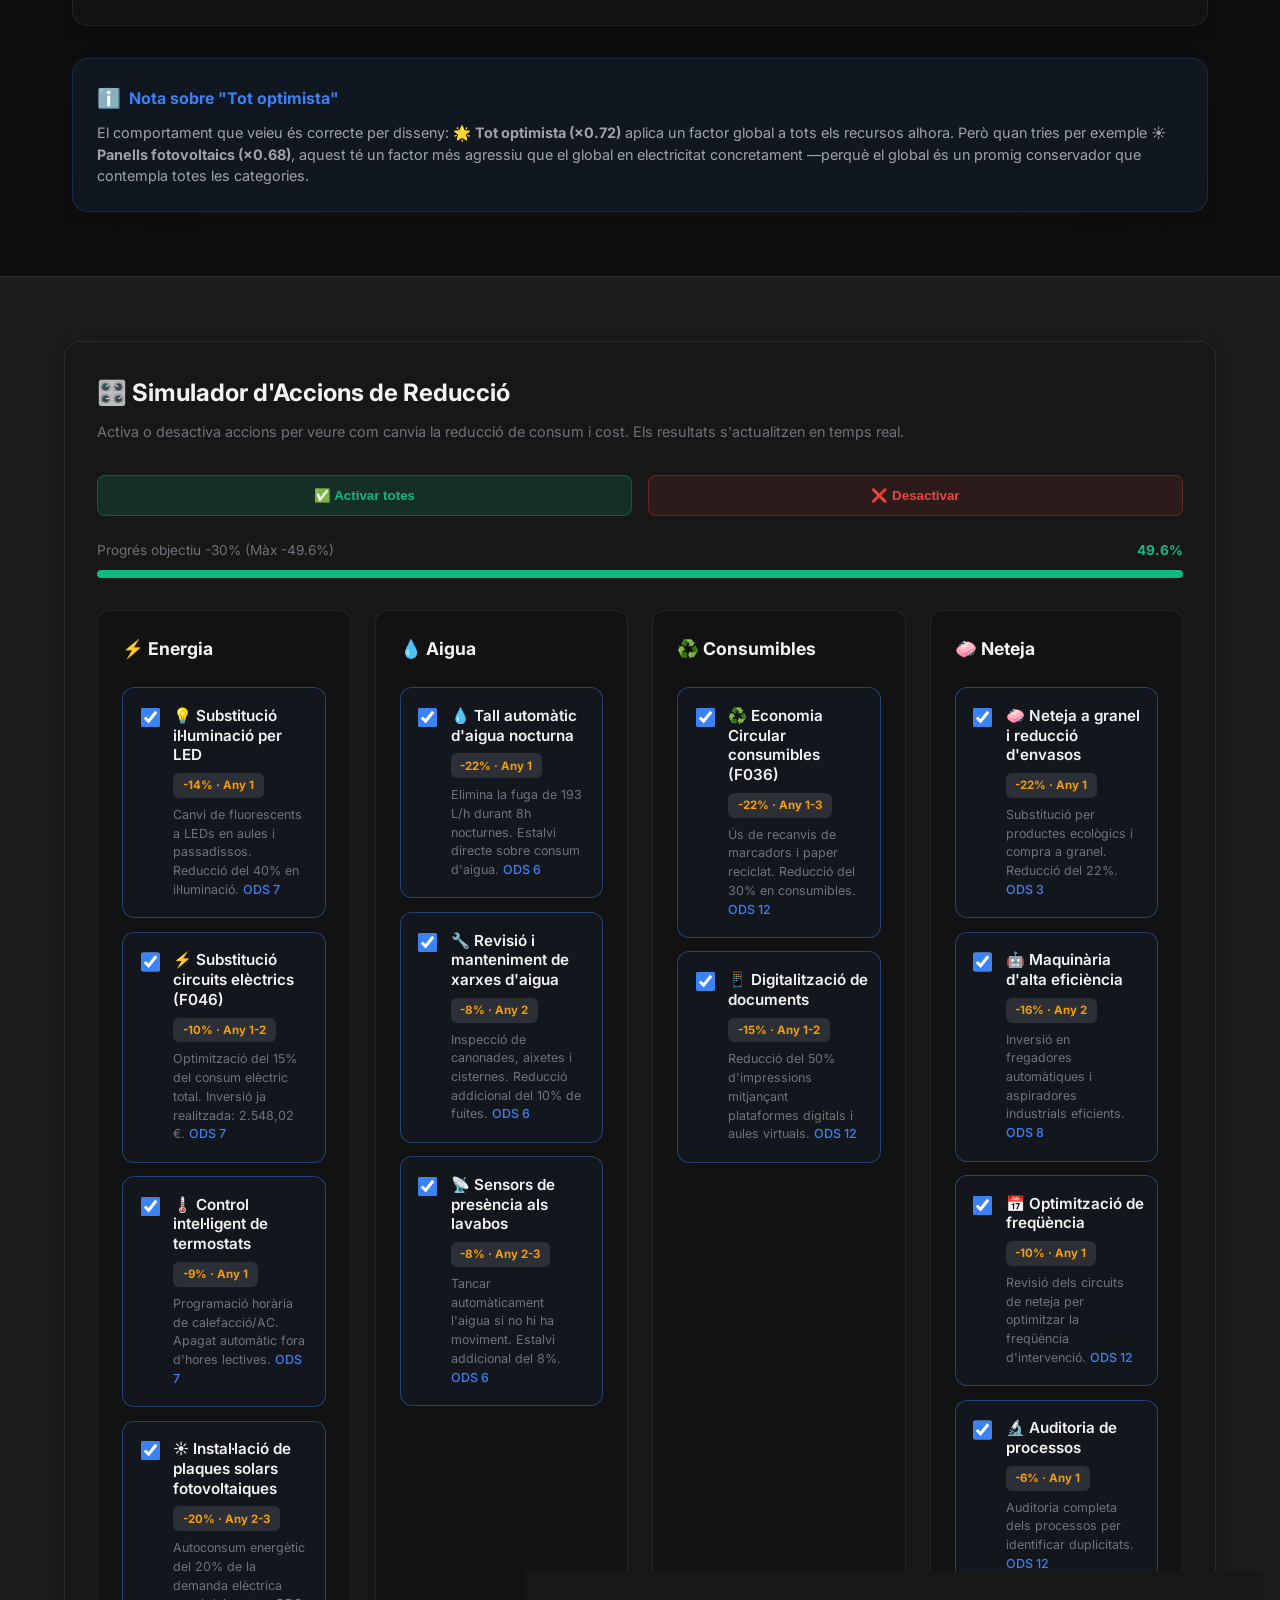
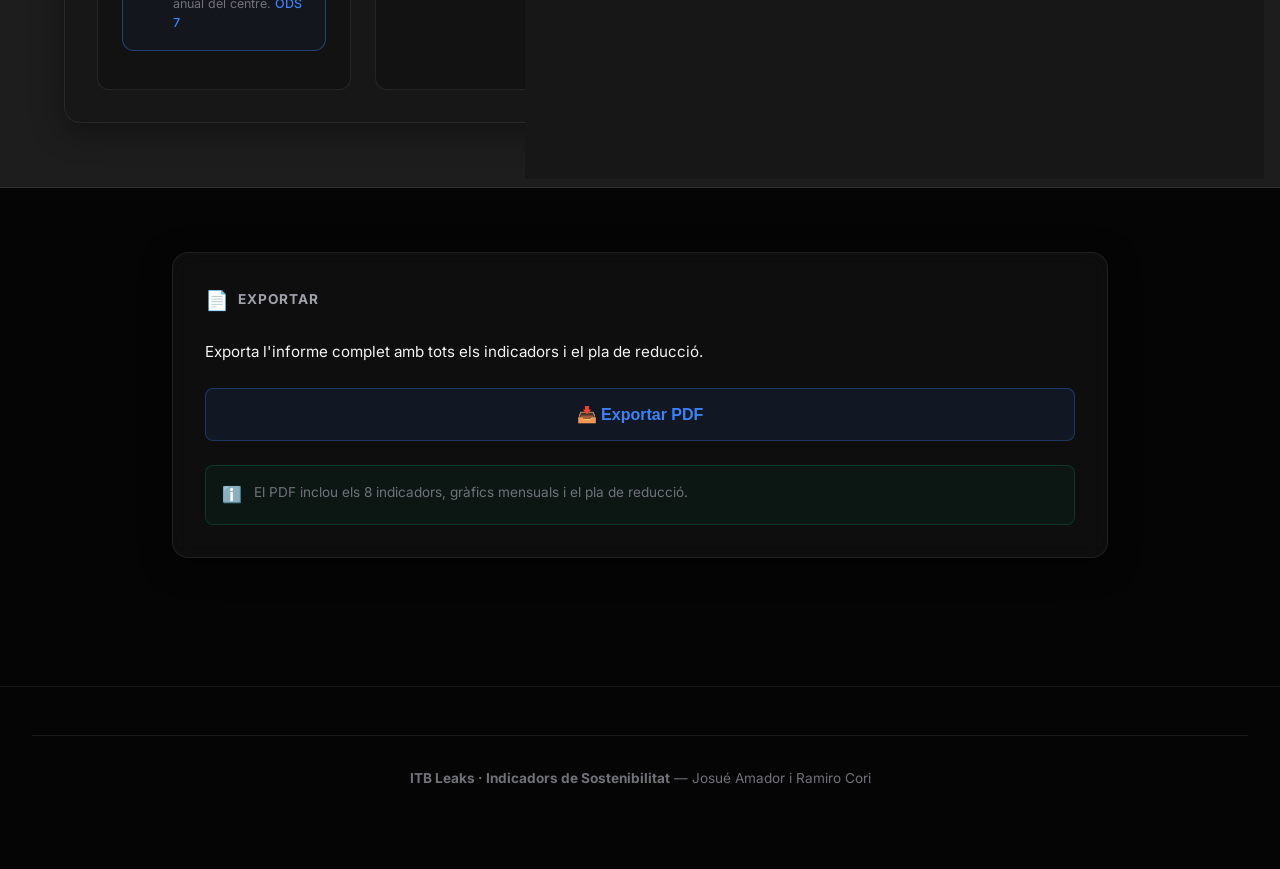
==== commit 12330c6a: "Millores 1.3" ====
--- a/html/index.html
+++ b/html/index.html
@@ -17,7 +17,7 @@
       <nav class="nav-links">
         <a href="index.html" class="active">Calculadora</a>
         <a href="dades.html">Dades</a>
-        <a href="accions.html">Accions</a>
+        <a href="accions.html">Accions i Cronograma</a>
         <a href="reduccio.html">Reducció 49.6%</a>
         <a href="circular.html">Economia Circular</a>
       </nav>
@@ -407,7 +407,7 @@
   <!-- SIMULADOR D'ACCIONS DE REDUCCIÓ -->
   <section id="simulador-accions"
     style="padding:4rem 2rem;background:var(--c-surface2); border-top: 1px solid var(--c-border); border-bottom: 1px solid var(--c-border);">
-    <div class="container" style="max-width: 1000px;">
+    <div class="container" style="max-width: 1300px;">
       <div class="fade-up">
         <div class="card" style="padding: 2rem;">
           <h2
@@ -514,12 +514,12 @@
         </div>
       </div>
 
-  </div>
+    </div>
   </section>
 
   <footer>
     <p style="text-align:center;padding:2rem;color:var(--c-muted);border-top:1px solid var(--c-border)">
-      <strong>ITB Leaks · Indicadors de Sostenibilitat</strong> — Projecte F3 · Josue i Ramiro
+      <strong>ITB Leaks · Indicadors de Sostenibilitat</strong> — Josué Amador i Ramiro Cori
     </p>
   </footer>
 
--- a/css/styles.css
+++ b/css/styles.css
@@ -7,27 +7,36 @@
 @import url('https://fonts.googleapis.com/css2?family=Inter:wght@300;400;500;600;700&display=swap');
 
 :root {
-  --c-bg:        #050505;
-  --c-surface:   rgba(20, 20, 20, 0.6);
-  --c-surface2:  rgba(35, 35, 35, 0.8);
-  --c-border:    rgba(255, 255, 255, 0.08);
-  --c-green:     #10b981;
+  --c-bg: #050505;
+  --c-surface: rgba(20, 20, 20, 0.6);
+  --c-surface2: rgba(35, 35, 35, 0.8);
+  --c-border: rgba(255, 255, 255, 0.08);
+  --c-green: #10b981;
   --c-green-dim: rgba(16, 185, 129, 0.15);
-  --c-gold:      #f59e0b;
-  --c-blue:      #3b82f6;
-  --c-red:       #ef4444;
-  --c-text:      #a1a1aa;
-  --c-muted:     #71717a;
-  --c-white:     #f4f4f5;
-  --radius:      16px;
-  --radius-lg:   24px;
-  --shadow:      0 8px 32px rgba(0, 0, 0, 0.4);
-  --glow:        0 0 20px rgba(16, 185, 129, 0.15);
-  --transition:  0.3s cubic-bezier(0.4, 0, 0.2, 1);
-}
-
-*, *::before, *::after { box-sizing: border-box; margin: 0; padding: 0; }
-html { scroll-behavior: smooth; }
+  --c-gold: #f59e0b;
+  --c-blue: #3b82f6;
+  --c-red: #ef4444;
+  --c-text: #a1a1aa;
+  --c-muted: #71717a;
+  --c-white: #f4f4f5;
+  --radius: 16px;
+  --radius-lg: 24px;
+  --shadow: 0 8px 32px rgba(0, 0, 0, 0.4);
+  --glow: 0 0 20px rgba(16, 185, 129, 0.15);
+  --transition: 0.3s cubic-bezier(0.4, 0, 0.2, 1);
+}
+
+*,
+*::before,
+*::after {
+  box-sizing: border-box;
+  margin: 0;
+  padding: 0;
+}
+
+html {
+  scroll-behavior: smooth;
+}
 
 body {
   font-family: 'Inter', sans-serif;
@@ -70,7 +79,10 @@
   text-decoration: none;
   letter-spacing: -0.5px;
 }
-.logo span { color: var(--c-green); }
+
+.logo span {
+  color: var(--c-green);
+}
 
 nav.nav-links {
   display: flex;
@@ -155,9 +167,12 @@
   letter-spacing: -0.5px;
 }
 
-.section-title span { color: var(--c-green); }
-
-.card, .kpi-card {
+.section-title span {
+  color: var(--c-green);
+}
+
+.card,
+.kpi-card {
   background: var(--c-surface);
   border: 1px solid var(--c-border);
   border-radius: var(--radius);
@@ -168,7 +183,8 @@
   transition: var(--transition);
 }
 
-.card:hover, .kpi-card:hover {
+.card:hover,
+.kpi-card:hover {
   border-color: rgba(255, 255, 255, 0.15);
   transform: translateY(-2px);
 }
@@ -209,8 +225,15 @@
   background: var(--c-surface2);
 }
 
-.trend-up   { color: var(--c-red);   background: rgba(239, 68, 68, 0.1); }
-.trend-down { color: var(--c-green); background: var(--c-green-dim); }
+.trend-up {
+  color: var(--c-red);
+  background: rgba(239, 68, 68, 0.1);
+}
+
+.trend-down {
+  color: var(--c-green);
+  background: var(--c-green-dim);
+}
 
 /* ============================================================
    CALCULADORA TABS & FORMS
@@ -240,12 +263,14 @@
   text-align: center;
 }
 
-.calc-tab:hover { color: var(--c-white); }
+.calc-tab:hover {
+  color: var(--c-white);
+}
 
 .calc-tab.active {
   background: rgba(255, 255, 255, 0.1);
   color: var(--c-white);
-  box-shadow: 0 2px 8px rgba(0,0,0,0.2);
+  box-shadow: 0 2px 8px rgba(0, 0, 0, 0.2);
 }
 
 .calc-form {
@@ -353,8 +378,15 @@
 }
 
 @keyframes fadeIn {
-  from { opacity: 0; transform: translateY(10px); }
-  to   { opacity: 1; transform: translateY(0); }
+  from {
+    opacity: 0;
+    transform: translateY(10px);
+  }
+
+  to {
+    opacity: 1;
+    transform: translateY(0);
+  }
 }
 
 /* ============================================================
@@ -407,9 +439,12 @@
 /* Contenedor principal del gráfico */
 .bar-chart,
 .monthly-chart {
-  display: flex;              /* fila horizontal */
-  flex-direction: row;        /* explícito para no heredar column */
-  align-items: flex-end;      /* barras crecen hacia arriba */
+  display: flex;
+  /* fila horizontal */
+  flex-direction: row;
+  /* explícito para no heredar column */
+  align-items: flex-end;
+  /* barras crecen hacia arriba */
   justify-content: space-between;
   height: 140px;
   gap: 6px;
@@ -417,7 +452,8 @@
   padding-bottom: 0.5rem;
   border-bottom: 1px solid var(--c-border);
   width: 100%;
-  overflow: visible;          /* que no corte barras altas */
+  overflow: visible;
+  /* que no corte barras altas */
   position: relative;
 }
 
@@ -428,15 +464,18 @@
   flex-direction: column;
   justify-content: flex-end;
   align-items: center;
-  height: 100%;               /* ocupa todo el alto del contenedor */
-  min-width: 0;               /* permite encoger en pantallas pequeñas */
+  height: 100%;
+  /* ocupa todo el alto del contenedor */
+  min-width: 0;
+  /* permite encoger en pantallas pequeñas */
 }
 
 /* La barra en sí */
 .bar {
   width: 100%;
   max-width: 32px;
-  min-height: 4px;            /* FIX: siempre visible aunque el valor sea 0 */
+  min-height: 4px;
+  /* FIX: siempre visible aunque el valor sea 0 */
   /* FIX: si el JS pone el alto inline (height: Xpx), este background
      se ve. Si el JS usa background-color inline, este queda como fallback. */
   background: linear-gradient(180deg, var(--c-green) 0%, rgba(16, 185, 129, 0.25) 100%);
@@ -468,7 +507,8 @@
   text-transform: uppercase;
   letter-spacing: 0.5px;
   font-weight: 600;
-  white-space: nowrap;        /* evita saltos de línea en etiquetas cortas */
+  white-space: nowrap;
+  /* evita saltos de línea en etiquetas cortas */
   text-align: center;
 }
 
@@ -478,7 +518,8 @@
 ============================================================ */
 .monthly-grid {
   display: grid;
-  grid-template-columns: repeat(3, 1fr);   /* 3 columnas: Gen/Feb/Mar ... */
+  grid-template-columns: repeat(3, 1fr);
+  /* 3 columnas: Gen/Feb/Mar ... */
   gap: 0.75rem 1.5rem;
   margin-top: 1.5rem;
   font-size: 0.875rem;
@@ -515,20 +556,69 @@
 }
 
 .badge-green {
-  background: var(--c-green-dim);
+  background: rgba(16, 185, 129, 0.1);
   color: var(--c-green);
   border: 1px solid rgba(16, 185, 129, 0.3);
 }
 
+.badge-blue {
+  background: rgba(59, 130, 246, 0.1);
+  color: var(--c-blue);
+  border: 1px solid rgba(59, 130, 246, 0.3);
+}
+
+.badge-gold {
+  background: rgba(245, 158, 11, 0.1);
+  color: var(--c-gold);
+  border: 1px solid rgba(245, 158, 11, 0.3);
+}
+
+.badge-red {
+  background: rgba(239, 68, 68, 0.1);
+  color: var(--c-red);
+  border: 1px solid rgba(239, 68, 68, 0.3);
+}
+
 /* ============================================================
    RESPONSIVE
 ============================================================ */
 @media (max-width: 768px) {
-  .hero h1        { font-size: 2.5rem; }
-  .calc-form      { grid-template-columns: 1fr; }
-  .calc-tabs      { flex-direction: column; }
-  .calc-tab       { width: 100%; }
-  .monthly-grid   { grid-template-columns: repeat(2, 1fr); }
+  .hero h1 {
+    font-size: 2.2rem;
+  }
+
+  .calc-form {
+    grid-template-columns: 1fr;
+  }
+
+  .calc-tabs {
+    flex-direction: row;
+    overflow-x: auto;
+    padding: 0.25rem;
+  }
+
+  .calc-tab {
+    min-width: 120px;
+    font-size: 0.8rem;
+    padding: 0.6rem;
+  }
+
+  .monthly-grid {
+    grid-template-columns: repeat(2, 1fr);
+    gap: 1rem;
+  }
+
+  .dashboard-grid {
+    grid-template-columns: 1fr;
+  }
+
+  .container {
+    padding: 0 1rem;
+  }
+
+  .section {
+    padding: 3rem 0;
+  }
 
   nav.nav-links {
     display: none;
@@ -537,17 +627,85 @@
     top: 70px;
     left: 0;
     width: 100%;
-    background: rgba(5, 5, 5, 0.95);
-    backdrop-filter: blur(10px);
+    background: rgba(5, 5, 5, 0.98);
+    backdrop-filter: blur(20px);
     border-bottom: 1px solid var(--c-border);
+    padding: 1.5rem;
+    gap: 0.75rem;
+  }
+
+  nav.nav-links.show {
+    display: flex;
+  }
+
+  nav a {
+    width: 100%;
+    text-align: center;
+    padding: 0.75rem;
+    font-size: 1rem;
+  }
+
+  .bar-chart,
+  .monthly-chart {
+    height: 120px;
+    gap: 4px;
+  }
+
+  .bar {
+    max-width: 18px;
+  }
+
+  .bar-lbl {
+    font-size: 0.55rem;
+    transform: rotate(-45deg);
+    margin-top: 1rem;
+  }
+
+  .result-main {
+    font-size: 1.8rem;
+  }
+
+  /* Table mobile tweaks */
+  td,
+  th {
+    padding: 0.6rem 0.5rem !important;
+    font-size: 0.75rem !important;
+  }
+
+  /* Simulator mobile tweaks */
+  #simulador-accions .container {
+    padding: 0 0.5rem;
+  }
+
+  .sim-actions {
+    display: flex;
+    flex-direction: column;
+    gap: 0.75rem;
+  }
+
+  .sim-action-card {
+    padding: 0.75rem !important;
+  }
+}
+
+@media (max-width: 480px) {
+  .hero h1 {
+    font-size: 1.8rem;
+  }
+
+  .monthly-grid {
+    grid-template-columns: 1fr;
+  }
+
+  .tl-summary {
     padding: 1rem;
-  }
-
-  nav.nav-links.show { display: flex; }
-
-  /* Barras un poco más anchas en móvil */
-  .bar { max-width: 20px; }
-  .bar-lbl { font-size: 0.6rem; letter-spacing: 0; }
+    flex-direction: column;
+    align-items: flex-start;
+  }
+
+  .tl-summary-divider {
+    display: none;
+  }
 }
 
 
@@ -566,13 +724,19 @@
   flex-wrap: wrap;
   align-items: center;
   gap: 1.5rem;
-  background: rgba(16,185,129,0.07);
-  border: 1px solid rgba(16,185,129,0.25);
+  background: rgba(16, 185, 129, 0.07);
+  border: 1px solid rgba(16, 185, 129, 0.25);
   border-radius: 14px;
   padding: 1.25rem 1.75rem;
   margin-bottom: 3rem;
 }
-.tl-summary-stat { display: flex; flex-direction: column; gap: 0.2rem; }
+
+.tl-summary-stat {
+  display: flex;
+  flex-direction: column;
+  gap: 0.2rem;
+}
+
 .tl-summary-stat-label {
   font-size: 0.7rem;
   text-transform: uppercase;
@@ -580,6 +744,7 @@
   color: var(--c-green);
   font-weight: 600;
 }
+
 .tl-summary-stat-val {
   font-size: 1.9rem;
   font-weight: 700;
@@ -587,14 +752,24 @@
   letter-spacing: -1px;
   line-height: 1;
 }
-.tl-summary-stat-val span { font-size: 0.9rem; color: var(--c-green); }
+
+.tl-summary-stat-val span {
+  font-size: 0.9rem;
+  color: var(--c-green);
+}
+
 .tl-summary-divider {
   width: 1px;
   height: 40px;
   background: var(--c-border);
   flex-shrink: 0;
 }
-.tl-summary-progress { flex: 1; min-width: 160px; }
+
+.tl-summary-progress {
+  flex: 1;
+  min-width: 160px;
+}
+
 .tl-summary-progress-label {
   font-size: 0.7rem;
   text-transform: uppercase;
@@ -603,12 +778,14 @@
   font-weight: 600;
   margin-bottom: 0.5rem;
 }
+
 .tl-progress-track {
   height: 8px;
   background: var(--c-surface2);
   border-radius: 4px;
   overflow: hidden;
 }
+
 .tl-progress-fill {
   height: 100%;
   width: 0%;
@@ -616,6 +793,7 @@
   border-radius: 4px;
   transition: width 1.2s ease 0.3s;
 }
+
 .tl-progress-hint {
   font-size: 0.72rem;
   color: var(--c-muted);
@@ -629,12 +807,14 @@
   margin-bottom: 2rem;
   padding-bottom: 0.5rem;
 }
+
 .tl-ruler {
   min-width: 700px;
   display: flex;
   flex-direction: column;
   gap: 0;
 }
+
 .tl-ruler-months {
   display: grid;
   grid-template-columns: repeat(36, 1fr);
@@ -643,6 +823,7 @@
   padding-bottom: 0.4rem;
   margin-bottom: 0.5rem;
 }
+
 .tl-ruler-month {
   text-align: center;
   font-size: 0.6rem;
@@ -652,6 +833,7 @@
   white-space: nowrap;
   overflow: hidden;
 }
+
 .tl-ruler-month.quarter-start {
   color: var(--c-text);
   font-weight: 700;
@@ -666,12 +848,14 @@
   gap: 0.5rem;
   margin-bottom: 2.5rem;
 }
+
 .tl-gantt-row {
   display: grid;
   grid-template-columns: repeat(36, 1fr);
   height: 28px;
   position: relative;
 }
+
 .tl-gantt-bar {
   position: absolute;
   height: 100%;
@@ -685,11 +869,15 @@
   white-space: nowrap;
   overflow: hidden;
   text-overflow: ellipsis;
-  box-shadow: 0 2px 8px rgba(0,0,0,0.3);
+  box-shadow: 0 2px 8px rgba(0, 0, 0, 0.3);
 }
 
 /* ── Fases verticals (targetes d'accions) ─────────────────── */
-.tl-phases { display: flex; flex-direction: column; gap: 2.5rem; }
+.tl-phases {
+  display: flex;
+  flex-direction: column;
+  gap: 2.5rem;
+}
 
 .tl-phase-block {
   border-left: 3px solid var(--phase-color, var(--c-green));
@@ -721,7 +909,7 @@
   width: 40px;
   height: 40px;
   border-radius: 10px;
-  background: rgba(0,0,0,0.3);
+  background: rgba(0, 0, 0, 0.3);
   border: 1px solid var(--phase-color, var(--c-green));
   display: flex;
   align-items: center;
@@ -757,8 +945,8 @@
 }
 
 .tl-card {
-  background: rgba(0,0,0,0.25);
-  border: 1px solid rgba(255,255,255,0.07);
+  background: rgba(0, 0, 0, 0.25);
+  border: 1px solid rgba(255, 255, 255, 0.07);
   border-top: 2px solid var(--phase-color, var(--c-green));
   border-radius: 10px;
   padding: 0.9rem 1rem;
@@ -767,7 +955,12 @@
   gap: 0.65rem;
 }
 
-.tl-card-icon { font-size: 1.2rem; line-height: 1; flex-shrink: 0; margin-top: 1px; }
+.tl-card-icon {
+  font-size: 1.2rem;
+  line-height: 1;
+  flex-shrink: 0;
+  margin-top: 1px;
+}
 
 .tl-card-label {
   font-size: 0.82rem;
@@ -793,19 +986,35 @@
 .tl-card-month {
   font-size: 0.7rem;
   color: var(--c-muted);
-  background: rgba(255,255,255,0.05);
+  background: rgba(255, 255, 255, 0.05);
   border-radius: 4px;
   padding: 0.1rem 0.4rem;
 }
 
 /* ── Responsive ──────────────────────────────────────────── */
 @media (max-width: 600px) {
-  .tl-summary { gap: 1rem; padding: 1rem 1.25rem; }
-  .tl-summary-divider { display: none; }
-  .tl-summary-stat-val { font-size: 1.5rem; }
-  .tl-phase-cards { grid-template-columns: 1fr; }
-  .tl-phase-block { padding-left: 1rem; }
-}
+  .tl-summary {
+    gap: 1rem;
+    padding: 1rem 1.25rem;
+  }
+
+  .tl-summary-divider {
+    display: none;
+  }
+
+  .tl-summary-stat-val {
+    font-size: 1.5rem;
+  }
+
+  .tl-phase-cards {
+    grid-template-columns: 1fr;
+  }
+
+  .tl-phase-block {
+    padding-left: 1rem;
+  }
+}
+
 .bar-row {
   display: flex;
   align-items: center;
@@ -834,7 +1043,7 @@
   border-radius: 6px;
   overflow: hidden;
   position: relative;
-  box-shadow: inset 0 1px 3px rgba(0,0,0,0.3);
+  box-shadow: inset 0 1px 3px rgba(0, 0, 0, 0.3);
 }
 
 .bar-fill {
@@ -854,8 +1063,13 @@
 }
 
 @media (max-width: 768px) {
-  .bar-label { width: 100px; }
-  .bar-val { width: 75px; }
+  .bar-label {
+    width: 100px;
+  }
+
+  .bar-val {
+    width: 75px;
+  }
 }
 
 /* ============================================================
@@ -916,7 +1130,8 @@
 }
 
 .accordion-item.active .accordion-arrow {
-  transform: rotate(180deg); /* Gira la flecha hacia arriba */
+  transform: rotate(180deg);
+  /* Gira la flecha hacia arriba */
   color: var(--c-green);
 }
 
@@ -934,10 +1149,12 @@
 
 /* Cuerpo del acordeón (estado abierto) */
 .accordion-item.active .accordion-body {
-  max-height: 300px; /* Un valor alto para que la transición de altura funcione */
+  max-height: 300px;
+  /* Un valor alto para que la transición de altura funcione */
   padding: 0 1.5rem 1.25rem 1.5rem;
   opacity: 1;
 }
+
 /* ---- YEAR STEPPER ---- */
 .year-stepper {
   display: flex;
@@ -954,14 +1171,14 @@
 .stepper-btn {
   flex: 0 0 3rem;
   min-height: 3rem;
-  background: rgba(255,255,255,0.06);
+  background: rgba(255, 255, 255, 0.06);
   border: none;
   color: var(--c-gold);
   font-size: 1.4rem;
   font-weight: 700;
   cursor: pointer;
   user-select: none;
-  -webkit-tap-highlight-color: rgba(0,0,0,0);
+  -webkit-tap-highlight-color: rgba(0, 0, 0, 0);
   touch-action: manipulation;
   position: relative;
   z-index: 2;
@@ -985,12 +1202,12 @@
 }
 
 .stepper-btn:active {
-  background: rgba(232,193,106,0.2);
+  background: rgba(232, 193, 106, 0.2);
 }
 
 @media (hover: hover) {
   .stepper-btn:hover {
-    background: rgba(232,193,106,0.12);
+    background: rgba(232, 193, 106, 0.12);
   }
 }
 
@@ -1019,7 +1236,7 @@
 }
 
 .stepper-input:focus {
-  background: rgba(255,255,255,0.03);
+  background: rgba(255, 255, 255, 0.03);
   box-shadow: none !important;
   border-color: transparent !important;
 }
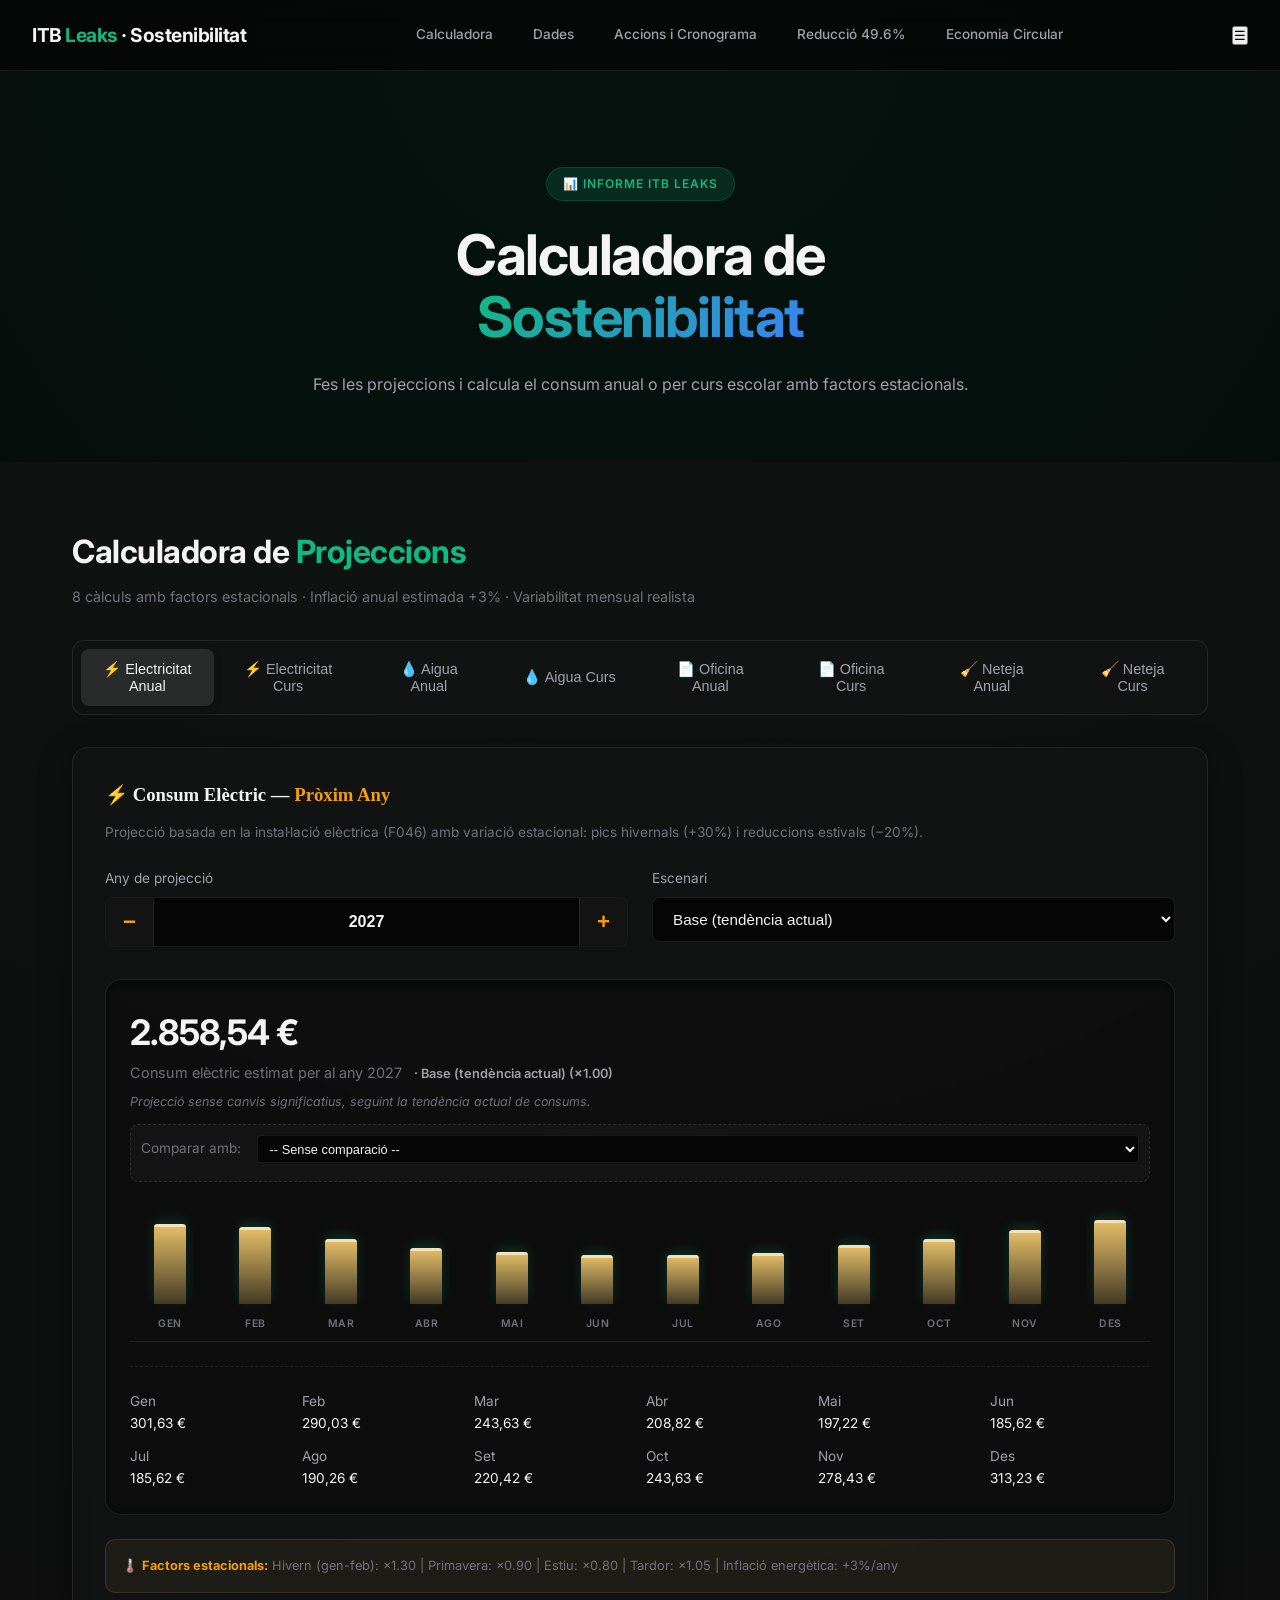
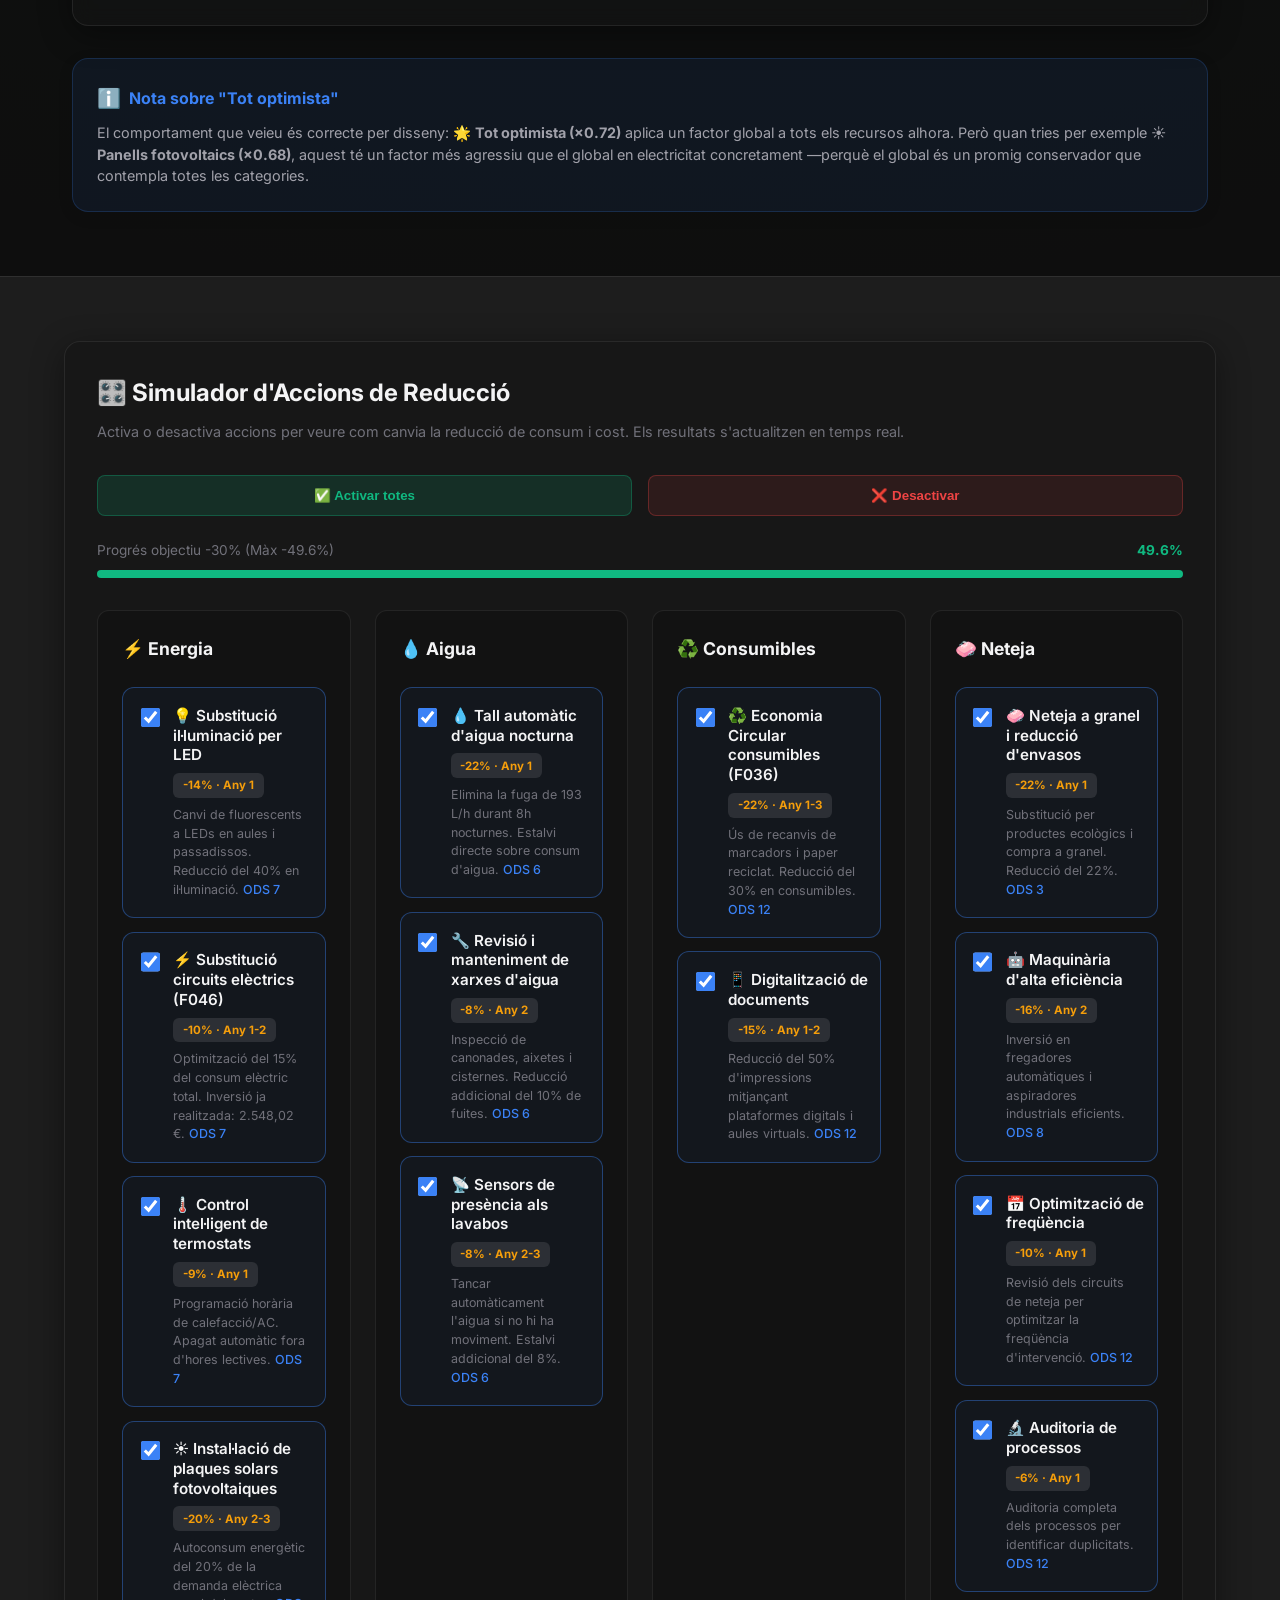
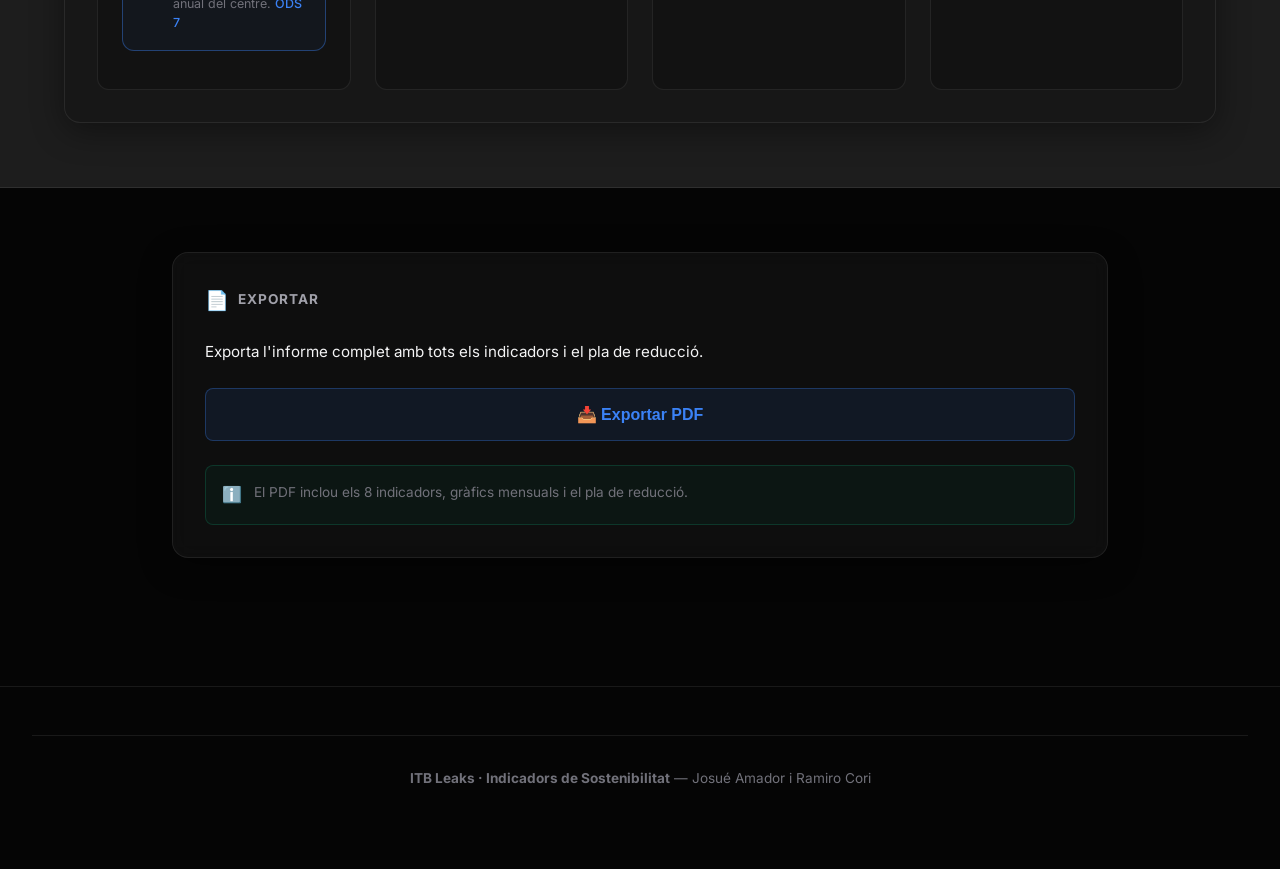
==== commit 0e06631c: "Millores 1.31 (Modificació de textos al index.html)" ====
--- a/html/index.html
+++ b/html/index.html
@@ -26,9 +26,9 @@
   </header>
 
   <section id="inici" class="hero">
-    <div class="hero-tag">📊 Informe F3</div>
+    <div class="hero-tag">📊 Informe ITB Leaks</div>
     <h1>Calculadora de<br><em>Sostenibilitat</em></h1>
-    <p>Fes les teves projeccions i calcula el consum anual o per curs escolar amb factors estacionals.</p>
+    <p>Fes les projeccions i calcula el consum anual o per curs escolar amb factors estacionals.</p>
   </section>
 
   <section id="calculadora" style="background:var(--c-surface);padding:4rem 2rem">
